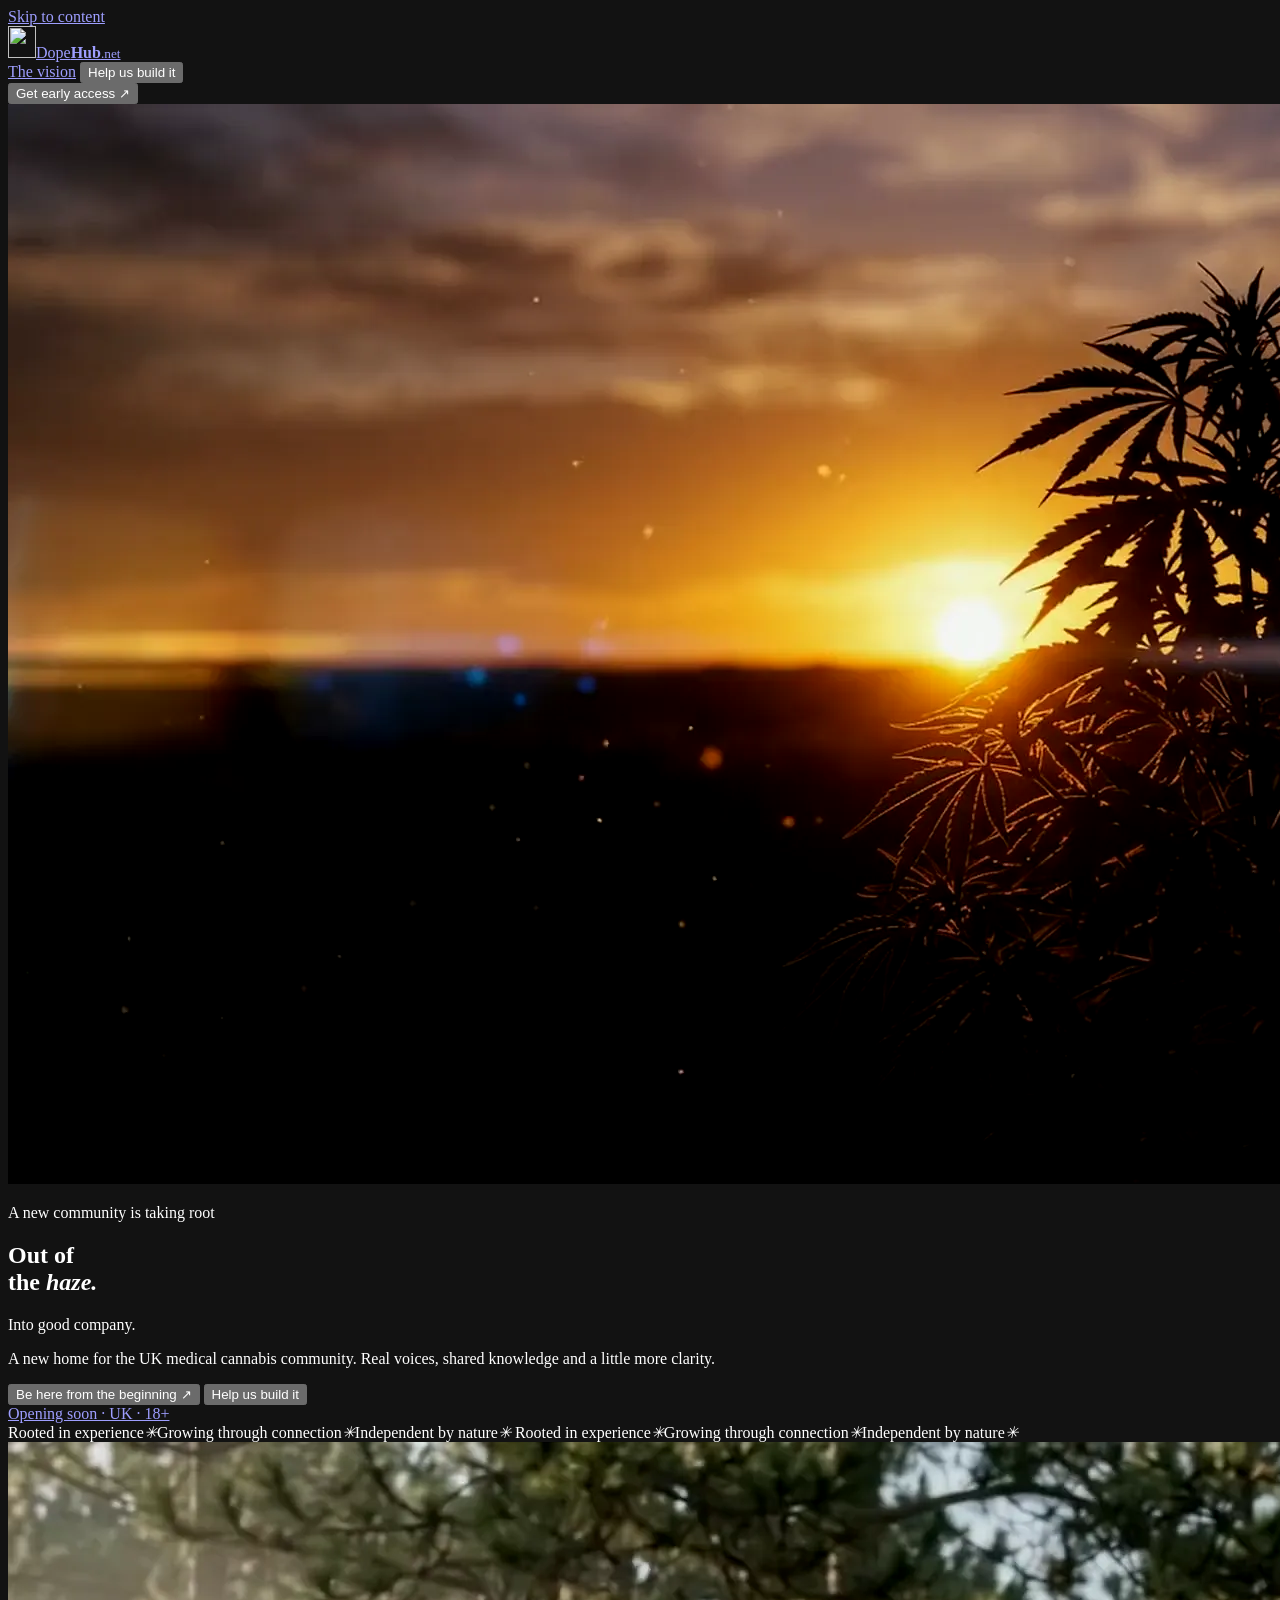
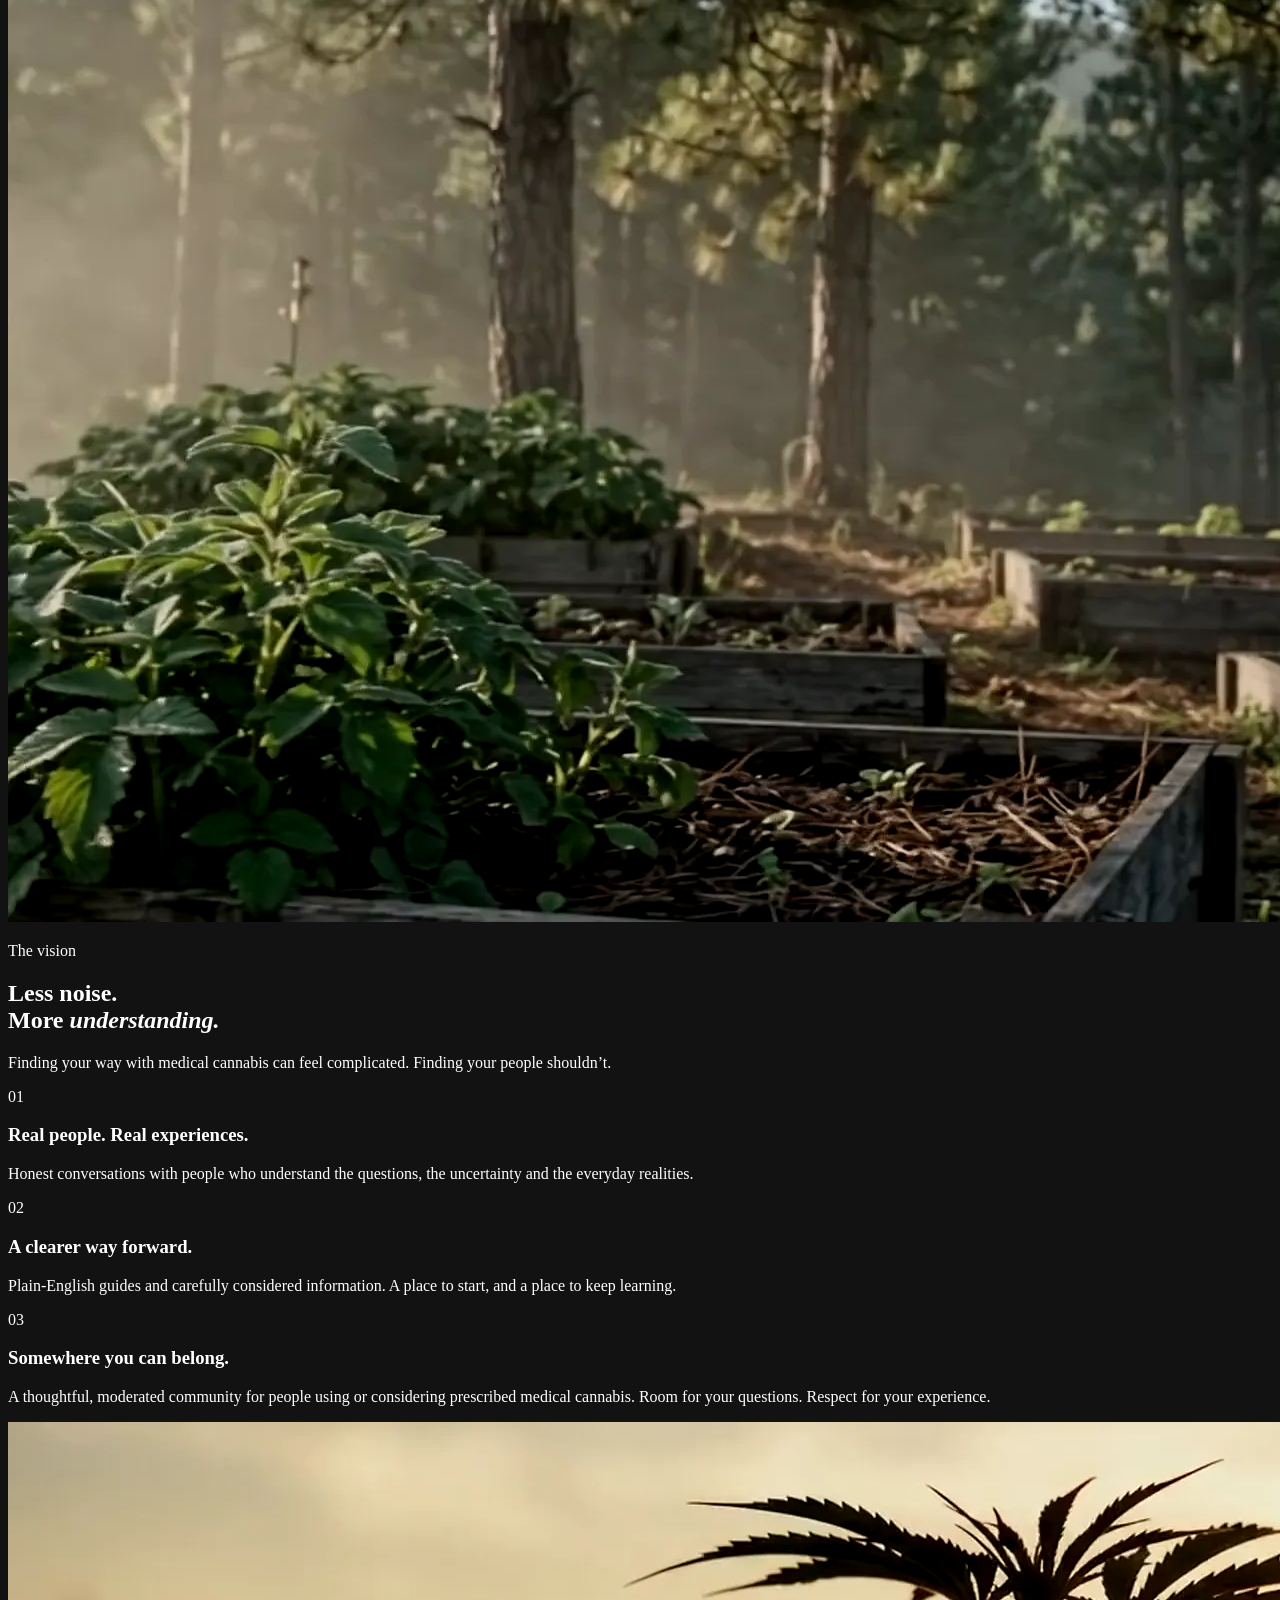
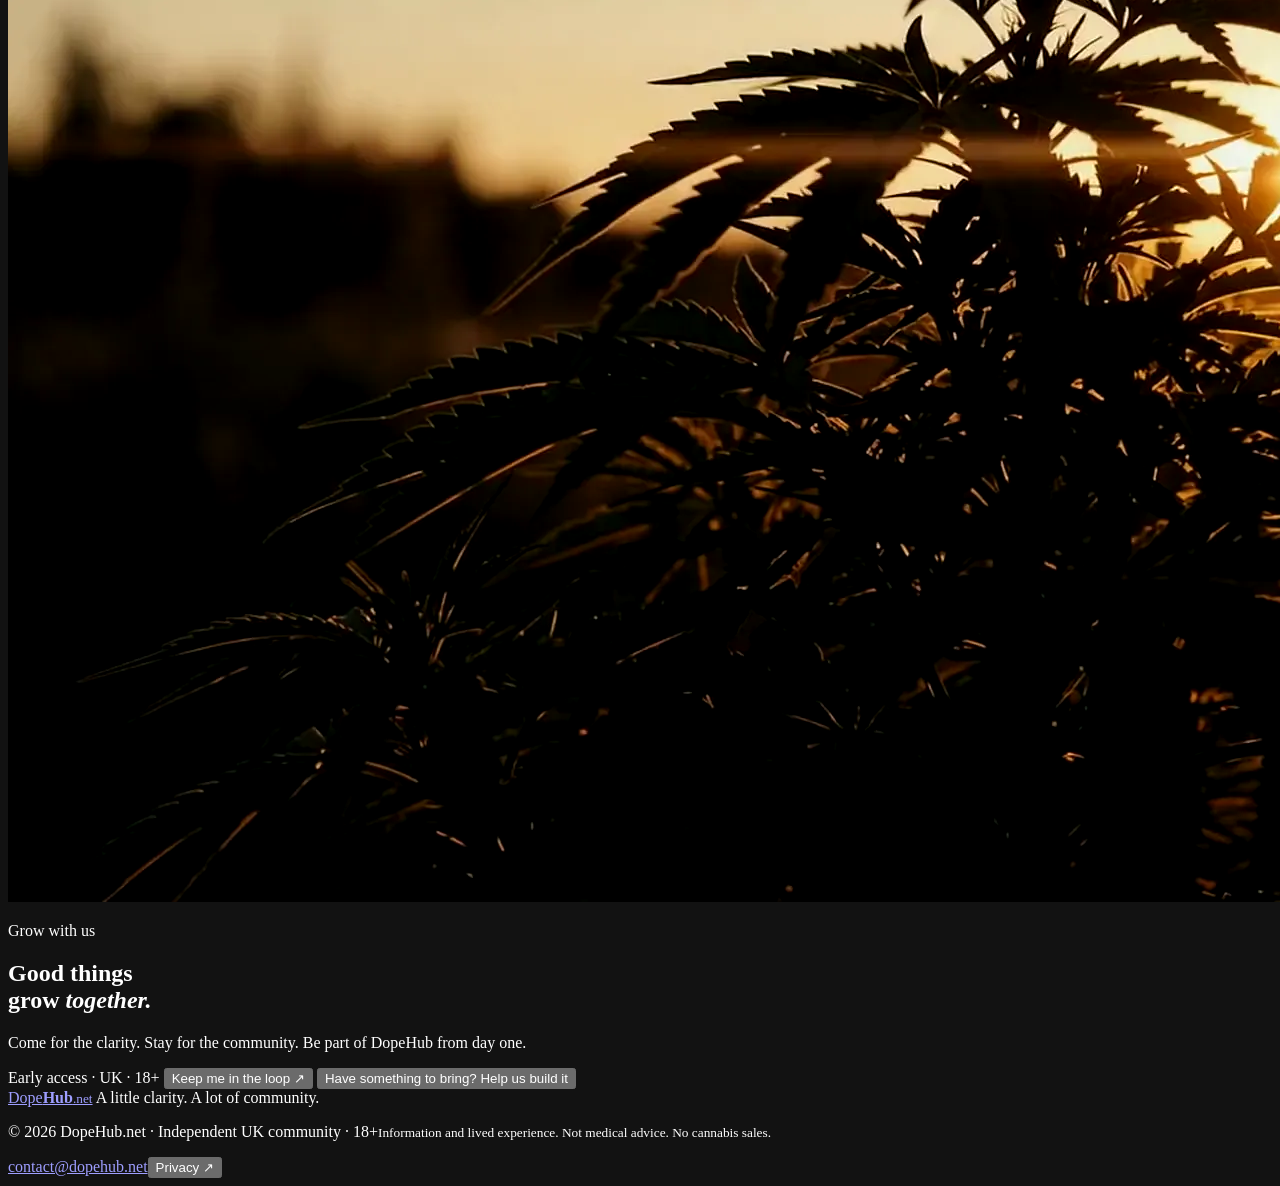
==== site/index.html @ 979439da "Add cinematic coming-soon page with background loops, reused sign-up and application backend Co-Auth" ====
<!doctype html>
<html lang="en-GB">
<head>
<meta charset="utf-8">
<meta name="viewport" content="width=device-width, initial-scale=1, viewport-fit=cover">
<title>DopeHub — Out of the haze. Into good company.</title>
<meta name="description" content="An independent UK community for people using or considering prescribed medical cannabis. Real experiences, plain-English guides and a moderated place to ask. Opening soon.">
<link rel="canonical" href="https://dopehub.net/">
<meta name="theme-color" content="#070d0a">
<meta name="color-scheme" content="dark">
<meta property="og:type" content="website">
<meta property="og:site_name" content="DopeHub">
<meta property="og:title" content="DopeHub — Out of the haze. Into good company.">
<meta property="og:description" content="An independent UK community for people using or considering prescribed medical cannabis. Opening soon.">
<meta property="og:url" content="https://dopehub.net/">
<meta property="og:image" content="https://dopehub.net/og.jpg">
<meta name="twitter:card" content="summary_large_image">
<link rel="icon" href="/favicon.svg" type="image/svg+xml">
<link rel="icon" href="/favicon.png" sizes="32x32" type="image/png">
<link rel="apple-touch-icon" href="/apple-touch-icon.png">
<link rel="preload" href="/fonts/Gambetta-Variable.woff2" as="font" type="font/woff2" crossorigin>
<link rel="preload" href="/fonts/Switzer-Variable.woff2" as="font" type="font/woff2" crossorigin>
<link rel="preload" as="image" href="/media/loops/hero-sunset-poster.webp" fetchpriority="high">
<link rel="stylesheet" href="/site.css">
<script src="/head.js"></script>
</head>
<body id="top">
<a class="skip" href="#main">Skip to content</a>
<div class="film-grain" aria-hidden="true"></div>

<header class="nav" id="nav">
  <a class="wordmark" href="#top" aria-label="DopeHub.net, home"><img src="/media/logo-mark.png" width="28" height="32" alt=""><span>Dope<b>Hub</b><small>.net</small></span></a>
  <nav class="nav-links" aria-label="Main navigation">
    <a href="#vision">The vision</a>
    <button type="button" data-contribute>Help us build it</button>
  </nav>
  <button class="btn primary small" type="button" data-signup>Get early access <span aria-hidden="true">↗</span></button>
</header>

<main id="main">
  <section class="hero" aria-labelledby="headline">
    <div class="bg bg-hero" aria-hidden="true">
      <video class="bg-video" muted loop playsinline preload="auto" tabindex="-1" disablepictureinpicture disableremoteplayback poster="/media/loops/hero-sunset-poster.webp" data-eager="1" data-webm="/media/loops/hero-sunset.webm" data-mp4="/media/loops/hero-sunset.mp4"></video>
    </div>
    <div class="scrim" aria-hidden="true"></div>
    <div class="hero-content">
      <p class="status eyebrow"><span class="dot" aria-hidden="true"></span>A new community is taking root</p>
      <h1 id="headline">Out of<br>the <em>haze.</em></h1>
      <p class="lead">Into good company.</p>
      <p class="sub">A new home for the UK medical cannabis community. Real voices, shared knowledge and a little more clarity.</p>
      <div class="hero-actions">
        <button class="btn primary" type="button" data-signup>Be here from the beginning <span aria-hidden="true">↗</span></button>
        <button class="btn ghost" type="button" data-contribute>Help us build it</button>
      </div>
    </div>
    <div class="hero-foot">
      <a class="scroll-cue" href="#vision"><i aria-hidden="true"></i><span>Opening soon · UK · 18+</span></a>
      <button class="motion-toggle" type="button" aria-pressed="false" data-motion-toggle hidden><span aria-hidden="true">Ⅱ</span><span data-label>Pause motion</span></button>
    </div>
  </section>

  <div class="strip" aria-label="Rooted in experience. Growing through connection. Independent by nature.">
    <div class="strip-track" aria-hidden="true">
      <span>Rooted in experience</span><i>✳</i><span>Growing through connection</span><i>✳</i><span>Independent by nature</span><i>✳</i>
      <span>Rooted in experience</span><i>✳</i><span>Growing through connection</span><i>✳</i><span>Independent by nature</span><i>✳</i>
    </div>
  </div>

  <section class="panel panel-community" id="vision" aria-labelledby="vision-title">
    <div class="bg bg-community" aria-hidden="true">
      <video class="bg-video" muted loop playsinline preload="none" tabindex="-1" disablepictureinpicture disableremoteplayback poster="/media/loops/community-forest-poster.webp" data-webm="/media/loops/community-forest.webm" data-mp4="/media/loops/community-forest.mp4"></video>
    </div>
    <div class="scrim" aria-hidden="true"></div>
    <div class="section-head reveal">
      <p class="eyebrow">The vision</p>
      <h2 id="vision-title">Less noise.<br>More <em>understanding.</em></h2>
      <p class="intro">Finding your way with medical cannabis can feel complicated. Finding your people shouldn’t.</p>
    </div>
    <div class="principles">
      <article class="principle reveal"><span class="n">01</span><h3>Real people. Real experiences.</h3><p>Honest conversations with people who understand the questions, the uncertainty and the everyday realities.</p></article>
      <article class="principle reveal"><span class="n">02</span><h3>A clearer way forward.</h3><p>Plain-English guides and carefully considered information. A place to start, and a place to keep learning.</p></article>
      <article class="principle reveal"><span class="n">03</span><h3>Somewhere you can belong.</h3><p>A thoughtful, moderated community for people using or considering prescribed medical cannabis. Room for your questions. Respect for your experience.</p></article>
    </div>
  </section>

  <section class="panel panel-join" id="join" aria-labelledby="join-title">
    <div class="bg bg-join" aria-hidden="true">
      <video class="bg-video" muted loop playsinline preload="none" tabindex="-1" disablepictureinpicture disableremoteplayback poster="/media/loops/join-golden-hour-poster.webp" data-webm="/media/loops/join-golden-hour.webm" data-mp4="/media/loops/join-golden-hour.mp4"></video>
    </div>
    <div class="scrim" aria-hidden="true"></div>
    <div class="join-copy reveal">
      <p class="eyebrow">Grow with us</p>
      <h2 id="join-title">Good things<br>grow <em>together.</em></h2>
      <p>Come for the clarity. Stay for the community. Be part of DopeHub from day one.</p>
      <div class="invite">
        <span class="badge"><i aria-hidden="true"></i>Early access · UK · 18+</span>
        <button class="btn primary" type="button" data-signup>Keep me in the loop <span aria-hidden="true">↗</span></button>
        <button class="text-link alt" type="button" data-contribute>Have something to bring? Help us build it</button>
      </div>
    </div>
  </section>
</main>

<footer class="footer">
  <div class="footer-main">
    <a class="wordmark" href="#top" aria-label="DopeHub.net, back to top"><span>Dope<b>Hub</b><small>.net</small></span></a>
    <span class="footer-message">A little clarity. A lot of community.</span>
  </div>
  <div class="footer-bottom">
    <p>© <span id="year">2026</span> DopeHub.net · Independent UK community · 18+<small>Information and lived experience. Not medical advice. No cannabis sales.</small></p>
    <div><a href="mailto:contact@dopehub.net">contact@dopehub.net</a><button class="link" type="button" data-privacy>Privacy ↗</button></div>
  </div>
</footer>

<dialog id="signup-dialog" class="dlg signup-dialog" aria-labelledby="signup-title"><div class="dlg-head"><div><p class="eyebrow">GROWING TOGETHER</p><h2 id="signup-title">Be here from the beginning.</h2></div><button class="dlg-close" type="button" aria-label="Close" data-close>×</button></div><div class="dlg-body">
   <div class="signup" id="signup">
    <form id="early-access" class="form" novalidate aria-describedby="signup-note">
     <fieldset class="preferences"><legend>Choose how you’d like to join us.</legend>
      <label class="preference"><input type="checkbox" name="newsletter" value="1"><span><b>Get the newsletter</b><small>Occasional updates & launch news</small></span></label>
      <label class="preference"><input type="checkbox" name="beta" value="1"><span><b>Request a beta invitation</b><small>Help test & shape the platform</small></span></label>
     </fieldset>
     <div class="row"><div class="field grow"><label for="sub-email">Your email address</label><input id="sub-email" name="email" type="email" inputmode="email" autocomplete="email" spellcheck="false" required placeholder="you@example.com" maxlength="254"></div><button class="btn primary" type="submit">Join us <span aria-hidden="true">↗</span></button></div>
     <label class="check"><input type="checkbox" name="consent" value="1"><span>I’m 18 or over and agree to emails for my selected preferences. <a href="#privacy" data-privacy>Privacy notice</a></span></label>
     <input class="hp" type="text" name="website" tabindex="-1" autocomplete="off" aria-hidden="true">
     <p class="msg" role="alert"></p>
     <p id="signup-note" class="form-note">Choose either or both. Confirm by email. Unsubscribe any time.<br>Beta invitations follow separately when access is ready.</p>
    </form>
    <div class="done" id="sub-done" tabindex="-1" role="status"><span class="success-mark" aria-hidden="true">✓</span><h2>Check your inbox.</h2><p>We’ll email a confirmation link for new or changed preferences. If you’ve already confirmed these choices, you’re all set.</p><p id="signup-confirm-detail">Confirm your selected preferences using the link in your email.</p></div>
   </div>

</div></dialog>
<dialog id="contribute" class="dlg contribute-dialog" aria-labelledby="contribute-title"><button class="dlg-close floating-close" type="button" aria-label="Close" data-close>×</button> <section class="join-section"  aria-labelledby="contribute-title">
  <div class="join-heading"><p class="eyebrow">GOOD PEOPLE. SHARED PURPOSE.</p><h2 id="contribute-title">There’s room for<br><em>what you bring.</em></h2><p>Help shape a more thoughtful cannabis community. We’re looking for volunteers with care, curiosity and a little time to give.</p><button class="join-action" type="button" data-role="">Find your place <span aria-hidden="true">↗</span></button><span class="volunteer-note">Volunteer roles · Flexible around your life</span></div>
  <div class="contributions" aria-label="Ways to contribute">
   <p class="contributions-label">A FEW WAYS TO MAKE A DIFFERENCE</p>
   <button type="button" data-role="moderator"><span class="role-index">01</span><span>Community & moderation<small>Make people feel welcome.</small></span><span aria-hidden="true">↗</span></button>
   <button type="button" data-role="" data-area="Writing & clinical review"><span class="role-index">02</span><span>Writing & clinical review<small>Bring clarity to the conversation.</small></span><span aria-hidden="true">↗</span></button>
   <button type="button" data-role="" data-area="Design & development"><span class="role-index">03</span><span>Design & development<small>Make useful things feel effortless.</small></span><span aria-hidden="true">↗</span></button>
   <p class="contributions-note">Something else to offer? <button type="button" data-role="other">We’d love to hear it.</button></p>
  </div>
 </section></dialog>
<dialog id="apply" class="dlg" aria-labelledby="apply-title">
  <div class="dlg-head"><h2 id="apply-title">Apply to join</h2><button class="dlg-close" type="button" aria-label="Close" data-close>×</button></div>
  <div class="dlg-body">
    <form id="apply-form" class="form" novalidate>
      <p class="intro">No CV needed. Tell us what you'd like to help with and how much time you have. These are volunteer roles. A member of the team will reply by email about your application.</p>
      <div class="grid2">
        <div class="field"><label for="ap-name">Name</label><input id="ap-name" name="name" type="text" autocomplete="name" required></div>
        <div class="field"><label for="ap-email">Email</label><input id="ap-email" name="email" type="email" inputmode="email" autocomplete="email" required></div>
        <div class="field">
          <label for="ap-role">Role</label>
          <select id="ap-role" name="role" required aria-describedby="role-hint">
            <option value="">Choose a role</option>
            <option value="developer" data-hint="Front-end, back-end, DevOps">Development</option>
            <option value="moderator" data-hint="Keeping it safe, kind and on topic">Community moderation</option>
            <option value="writer" data-hint="Guides, news, careful fact-checking">Writing &amp; editorial</option>
            <option value="clinical" data-hint="Pharmacists, nurses, doctors, researchers">Clinical review</option>
            <option value="creative" data-hint="Brand, campaigns, short-form video">Design, social &amp; video</option>
            <option value="legal" data-hint="Medicines advertising, Online Safety Act, UK GDPR">Legal &amp; compliance</option>
            <option value="other" data-hint="Something we haven't thought of">Tell us what you're good at</option>
          </select>
          <p class="hint" id="role-hint"></p>
        </div>
        <div class="field">
          <label for="ap-time">Time you could give</label>
          <select id="ap-time" name="availability" required>
            <option value="">Choose one</option>
            <option value="1-3">1 to 3 hours a week</option>
            <option value="3-8">3 to 8 hours a week</option>
            <option value="8+">More than 8 hours a week</option>
            <option value="unsure">Not sure yet</option>
          </select>
        </div>
      </div>
      <div class="field"><label for="ap-link">Portfolio, GitHub or LinkedIn (optional)</label><input id="ap-link" name="link" type="url" inputmode="url" autocomplete="url" placeholder="https://"></div>
      <div class="field">
        <label for="ap-msg">Relevant experience and how you’d like to help</label>
        <textarea id="ap-msg" name="message" rows="5" maxlength="1500" required></textarea>
        <p class="hint counter" data-count-for="ap-msg" aria-live="polite"></p>
      </div>
      <label class="check">
        <input type="checkbox" name="consent" value="1">
        <span>I'm 18 or over and agree to DopeHub keeping these details to review my application. <a href="#privacy" data-privacy>Privacy notice</a></span>
      </label>
      <input class="hp" type="text" name="website" tabindex="-1" autocomplete="off" aria-hidden="true">
      <p class="msg" role="alert" aria-live="assertive"></p>
      <div class="actions"><button class="btn primary" type="submit">Send application</button><button class="btn ghost" type="button" data-close>Cancel</button></div>
    </form>
    <div class="done" id="apply-done" tabindex="-1" role="status" aria-live="polite">
      <p class="done-title">Thanks, <span data-first-name>there</span>. We'll be in touch by email.</p>
      <div class="actions"><button class="btn primary" type="button" data-close>Close</button></div>
    </div>
  </div>
</dialog>

<!-- ============ DIALOG: Privacy (text copied word for word from the current page) ============ -->
<dialog id="privacy" class="dlg" aria-labelledby="privacy-title">
  <div class="dlg-head"><h2 id="privacy-title">Privacy notice</h2><button class="dlg-close" type="button" aria-label="Close" data-close>×</button></div>
  <div class="dlg-body prose">
    <p>This notice covers sign-ups for updates and early access, and team applications, on this page. Last updated 1 October 2026.</p>
    <h3>Who we are</h3><p>DopeHub.net, based in the United Kingdom. Contact us at <a href="mailto:contact@dopehub.net">contact@dopehub.net</a>.</p>
    <h3>What we collect</h3>
    <ul><li><b>Updates and early access:</b> your email address, separate newsletter and beta preferences, and the dates you requested and confirmed them. Existing optional survey answers are retained.</li><li><b>Team applications:</b> your name, email, chosen role, availability, optional link and your message.</li></ul>
    <p><b>Visitor statistics:</b> we count page visits without cookies. We record the page, the website you came from, and your screen size group (mobile, tablet or desktop). To count unique visitors, we use a scrambled code made from your IP address and browser that changes every day and is never stored. We never store your IP address. If your browser sends a "Do Not Track" or "Global Privacy Control" signal, we don't count you at all.</p>
    <p>We don't use tracking cookies or advertising pixels.</p>
    <h3>Why and on what basis</h3><p>We use your details for the preferences you confirm: occasional newsletters and launch news, beta access messages, or reviewing and replying to your team application. Requesting beta access does not subscribe you to the newsletter. Our lawful basis is your consent, which you can withdraw at any time.</p>
    <h3>Where it's kept and who sees it</h3><p>On our own server in the UK. Automated emails are sent through Oracle Email Delivery; human correspondence uses our email host. We don't sell your data or share it with marketing companies.</p>
    <h3>How long we keep it</h3><p>Your email until you withdraw the relevant preferences or ask us to delete it. Newsletters have an unsubscribe link; beta messages have a separate cancellation link. Older unsubscribe links still remove the original combined signup. Applications for up to 12 months, unless you join the team.</p>
    <h3>Your rights</h3><p>You can ask to see, correct or delete your data, or withdraw consent, by emailing <a href="mailto:contact@dopehub.net">contact@dopehub.net</a>. If you're unhappy with how we handle your data, you can complain to the Information Commissioner's Office at <a href="https://ico.org.uk" rel="noopener" target="_blank">ico.org.uk</a>.</p>
  </div>
</dialog>

<!-- ============ DIALOG: Unsubscribe (from email links) ============ -->
<dialog id="unsub" class="dlg" aria-labelledby="unsub-title">
  <div class="dlg-head"><h2 id="unsub-title">Stop these emails?</h2><button class="dlg-close" type="button" aria-label="Close" data-close>×</button></div>
  <div class="dlg-body">
    <p>This link stops the messages it relates to. A newsletter unsubscribe keeps your beta request; a beta cancellation keeps your newsletter preference. Older combined-signup links remove both. You can also contact us to delete your details.</p>
    <p class="msg" role="status" aria-live="polite"></p>
    <div class="actions"><button class="btn primary" type="button" data-unsub-yes>Unsubscribe</button><button class="btn ghost" type="button" data-close>Keep my preferences</button></div>
  </div>
</dialog>

<div class="banner" id="banner" role="status" aria-live="polite" hidden><b></b><span></span><button type="button" aria-label="Dismiss">×</button></div>
<div class="toast" role="status" aria-live="polite"></div>


<script src="/site.js" defer></script><script src="/app.js" defer></script>
</body>
</html>
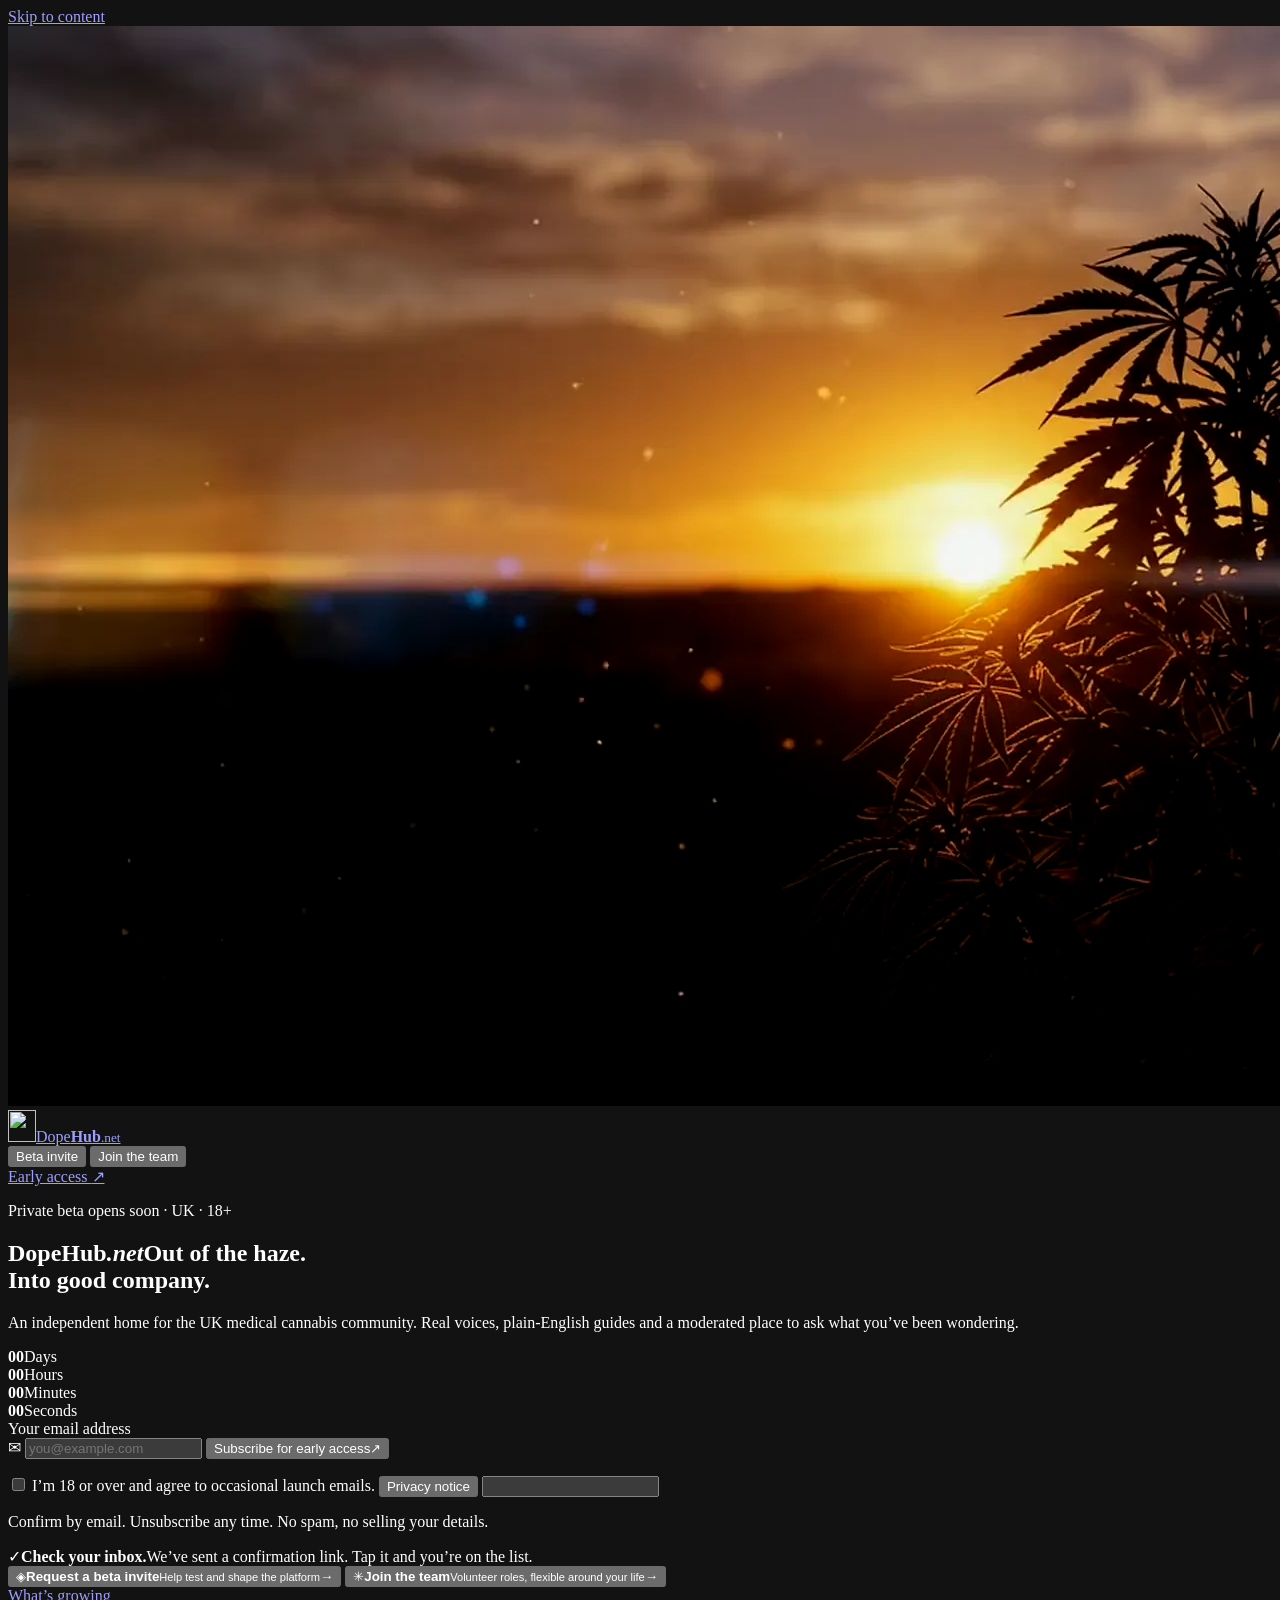
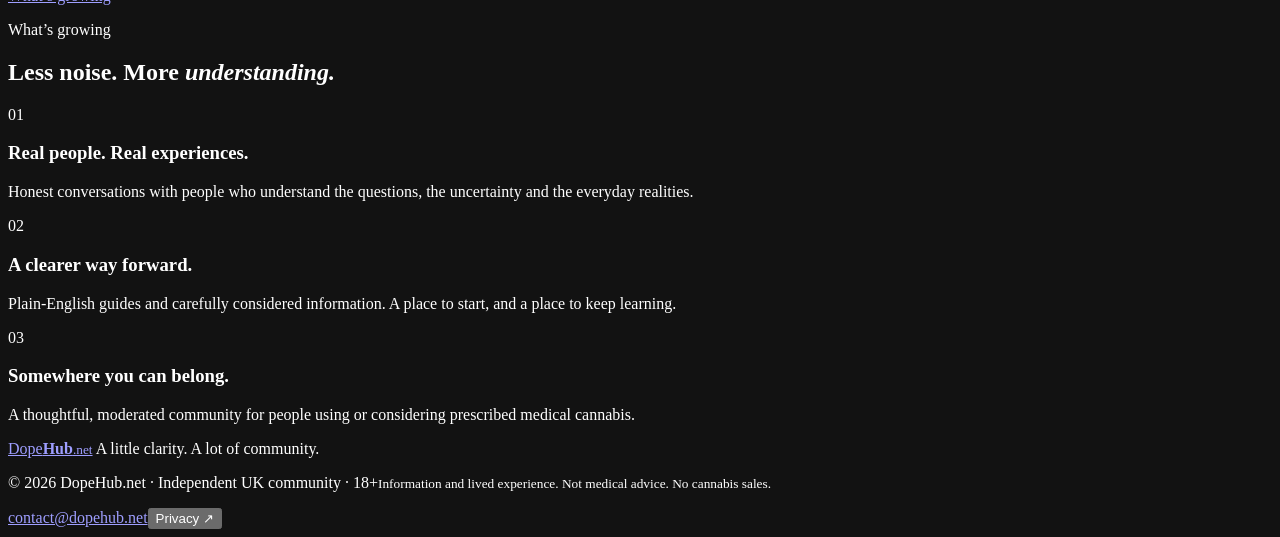
==== commit c8ae6c1d: "Rebuild landing page: full-screen sunset loop, countdown, hero subscribe bar, beta and team dialogs " ====
--- a/site/index.html
+++ b/site/index.html
@@ -3,15 +3,15 @@
 <head>
 <meta charset="utf-8">
 <meta name="viewport" content="width=device-width, initial-scale=1, viewport-fit=cover">
-<title>DopeHub — Out of the haze. Into good company.</title>
-<meta name="description" content="An independent UK community for people using or considering prescribed medical cannabis. Real experiences, plain-English guides and a moderated place to ask. Opening soon.">
+<title>DopeHub.net — Coming soon. Out of the haze, into good company.</title>
+<meta name="description" content="DopeHub.net is an independent UK community for people using or considering prescribed medical cannabis. Subscribe for early access, request a beta invite or join the team.">
 <link rel="canonical" href="https://dopehub.net/">
-<meta name="theme-color" content="#070d0a">
+<meta name="theme-color" content="#0a0906">
 <meta name="color-scheme" content="dark">
 <meta property="og:type" content="website">
 <meta property="og:site_name" content="DopeHub">
-<meta property="og:title" content="DopeHub — Out of the haze. Into good company.">
-<meta property="og:description" content="An independent UK community for people using or considering prescribed medical cannabis. Opening soon.">
+<meta property="og:title" content="DopeHub.net — Coming soon">
+<meta property="og:description" content="An independent UK community for people using or considering prescribed medical cannabis. Early access opens soon.">
 <meta property="og:url" content="https://dopehub.net/">
 <meta property="og:image" content="https://dopehub.net/og.jpg">
 <meta name="twitter:card" content="summary_large_image">
@@ -28,75 +28,78 @@
 <a class="skip" href="#main">Skip to content</a>
 <div class="film-grain" aria-hidden="true"></div>
 
+<!-- Layer 1: background loop. Phones, reduced-motion and data-saver visitors see the poster only. -->
+<div class="bg" aria-hidden="true">
+  <video class="bg-video" muted loop playsinline preload="auto" tabindex="-1" disablepictureinpicture disableremoteplayback poster="/media/loops/hero-sunset-poster.webp" data-eager="1" data-webm="/media/loops/hero-sunset.webm" data-mp4="/media/loops/hero-sunset.mp4"></video>
+  <!-- Layer 2: amber warmth, vignette and a slow lens flare sitting on the sun -->
+  <div class="scrim"></div>
+  <div class="vignette"></div>
+  <div class="flare"></div>
+</div>
+
 <header class="nav" id="nav">
   <a class="wordmark" href="#top" aria-label="DopeHub.net, home"><img src="/media/logo-mark.png" width="28" height="32" alt=""><span>Dope<b>Hub</b><small>.net</small></span></a>
   <nav class="nav-links" aria-label="Main navigation">
-    <a href="#vision">The vision</a>
-    <button type="button" data-contribute>Help us build it</button>
+    <button type="button" class="nav-link" data-beta>Beta invite</button>
+    <button type="button" class="nav-link" data-contribute>Join the team</button>
   </nav>
-  <button class="btn primary small" type="button" data-signup>Get early access <span aria-hidden="true">↗</span></button>
+  <a class="btn primary small" href="#subscribe">Early access <span aria-hidden="true">↗</span></a>
 </header>
 
 <main id="main">
   <section class="hero" aria-labelledby="headline">
-    <div class="bg bg-hero" aria-hidden="true">
-      <video class="bg-video" muted loop playsinline preload="auto" tabindex="-1" disablepictureinpicture disableremoteplayback poster="/media/loops/hero-sunset-poster.webp" data-eager="1" data-webm="/media/loops/hero-sunset.webm" data-mp4="/media/loops/hero-sunset.mp4"></video>
-    </div>
-    <div class="scrim" aria-hidden="true"></div>
     <div class="hero-content">
-      <p class="status eyebrow"><span class="dot" aria-hidden="true"></span>A new community is taking root</p>
-      <h1 id="headline">Out of<br>the <em>haze.</em></h1>
-      <p class="lead">Into good company.</p>
-      <p class="sub">A new home for the UK medical cannabis community. Real voices, shared knowledge and a little more clarity.</p>
-      <div class="hero-actions">
-        <button class="btn primary" type="button" data-signup>Be here from the beginning <span aria-hidden="true">↗</span></button>
-        <button class="btn ghost" type="button" data-contribute>Help us build it</button>
-      </div>
-    </div>
+      <p class="status"><span class="dot" aria-hidden="true"></span>Private beta opens soon · UK · 18+</p>
+      <h1 id="headline"><span class="brand">DopeHub<em>.net</em></span><span class="tagline">Out of the haze.<br>Into good company.</span></h1>
+      <p class="sub">An independent home for the UK medical cannabis community. Real voices, plain-English guides and a moderated place to ask what you’ve been wondering.</p>
+
+      <!-- Live countdown. Change data-launch to the real launch moment (ISO 8601, UTC). -->
+      <div class="countdown" data-launch="2026-12-01T09:00:00Z" role="timer" aria-label="Time until launch">
+        <div class="tile"><b data-days>00</b><span>Days</span></div>
+        <div class="tile"><b data-hours>00</b><span>Hours</span></div>
+        <div class="tile"><b data-mins>00</b><span>Minutes</span></div>
+        <div class="tile"><b data-secs>00</b><span>Seconds</span></div>
+      </div>
+
+      <!-- Primary action: newsletter subscription straight from the hero -->
+      <form id="subscribe" class="subscribe glass" novalidate aria-describedby="subscribe-note">
+        <label class="sr-only" for="hero-email">Your email address</label>
+        <div class="bar" data-state="idle">
+          <span class="bar-icon" aria-hidden="true">✉</span>
+          <input id="hero-email" name="email" type="email" inputmode="email" autocomplete="email" spellcheck="false" placeholder="you@example.com" maxlength="254" required>
+          <button class="btn primary" type="submit"><span>Subscribe for early access</span><span class="button-arrow" aria-hidden="true">↗</span></button>
+        </div>
+        <p class="validation" aria-live="polite"></p>
+        <label class="check">
+          <input type="checkbox" name="consent" value="1">
+          <span>I’m 18 or over and agree to occasional launch emails. <button type="button" class="link" data-privacy>Privacy notice</button></span>
+        </label>
+        <input class="hp" type="text" name="website" tabindex="-1" autocomplete="off" aria-hidden="true">
+        <p id="subscribe-note" class="note">Confirm by email. Unsubscribe any time. No spam, no selling your details.</p>
+        <div class="done" id="hero-done" tabindex="-1" role="status"><span class="success-mark" aria-hidden="true">✓</span><b>Check your inbox.</b><span>We’ve sent a confirmation link. Tap it and you’re on the list.</span></div>
+      </form>
+
+      <div class="secondary">
+        <button type="button" class="chip" data-beta><span class="chip-icon" aria-hidden="true">◈</span><span><b>Request a beta invite</b><small>Help test and shape the platform</small></span><span class="chip-arrow" aria-hidden="true">→</span></button>
+        <button type="button" class="chip" data-contribute><span class="chip-icon" aria-hidden="true">✳</span><span><b>Join the team</b><small>Volunteer roles, flexible around your life</small></span><span class="chip-arrow" aria-hidden="true">→</span></button>
+      </div>
+    </div>
+
     <div class="hero-foot">
-      <a class="scroll-cue" href="#vision"><i aria-hidden="true"></i><span>Opening soon · UK · 18+</span></a>
+      <a class="scroll-cue" href="#about"><i aria-hidden="true"></i><span>What’s growing</span></a>
       <button class="motion-toggle" type="button" aria-pressed="false" data-motion-toggle hidden><span aria-hidden="true">Ⅱ</span><span data-label>Pause motion</span></button>
     </div>
   </section>
 
-  <div class="strip" aria-label="Rooted in experience. Growing through connection. Independent by nature.">
-    <div class="strip-track" aria-hidden="true">
-      <span>Rooted in experience</span><i>✳</i><span>Growing through connection</span><i>✳</i><span>Independent by nature</span><i>✳</i>
-      <span>Rooted in experience</span><i>✳</i><span>Growing through connection</span><i>✳</i><span>Independent by nature</span><i>✳</i>
-    </div>
-  </div>
-
-  <section class="panel panel-community" id="vision" aria-labelledby="vision-title">
-    <div class="bg bg-community" aria-hidden="true">
-      <video class="bg-video" muted loop playsinline preload="none" tabindex="-1" disablepictureinpicture disableremoteplayback poster="/media/loops/community-forest-poster.webp" data-webm="/media/loops/community-forest.webm" data-mp4="/media/loops/community-forest.mp4"></video>
-    </div>
-    <div class="scrim" aria-hidden="true"></div>
-    <div class="section-head reveal">
-      <p class="eyebrow">The vision</p>
-      <h2 id="vision-title">Less noise.<br>More <em>understanding.</em></h2>
-      <p class="intro">Finding your way with medical cannabis can feel complicated. Finding your people shouldn’t.</p>
-    </div>
-    <div class="principles">
-      <article class="principle reveal"><span class="n">01</span><h3>Real people. Real experiences.</h3><p>Honest conversations with people who understand the questions, the uncertainty and the everyday realities.</p></article>
-      <article class="principle reveal"><span class="n">02</span><h3>A clearer way forward.</h3><p>Plain-English guides and carefully considered information. A place to start, and a place to keep learning.</p></article>
-      <article class="principle reveal"><span class="n">03</span><h3>Somewhere you can belong.</h3><p>A thoughtful, moderated community for people using or considering prescribed medical cannabis. Room for your questions. Respect for your experience.</p></article>
-    </div>
-  </section>
-
-  <section class="panel panel-join" id="join" aria-labelledby="join-title">
-    <div class="bg bg-join" aria-hidden="true">
-      <video class="bg-video" muted loop playsinline preload="none" tabindex="-1" disablepictureinpicture disableremoteplayback poster="/media/loops/join-golden-hour-poster.webp" data-webm="/media/loops/join-golden-hour.webm" data-mp4="/media/loops/join-golden-hour.mp4"></video>
-    </div>
-    <div class="scrim" aria-hidden="true"></div>
-    <div class="join-copy reveal">
-      <p class="eyebrow">Grow with us</p>
-      <h2 id="join-title">Good things<br>grow <em>together.</em></h2>
-      <p>Come for the clarity. Stay for the community. Be part of DopeHub from day one.</p>
-      <div class="invite">
-        <span class="badge"><i aria-hidden="true"></i>Early access · UK · 18+</span>
-        <button class="btn primary" type="button" data-signup>Keep me in the loop <span aria-hidden="true">↗</span></button>
-        <button class="text-link alt" type="button" data-contribute>Have something to bring? Help us build it</button>
-      </div>
+  <section class="about" id="about" aria-labelledby="about-title">
+    <div class="about-head reveal">
+      <p class="eyebrow">What’s growing</p>
+      <h2 id="about-title">Less noise. More <em>understanding.</em></h2>
+    </div>
+    <div class="features">
+      <article class="glass card reveal"><span class="card-mark" aria-hidden="true">01</span><h3>Real people. Real experiences.</h3><p>Honest conversations with people who understand the questions, the uncertainty and the everyday realities.</p></article>
+      <article class="glass card reveal"><span class="card-mark" aria-hidden="true">02</span><h3>A clearer way forward.</h3><p>Plain-English guides and carefully considered information. A place to start, and a place to keep learning.</p></article>
+      <article class="glass card reveal"><span class="card-mark" aria-hidden="true">03</span><h3>Somewhere you can belong.</h3><p>A thoughtful, moderated community for people using or considering prescribed medical cannabis.</p></article>
     </div>
   </section>
 </main>
@@ -112,33 +115,38 @@
   </div>
 </footer>
 
-<dialog id="signup-dialog" class="dlg signup-dialog" aria-labelledby="signup-title"><div class="dlg-head"><div><p class="eyebrow">GROWING TOGETHER</p><h2 id="signup-title">Be here from the beginning.</h2></div><button class="dlg-close" type="button" aria-label="Close" data-close>×</button></div><div class="dlg-body">
+<!-- ============ DIALOG: Beta invite (the full preferences form; beta is pre-selected) ============ -->
+<dialog id="signup-dialog" class="dlg signup-dialog" aria-labelledby="signup-title"><div class="dlg-head"><div><p class="eyebrow">Private beta</p><h2 id="signup-title">Request a beta invite.</h2></div><button class="dlg-close" type="button" aria-label="Close" data-close>×</button></div><div class="dlg-body">
    <div class="signup" id="signup">
     <form id="early-access" class="form" novalidate aria-describedby="signup-note">
-     <fieldset class="preferences"><legend>Choose how you’d like to join us.</legend>
-      <label class="preference"><input type="checkbox" name="newsletter" value="1"><span><b>Get the newsletter</b><small>Occasional updates & launch news</small></span></label>
-      <label class="preference"><input type="checkbox" name="beta" value="1"><span><b>Request a beta invitation</b><small>Help test & shape the platform</small></span></label>
+     <p class="intro">Beta places are limited and invitations go out in waves. Choose what you’d like to hear about.</p>
+     <fieldset class="preferences"><legend class="sr-only">Choose how you’d like to join us.</legend>
+      <label class="preference"><input type="checkbox" name="beta" value="1"><span><b>Request a beta invitation</b><small>Help test &amp; shape the platform</small></span></label>
+      <label class="preference"><input type="checkbox" name="newsletter" value="1"><span><b>Get the newsletter</b><small>Occasional updates &amp; launch news</small></span></label>
      </fieldset>
-     <div class="row"><div class="field grow"><label for="sub-email">Your email address</label><input id="sub-email" name="email" type="email" inputmode="email" autocomplete="email" spellcheck="false" required placeholder="you@example.com" maxlength="254"></div><button class="btn primary" type="submit">Join us <span aria-hidden="true">↗</span></button></div>
-     <label class="check"><input type="checkbox" name="consent" value="1"><span>I’m 18 or over and agree to emails for my selected preferences. <a href="#privacy" data-privacy>Privacy notice</a></span></label>
+     <div class="row"><div class="field grow"><label for="sub-email">Your email address</label><input id="sub-email" name="email" type="email" inputmode="email" autocomplete="email" spellcheck="false" required placeholder="you@example.com" maxlength="254"></div><button class="btn primary" type="submit">Send request <span aria-hidden="true">↗</span></button></div>
+     <label class="check"><input type="checkbox" name="consent" value="1"><span>I’m 18 or over and agree to emails for my selected preferences. <button type="button" class="link" data-privacy>Privacy notice</button></span></label>
      <input class="hp" type="text" name="website" tabindex="-1" autocomplete="off" aria-hidden="true">
      <p class="msg" role="alert"></p>
-     <p id="signup-note" class="form-note">Choose either or both. Confirm by email. Unsubscribe any time.<br>Beta invitations follow separately when access is ready.</p>
+     <p id="signup-note" class="note">Confirm by email. Unsubscribe any time. Beta invitations follow separately when access is ready.</p>
     </form>
     <div class="done" id="sub-done" tabindex="-1" role="status"><span class="success-mark" aria-hidden="true">✓</span><h2>Check your inbox.</h2><p>We’ll email a confirmation link for new or changed preferences. If you’ve already confirmed these choices, you’re all set.</p><p id="signup-confirm-detail">Confirm your selected preferences using the link in your email.</p></div>
    </div>
-
 </div></dialog>
-<dialog id="contribute" class="dlg contribute-dialog" aria-labelledby="contribute-title"><button class="dlg-close floating-close" type="button" aria-label="Close" data-close>×</button> <section class="join-section"  aria-labelledby="contribute-title">
-  <div class="join-heading"><p class="eyebrow">GOOD PEOPLE. SHARED PURPOSE.</p><h2 id="contribute-title">There’s room for<br><em>what you bring.</em></h2><p>Help shape a more thoughtful cannabis community. We’re looking for volunteers with care, curiosity and a little time to give.</p><button class="join-action" type="button" data-role="">Find your place <span aria-hidden="true">↗</span></button><span class="volunteer-note">Volunteer roles · Flexible around your life</span></div>
+
+<!-- ============ DIALOG: Join the team (ways to contribute) ============ -->
+<dialog id="contribute" class="dlg contribute-dialog" aria-labelledby="contribute-title"><button class="dlg-close floating-close" type="button" aria-label="Close" data-close>×</button> <section class="join-section" aria-labelledby="contribute-title">
+  <div class="join-heading"><p class="eyebrow">Good people. Shared purpose.</p><h2 id="contribute-title">There’s room for<br><em>what you bring.</em></h2><p>Help shape a more thoughtful cannabis community. We’re looking for volunteers with care, curiosity and a little time to give.</p><button class="btn primary" type="button" data-role="">Find your place <span aria-hidden="true">↗</span></button><span class="volunteer-note">Volunteer roles · Flexible around your life</span></div>
   <div class="contributions" aria-label="Ways to contribute">
-   <p class="contributions-label">A FEW WAYS TO MAKE A DIFFERENCE</p>
-   <button type="button" data-role="moderator"><span class="role-index">01</span><span>Community & moderation<small>Make people feel welcome.</small></span><span aria-hidden="true">↗</span></button>
-   <button type="button" data-role="" data-area="Writing & clinical review"><span class="role-index">02</span><span>Writing & clinical review<small>Bring clarity to the conversation.</small></span><span aria-hidden="true">↗</span></button>
-   <button type="button" data-role="" data-area="Design & development"><span class="role-index">03</span><span>Design & development<small>Make useful things feel effortless.</small></span><span aria-hidden="true">↗</span></button>
+   <p class="contributions-label">A few ways to make a difference</p>
+   <button type="button" data-role="moderator"><span class="role-index">01</span><span>Community &amp; moderation<small>Make people feel welcome.</small></span><span aria-hidden="true">↗</span></button>
+   <button type="button" data-role="" data-area="Writing &amp; clinical review"><span class="role-index">02</span><span>Writing &amp; clinical review<small>Bring clarity to the conversation.</small></span><span aria-hidden="true">↗</span></button>
+   <button type="button" data-role="" data-area="Design &amp; development"><span class="role-index">03</span><span>Design &amp; development<small>Make useful things feel effortless.</small></span><span aria-hidden="true">↗</span></button>
    <p class="contributions-note">Something else to offer? <button type="button" data-role="other">We’d love to hear it.</button></p>
   </div>
  </section></dialog>
+
+<!-- ============ DIALOG: Application form ============ -->
 <dialog id="apply" class="dlg" aria-labelledby="apply-title">
   <div class="dlg-head"><h2 id="apply-title">Apply to join</h2><button class="dlg-close" type="button" aria-label="Close" data-close>×</button></div>
   <div class="dlg-body">
@@ -180,20 +188,21 @@
       </div>
       <label class="check">
         <input type="checkbox" name="consent" value="1">
-        <span>I'm 18 or over and agree to DopeHub keeping these details to review my application. <a href="#privacy" data-privacy>Privacy notice</a></span>
+        <span>I'm 18 or over and agree to DopeHub keeping these details to review my application. <button type="button" class="link" data-privacy>Privacy notice</button></span>
       </label>
       <input class="hp" type="text" name="website" tabindex="-1" autocomplete="off" aria-hidden="true">
       <p class="msg" role="alert" aria-live="assertive"></p>
       <div class="actions"><button class="btn primary" type="submit">Send application</button><button class="btn ghost" type="button" data-close>Cancel</button></div>
     </form>
     <div class="done" id="apply-done" tabindex="-1" role="status" aria-live="polite">
+      <span class="success-mark" aria-hidden="true">✓</span>
       <p class="done-title">Thanks, <span data-first-name>there</span>. We'll be in touch by email.</p>
       <div class="actions"><button class="btn primary" type="button" data-close>Close</button></div>
     </div>
   </div>
 </dialog>
 
-<!-- ============ DIALOG: Privacy (text copied word for word from the current page) ============ -->
+<!-- ============ DIALOG: Privacy ============ -->
 <dialog id="privacy" class="dlg" aria-labelledby="privacy-title">
   <div class="dlg-head"><h2 id="privacy-title">Privacy notice</h2><button class="dlg-close" type="button" aria-label="Close" data-close>×</button></div>
   <div class="dlg-body prose">
@@ -223,7 +232,6 @@
 <div class="banner" id="banner" role="status" aria-live="polite" hidden><b></b><span></span><button type="button" aria-label="Dismiss">×</button></div>
 <div class="toast" role="status" aria-live="polite"></div>
 
-
 <script src="/site.js" defer></script><script src="/app.js" defer></script>
 </body>
 </html>
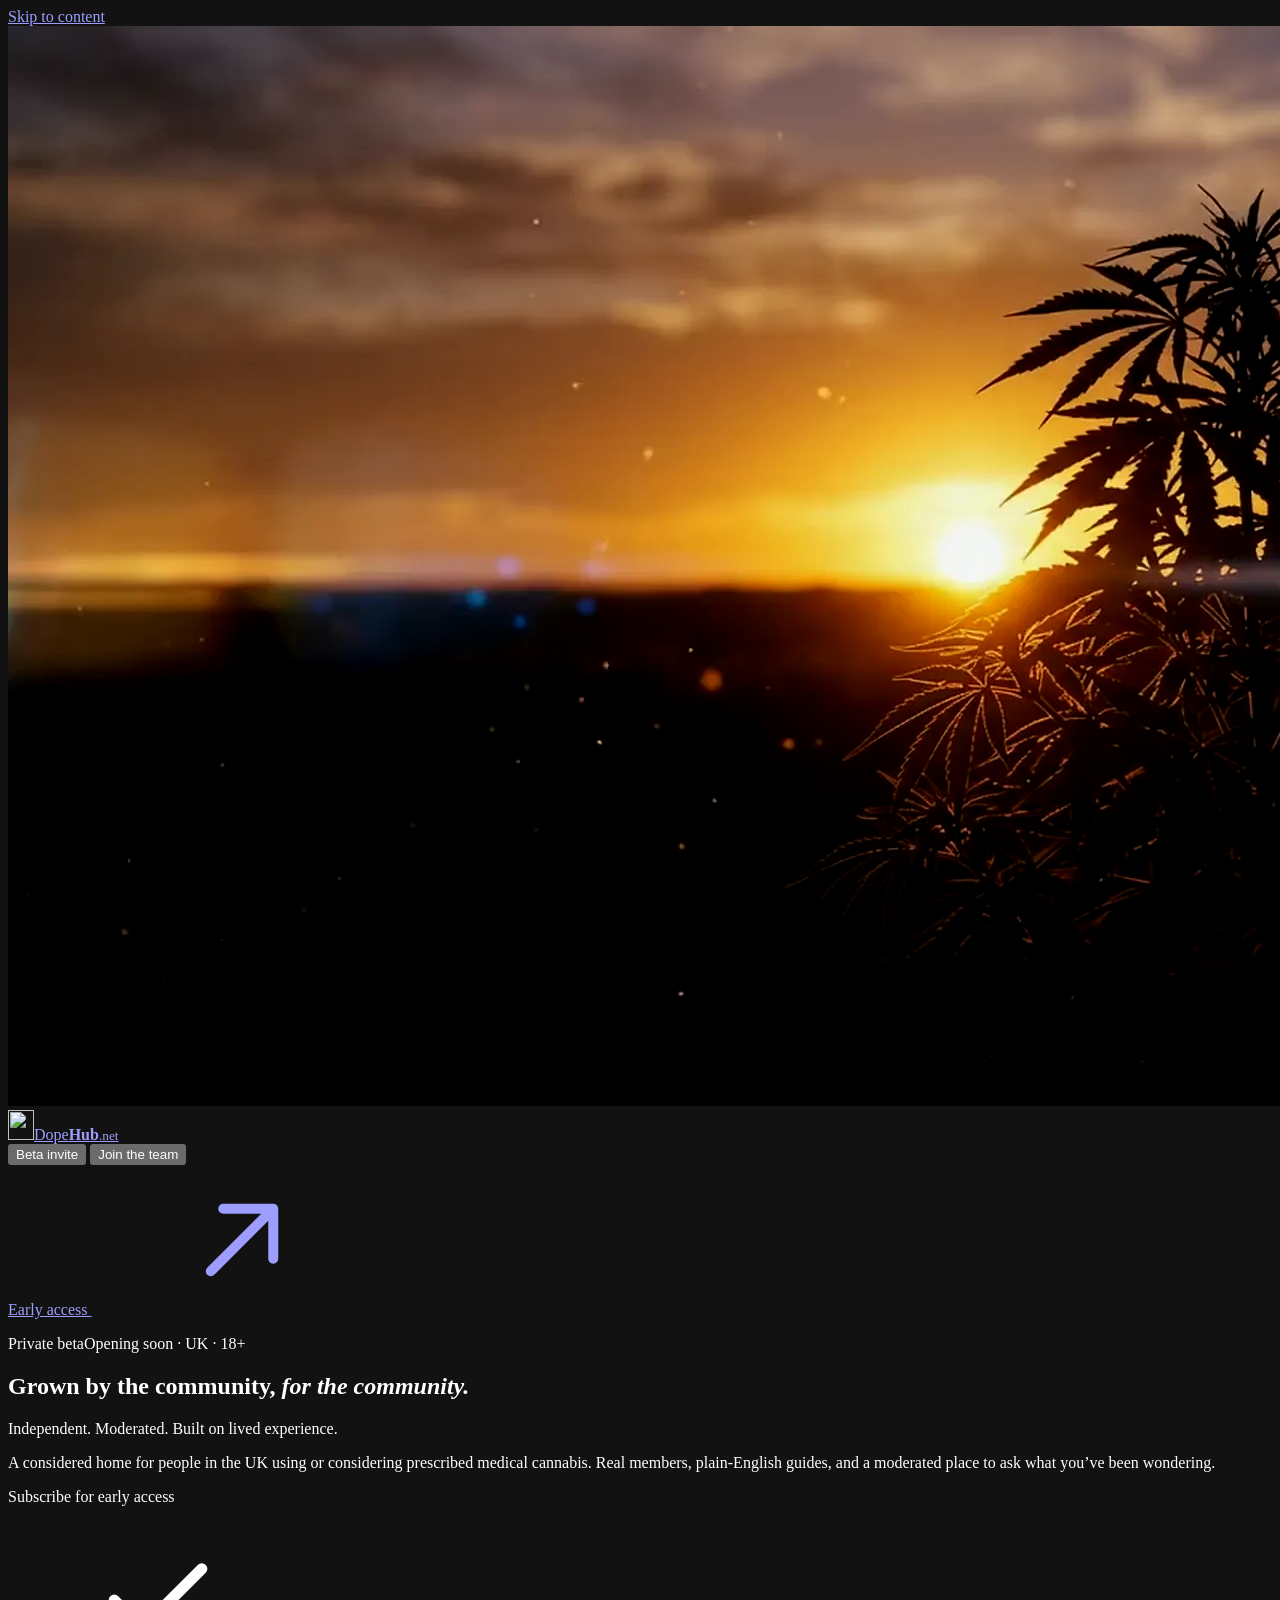
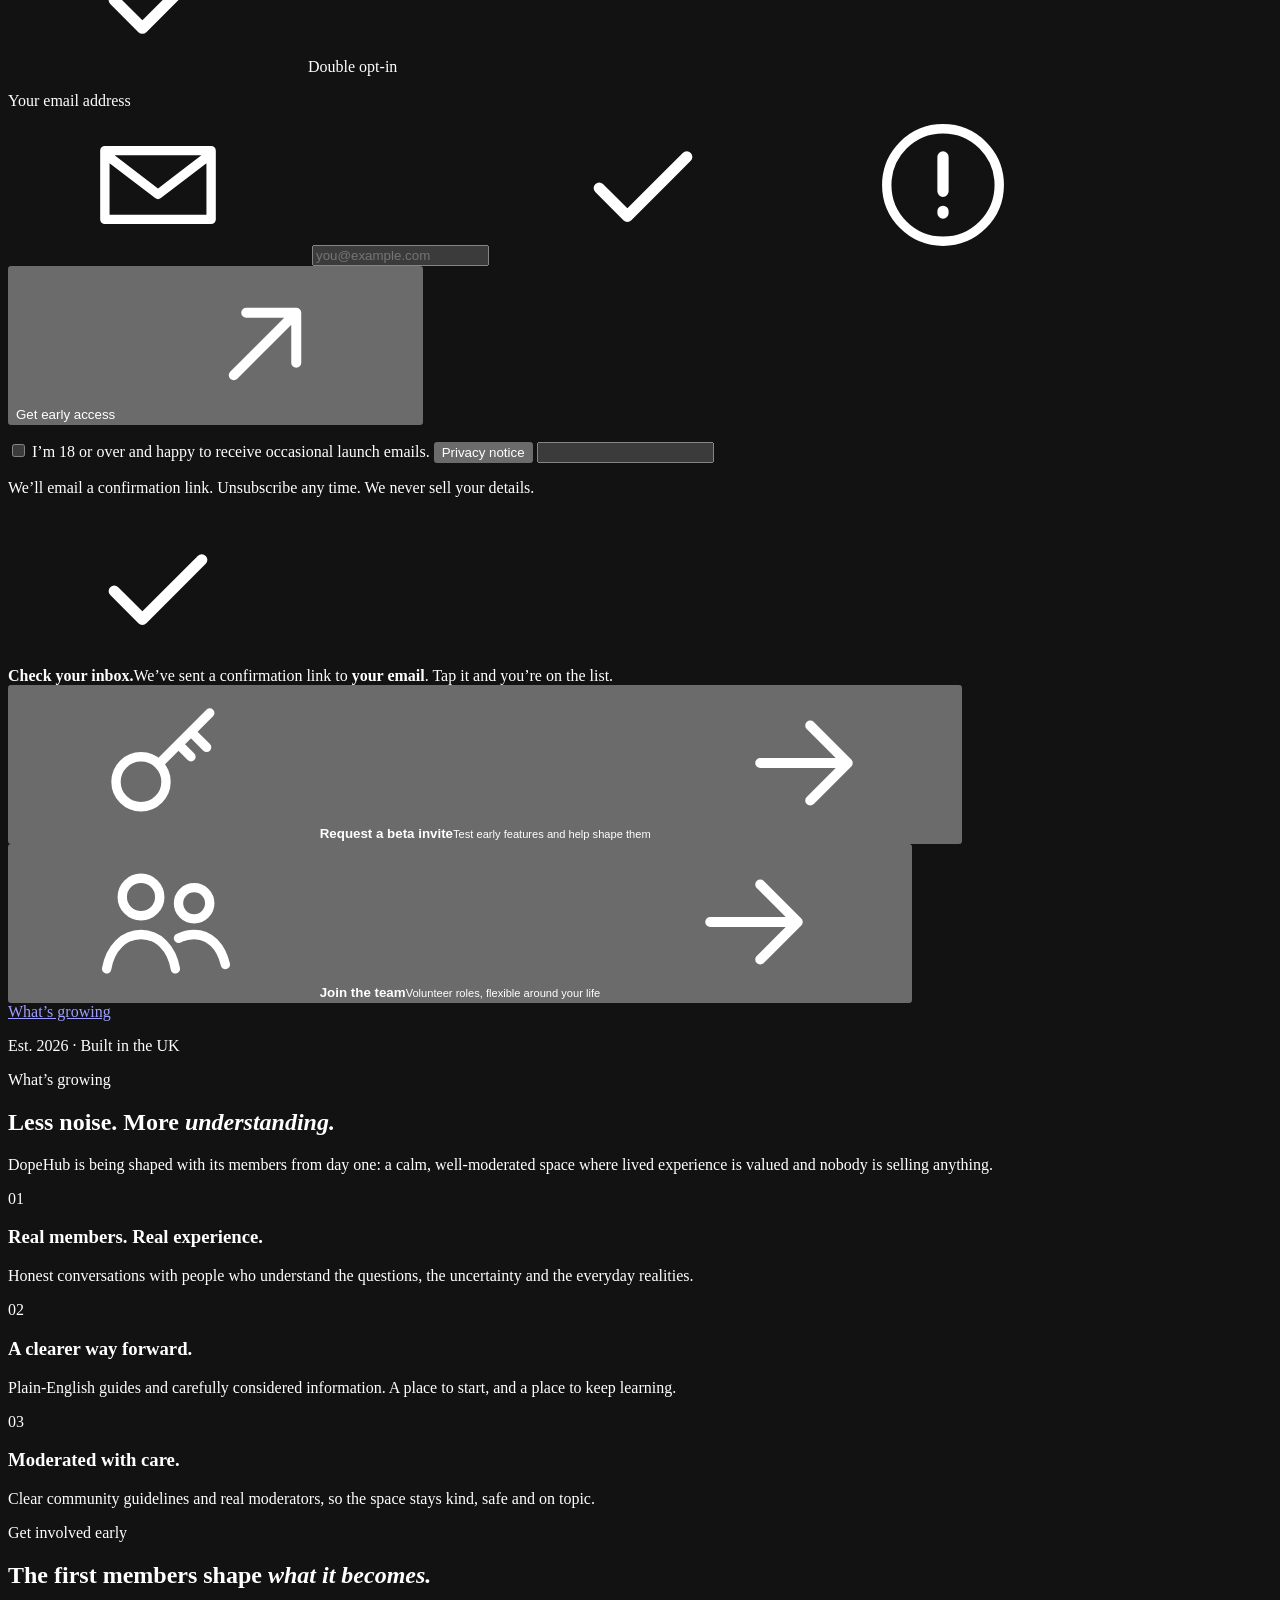
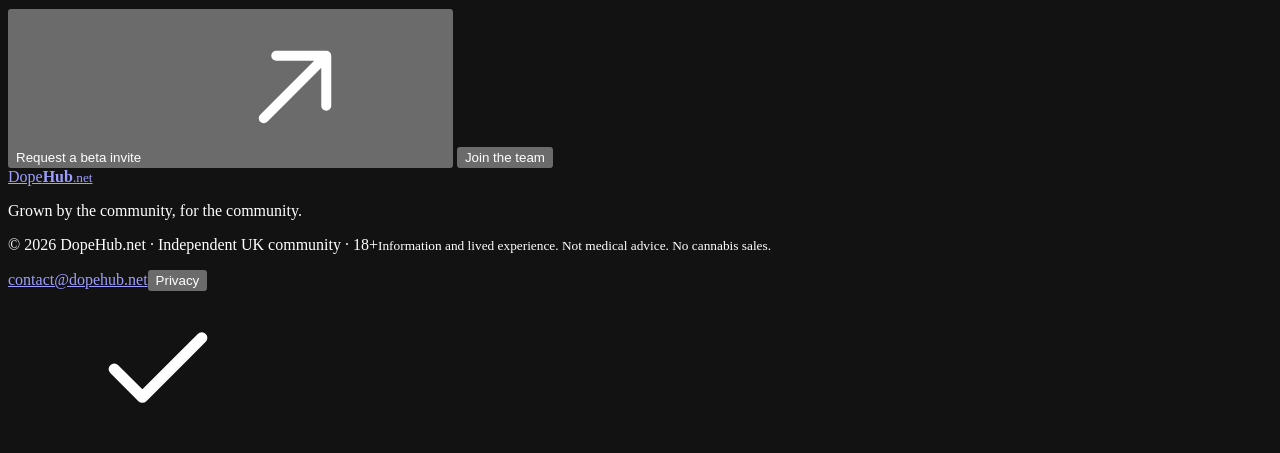
==== commit 4fd27c3f: "Redesign coming-soon page: no countdown, glass early-access portal, beta sheet and team dialogs - He" ====
--- a/site/index.html
+++ b/site/index.html
@@ -3,15 +3,15 @@
 <head>
 <meta charset="utf-8">
 <meta name="viewport" content="width=device-width, initial-scale=1, viewport-fit=cover">
-<title>DopeHub.net — Coming soon. Out of the haze, into good company.</title>
-<meta name="description" content="DopeHub.net is an independent UK community for people using or considering prescribed medical cannabis. Subscribe for early access, request a beta invite or join the team.">
+<title>DopeHub.net — Grown by the community, for the community</title>
+<meta name="description" content="DopeHub.net is an independent, moderated UK community built on lived experience of prescribed medical cannabis. Subscribe for early access, request a beta invite or join the team.">
 <link rel="canonical" href="https://dopehub.net/">
-<meta name="theme-color" content="#0a0906">
+<meta name="theme-color" content="#0a0806">
 <meta name="color-scheme" content="dark">
 <meta property="og:type" content="website">
 <meta property="og:site_name" content="DopeHub">
-<meta property="og:title" content="DopeHub.net — Coming soon">
-<meta property="og:description" content="An independent UK community for people using or considering prescribed medical cannabis. Early access opens soon.">
+<meta property="og:title" content="DopeHub.net — Grown by the community, for the community">
+<meta property="og:description" content="Independent. Moderated. Built on lived experience. Early access opens soon.">
 <meta property="og:url" content="https://dopehub.net/">
 <meta property="og:image" content="https://dopehub.net/og.jpg">
 <meta name="twitter:card" content="summary_large_image">
@@ -26,68 +26,96 @@
 </head>
 <body id="top">
 <a class="skip" href="#main">Skip to content</a>
-<div class="film-grain" aria-hidden="true"></div>
-
-<!-- Layer 1: background loop. Phones, reduced-motion and data-saver visitors see the poster only. -->
+
+<!-- Shared icon set -->
+<svg width="0" height="0" class="sprite" aria-hidden="true" focusable="false">
+  <symbol id="i-mail" viewBox="0 0 24 24"><path d="M3.5 6.5h17v11h-17z M3.5 7l8.5 6.5L20.5 7" fill="none" stroke="currentColor" stroke-width="1.5" stroke-linejoin="round"/></symbol>
+  <symbol id="i-arrow" viewBox="0 0 24 24"><path d="M7 17 17 7M9 7h8v8" fill="none" stroke="currentColor" stroke-width="1.6" stroke-linecap="round" stroke-linejoin="round"/></symbol>
+  <symbol id="i-right" viewBox="0 0 24 24"><path d="M5 12h14M13 6l6 6-6 6" fill="none" stroke="currentColor" stroke-width="1.6" stroke-linecap="round" stroke-linejoin="round"/></symbol>
+  <symbol id="i-key" viewBox="0 0 24 24"><circle cx="8" cy="15" r="4" fill="none" stroke="currentColor" stroke-width="1.5"/><path d="m11 12 8-8m-3 3 2.5 2.5M14 9l2 2" fill="none" stroke="currentColor" stroke-width="1.5" stroke-linecap="round"/></symbol>
+  <symbol id="i-hands" viewBox="0 0 24 24"><circle cx="8" cy="8" r="3" fill="none" stroke="currentColor" stroke-width="1.5"/><circle cx="16.5" cy="9" r="2.5" fill="none" stroke="currentColor" stroke-width="1.5"/><path d="M2.5 19.5c.6-3.4 2.8-5.5 5.5-5.5s4.9 2.1 5.5 5.5M14 14.6c.8-.4 1.6-.6 2.5-.6 2.4 0 4.3 1.8 5 4.8" fill="none" stroke="currentColor" stroke-width="1.5" stroke-linecap="round"/></symbol>
+  <symbol id="i-check" viewBox="0 0 24 24"><path d="m5 12.5 4.5 4.5L19 7.5" fill="none" stroke="currentColor" stroke-width="1.8" stroke-linecap="round" stroke-linejoin="round"/></symbol>
+  <symbol id="i-alert" viewBox="0 0 24 24"><circle cx="12" cy="12" r="9" fill="none" stroke="currentColor" stroke-width="1.5"/><path d="M12 7.5v5.5M12 16.2v.3" fill="none" stroke="currentColor" stroke-width="1.8" stroke-linecap="round"/></symbol>
+  <symbol id="i-close" viewBox="0 0 24 24"><path d="M6 6l12 12M18 6 6 18" fill="none" stroke="currentColor" stroke-width="1.6" stroke-linecap="round"/></symbol>
+  <symbol id="i-pause" viewBox="0 0 24 24"><path d="M9 6v12M15 6v12" fill="none" stroke="currentColor" stroke-width="2" stroke-linecap="round"/></symbol>
+  <symbol id="i-play" viewBox="0 0 24 24"><path d="M8 5.5v13l10.5-6.5z" fill="currentColor"/></symbol>
+</svg>
+
+<!-- Layer 1: background loop (video2). Phones under 768px, reduced-motion and data-saver visitors see the poster only. -->
 <div class="bg" aria-hidden="true">
-  <video class="bg-video" muted loop playsinline preload="auto" tabindex="-1" disablepictureinpicture disableremoteplayback poster="/media/loops/hero-sunset-poster.webp" data-eager="1" data-webm="/media/loops/hero-sunset.webm" data-mp4="/media/loops/hero-sunset.mp4"></video>
-  <!-- Layer 2: amber warmth, vignette and a slow lens flare sitting on the sun -->
+  <video class="bg-video" muted loop playsinline preload="auto" tabindex="-1" disablepictureinpicture disableremoteplayback poster="/media/loops/hero-sunset-poster.webp" data-webm="/media/loops/hero-sunset.webm" data-mp4="/media/loops/hero-sunset.mp4"></video>
+  <!-- Layer 2: amber undertone, directional scrim, vignette, sun bloom, film grain -->
+  <div class="warmth"></div>
   <div class="scrim"></div>
   <div class="vignette"></div>
-  <div class="flare"></div>
+  <div class="bloom"></div>
 </div>
+<div class="film-grain" aria-hidden="true"></div>
 
 <header class="nav" id="nav">
-  <a class="wordmark" href="#top" aria-label="DopeHub.net, home"><img src="/media/logo-mark.png" width="28" height="32" alt=""><span>Dope<b>Hub</b><small>.net</small></span></a>
-  <nav class="nav-links" aria-label="Main navigation">
+  <a class="wordmark" href="#top" aria-label="DopeHub.net, home"><img src="/media/logo-mark.png" width="26" height="30" alt=""><span>Dope<b>Hub</b><small>.net</small></span></a>
+  <nav class="nav-links" aria-label="Get involved">
     <button type="button" class="nav-link" data-beta>Beta invite</button>
     <button type="button" class="nav-link" data-contribute>Join the team</button>
   </nav>
-  <a class="btn primary small" href="#subscribe">Early access <span aria-hidden="true">↗</span></a>
+  <a class="btn primary small" href="#subscribe" data-focus-hero>Early access <svg class="ico" aria-hidden="true"><use href="#i-arrow"/></svg></a>
 </header>
 
 <main id="main">
   <section class="hero" aria-labelledby="headline">
-    <div class="hero-content">
-      <p class="status"><span class="dot" aria-hidden="true"></span>Private beta opens soon · UK · 18+</p>
-      <h1 id="headline"><span class="brand">DopeHub<em>.net</em></span><span class="tagline">Out of the haze.<br>Into good company.</span></h1>
-      <p class="sub">An independent home for the UK medical cannabis community. Real voices, plain-English guides and a moderated place to ask what you’ve been wondering.</p>
-
-      <!-- Live countdown. Change data-launch to the real launch moment (ISO 8601, UTC). -->
-      <div class="countdown" data-launch="2026-12-01T09:00:00Z" role="timer" aria-label="Time until launch">
-        <div class="tile"><b data-days>00</b><span>Days</span></div>
-        <div class="tile"><b data-hours>00</b><span>Hours</span></div>
-        <div class="tile"><b data-mins>00</b><span>Minutes</span></div>
-        <div class="tile"><b data-secs>00</b><span>Seconds</span></div>
-      </div>
-
-      <!-- Primary action: newsletter subscription straight from the hero -->
-      <form id="subscribe" class="subscribe glass" novalidate aria-describedby="subscribe-note">
-        <label class="sr-only" for="hero-email">Your email address</label>
-        <div class="bar" data-state="idle">
-          <span class="bar-icon" aria-hidden="true">✉</span>
-          <input id="hero-email" name="email" type="email" inputmode="email" autocomplete="email" spellcheck="false" placeholder="you@example.com" maxlength="254" required>
-          <button class="btn primary" type="submit"><span>Subscribe for early access</span><span class="button-arrow" aria-hidden="true">↗</span></button>
-        </div>
-        <p class="validation" aria-live="polite"></p>
-        <label class="check">
-          <input type="checkbox" name="consent" value="1">
-          <span>I’m 18 or over and agree to occasional launch emails. <button type="button" class="link" data-privacy>Privacy notice</button></span>
-        </label>
-        <input class="hp" type="text" name="website" tabindex="-1" autocomplete="off" aria-hidden="true">
-        <p id="subscribe-note" class="note">Confirm by email. Unsubscribe any time. No spam, no selling your details.</p>
-        <div class="done" id="hero-done" tabindex="-1" role="status"><span class="success-mark" aria-hidden="true">✓</span><b>Check your inbox.</b><span>We’ve sent a confirmation link. Tap it and you’re on the list.</span></div>
+    <div class="hero-content" data-parallax>
+      <p class="badge"><span class="pulse" aria-hidden="true"></span><span>Private beta</span><span class="sep" aria-hidden="true"></span><span class="badge-dim">Opening soon · UK · 18+</span></p>
+
+      <h1 id="headline" class="headline">Grown by the community, <em>for the community.</em></h1>
+      <p class="lede">Independent. Moderated. Built on lived experience.</p>
+      <p class="sub">A considered home for people in the UK using or considering prescribed medical cannabis. Real members, plain-English guides, and a moderated place to ask what you’ve been wondering.</p>
+
+      <!-- Primary action: early-access subscription (newsletter) -->
+      <form id="subscribe" class="portal glass glow" novalidate aria-labelledby="portal-title" aria-describedby="subscribe-note">
+        <div class="portal-head">
+          <p id="portal-title" class="portal-title">Subscribe for early access</p>
+          <p class="portal-meta"><svg class="ico" aria-hidden="true"><use href="#i-check"/></svg>Double opt-in</p>
+        </div>
+        <div class="portal-form">
+          <label class="sr-only" for="hero-email">Your email address</label>
+          <div class="bar" data-state="idle">
+            <svg class="bar-icon ico" aria-hidden="true"><use href="#i-mail"/></svg>
+            <input id="hero-email" name="email" type="email" inputmode="email" autocomplete="email" spellcheck="false" placeholder="you@example.com" maxlength="254" required aria-describedby="hero-validation">
+            <span class="bar-state" aria-hidden="true"><svg class="ico ok"><use href="#i-check"/></svg><svg class="ico bad"><use href="#i-alert"/></svg></span>
+            <button class="btn primary" type="submit"><span>Get early access</span><svg class="ico" aria-hidden="true"><use href="#i-arrow"/></svg></button>
+          </div>
+          <p class="validation" id="hero-validation" aria-live="polite"></p>
+          <label class="check">
+            <input type="checkbox" name="consent" value="1">
+            <span>I’m 18 or over and happy to receive occasional launch emails. <button type="button" class="link" data-privacy>Privacy notice</button></span>
+          </label>
+          <input class="hp" type="text" name="website" tabindex="-1" autocomplete="off" aria-hidden="true">
+          <p id="subscribe-note" class="note">We’ll email a confirmation link. Unsubscribe any time. We never sell your details.</p>
+        </div>
+        <div class="done" id="hero-done" tabindex="-1" role="status">
+          <span class="success-mark" aria-hidden="true"><svg class="ico"><use href="#i-check"/></svg></span>
+          <div><b>Check your inbox.</b><span>We’ve sent a confirmation link to <strong data-hero-address>your email</strong>. Tap it and you’re on the list.</span></div>
+        </div>
       </form>
 
-      <div class="secondary">
-        <button type="button" class="chip" data-beta><span class="chip-icon" aria-hidden="true">◈</span><span><b>Request a beta invite</b><small>Help test and shape the platform</small></span><span class="chip-arrow" aria-hidden="true">→</span></button>
-        <button type="button" class="chip" data-contribute><span class="chip-icon" aria-hidden="true">✳</span><span><b>Join the team</b><small>Volunteer roles, flexible around your life</small></span><span class="chip-arrow" aria-hidden="true">→</span></button>
+      <div class="paths" role="group" aria-label="More ways to get involved">
+        <button type="button" class="path glass glow" data-beta>
+          <span class="path-icon" aria-hidden="true"><svg class="ico"><use href="#i-key"/></svg></span>
+          <span class="path-text"><b>Request a beta invite</b><small>Test early features and help shape them</small></span>
+          <svg class="ico path-arrow" aria-hidden="true"><use href="#i-right"/></svg>
+        </button>
+        <button type="button" class="path glass glow" data-contribute>
+          <span class="path-icon" aria-hidden="true"><svg class="ico"><use href="#i-hands"/></svg></span>
+          <span class="path-text"><b>Join the team</b><small>Volunteer roles, flexible around your life</small></span>
+          <svg class="ico path-arrow" aria-hidden="true"><use href="#i-right"/></svg>
+        </button>
       </div>
     </div>
 
     <div class="hero-foot">
       <a class="scroll-cue" href="#about"><i aria-hidden="true"></i><span>What’s growing</span></a>
-      <button class="motion-toggle" type="button" aria-pressed="false" data-motion-toggle hidden><span aria-hidden="true">Ⅱ</span><span data-label>Pause motion</span></button>
+      <p class="hero-credits" aria-hidden="true">Est. 2026 · Built in the UK</p>
+      <button class="motion-toggle" type="button" aria-pressed="false" data-motion-toggle hidden><svg class="ico i-pause" aria-hidden="true"><use href="#i-pause"/></svg><svg class="ico i-play" aria-hidden="true"><use href="#i-play"/></svg><span data-label>Pause motion</span></button>
     </div>
   </section>
 
@@ -95,11 +123,23 @@
     <div class="about-head reveal">
       <p class="eyebrow">What’s growing</p>
       <h2 id="about-title">Less noise. More <em>understanding.</em></h2>
-    </div>
-    <div class="features">
-      <article class="glass card reveal"><span class="card-mark" aria-hidden="true">01</span><h3>Real people. Real experiences.</h3><p>Honest conversations with people who understand the questions, the uncertainty and the everyday realities.</p></article>
-      <article class="glass card reveal"><span class="card-mark" aria-hidden="true">02</span><h3>A clearer way forward.</h3><p>Plain-English guides and carefully considered information. A place to start, and a place to keep learning.</p></article>
-      <article class="glass card reveal"><span class="card-mark" aria-hidden="true">03</span><h3>Somewhere you can belong.</h3><p>A thoughtful, moderated community for people using or considering prescribed medical cannabis.</p></article>
+      <p class="about-sub">DopeHub is being shaped with its members from day one: a calm, well-moderated space where lived experience is valued and nobody is selling anything.</p>
+    </div>
+    <div class="pillars">
+      <article class="pillar glass glow reveal"><span class="pillar-index" aria-hidden="true">01</span><h3>Real members. Real experience.</h3><p>Honest conversations with people who understand the questions, the uncertainty and the everyday realities.</p></article>
+      <article class="pillar glass glow reveal"><span class="pillar-index" aria-hidden="true">02</span><h3>A clearer way forward.</h3><p>Plain-English guides and carefully considered information. A place to start, and a place to keep learning.</p></article>
+      <article class="pillar glass glow reveal"><span class="pillar-index" aria-hidden="true">03</span><h3>Moderated with care.</h3><p>Clear community guidelines and real moderators, so the space stays kind, safe and on topic.</p></article>
+    </div>
+
+    <div class="invite glass reveal">
+      <div>
+        <p class="eyebrow">Get involved early</p>
+        <h2 class="invite-title">The first members shape <em>what it becomes.</em></h2>
+      </div>
+      <div class="invite-actions">
+        <button type="button" class="btn primary" data-beta>Request a beta invite <svg class="ico" aria-hidden="true"><use href="#i-arrow"/></svg></button>
+        <button type="button" class="btn ghost" data-contribute>Join the team</button>
+      </div>
     </div>
   </section>
 </main>
@@ -107,54 +147,76 @@
 <footer class="footer">
   <div class="footer-main">
     <a class="wordmark" href="#top" aria-label="DopeHub.net, back to top"><span>Dope<b>Hub</b><small>.net</small></span></a>
-    <span class="footer-message">A little clarity. A lot of community.</span>
+    <p class="footer-message">Grown by the community, for the community.</p>
   </div>
   <div class="footer-bottom">
     <p>© <span id="year">2026</span> DopeHub.net · Independent UK community · 18+<small>Information and lived experience. Not medical advice. No cannabis sales.</small></p>
-    <div><a href="mailto:contact@dopehub.net">contact@dopehub.net</a><button class="link" type="button" data-privacy>Privacy ↗</button></div>
+    <div class="footer-links"><a href="mailto:contact@dopehub.net">contact@dopehub.net</a><button class="link" type="button" data-privacy>Privacy</button></div>
   </div>
 </footer>
 
-<!-- ============ DIALOG: Beta invite (the full preferences form; beta is pre-selected) ============ -->
-<dialog id="signup-dialog" class="dlg signup-dialog" aria-labelledby="signup-title"><div class="dlg-head"><div><p class="eyebrow">Private beta</p><h2 id="signup-title">Request a beta invite.</h2></div><button class="dlg-close" type="button" aria-label="Close" data-close>×</button></div><div class="dlg-body">
-   <div class="signup" id="signup">
-    <form id="early-access" class="form" novalidate aria-describedby="signup-note">
-     <p class="intro">Beta places are limited and invitations go out in waves. Choose what you’d like to hear about.</p>
-     <fieldset class="preferences"><legend class="sr-only">Choose how you’d like to join us.</legend>
-      <label class="preference"><input type="checkbox" name="beta" value="1"><span><b>Request a beta invitation</b><small>Help test &amp; shape the platform</small></span></label>
-      <label class="preference"><input type="checkbox" name="newsletter" value="1"><span><b>Get the newsletter</b><small>Occasional updates &amp; launch news</small></span></label>
-     </fieldset>
-     <div class="row"><div class="field grow"><label for="sub-email">Your email address</label><input id="sub-email" name="email" type="email" inputmode="email" autocomplete="email" spellcheck="false" required placeholder="you@example.com" maxlength="254"></div><button class="btn primary" type="submit">Send request <span aria-hidden="true">↗</span></button></div>
-     <label class="check"><input type="checkbox" name="consent" value="1"><span>I’m 18 or over and agree to emails for my selected preferences. <button type="button" class="link" data-privacy>Privacy notice</button></span></label>
-     <input class="hp" type="text" name="website" tabindex="-1" autocomplete="off" aria-hidden="true">
-     <p class="msg" role="alert"></p>
-     <p id="signup-note" class="note">Confirm by email. Unsubscribe any time. Beta invitations follow separately when access is ready.</p>
-    </form>
-    <div class="done" id="sub-done" tabindex="-1" role="status"><span class="success-mark" aria-hidden="true">✓</span><h2>Check your inbox.</h2><p>We’ll email a confirmation link for new or changed preferences. If you’ve already confirmed these choices, you’re all set.</p><p id="signup-confirm-detail">Confirm your selected preferences using the link in your email.</p></div>
-   </div>
-</div></dialog>
+<!-- ============ DIALOG: Beta invite (newsletter and beta preferences; beta is pre-selected) ============ -->
+<dialog id="signup-dialog" class="dlg sheet" aria-labelledby="signup-title">
+  <button class="dlg-close floating-close" type="button" aria-label="Close" data-close><svg class="ico" aria-hidden="true"><use href="#i-close"/></svg></button>
+  <div class="sheet-grid">
+    <aside class="sheet-aside">
+      <p class="badge small"><span class="pulse" aria-hidden="true"></span>Private beta</p>
+      <h2 id="signup-title">Request a<br><em>beta invite.</em></h2>
+      <ul class="perks">
+        <li><svg class="ico" aria-hidden="true"><use href="#i-check"/></svg><span><b>Early features</b>Try the community before it opens.</span></li>
+        <li><svg class="ico" aria-hidden="true"><use href="#i-check"/></svg><span><b>Your voice counts</b>Help shape guides, tools and moderation.</span></li>
+        <li><svg class="ico" aria-hidden="true"><use href="#i-check"/></svg><span><b>Invitations in waves</b>Places are limited; we’ll email you.</span></li>
+      </ul>
+    </aside>
+    <div class="sheet-main" id="signup">
+      <form id="early-access" class="form" novalidate aria-describedby="signup-note">
+        <fieldset class="preferences"><legend class="label">What would you like?</legend>
+          <label class="preference"><input type="checkbox" name="beta" value="1"><span><b>Beta invitation</b><small>Help test &amp; shape the platform</small></span></label>
+          <label class="preference"><input type="checkbox" name="newsletter" value="1"><span><b>Newsletter</b><small>Occasional updates &amp; launch news</small></span></label>
+        </fieldset>
+        <div class="field" data-state="idle"><label for="sub-email">Your email address</label><input id="sub-email" name="email" type="email" inputmode="email" autocomplete="email" spellcheck="false" required placeholder="you@example.com" maxlength="254" data-live></div>
+        <label class="check"><input type="checkbox" name="consent" value="1"><span>I’m 18 or over and agree to emails for my selected preferences. <button type="button" class="link" data-privacy>Privacy notice</button></span></label>
+        <input class="hp" type="text" name="website" tabindex="-1" autocomplete="off" aria-hidden="true">
+        <p class="msg" role="alert"></p>
+        <button class="btn primary wide" type="submit">Send request <svg class="ico" aria-hidden="true"><use href="#i-arrow"/></svg></button>
+        <p id="signup-note" class="note">Confirm by email. Unsubscribe any time. Beta invitations follow separately when access is ready.</p>
+      </form>
+      <div class="done" id="sub-done" tabindex="-1" role="status"><span class="success-mark" aria-hidden="true"><svg class="ico"><use href="#i-check"/></svg></span><h3 class="done-title">Check your inbox.</h3><p>We’ll email a confirmation link for new or changed preferences. If you’ve already confirmed these choices, you’re all set.</p><p id="signup-confirm-detail">Confirm your selected preferences using the link in your email.</p><button class="btn ghost" type="button" data-close>Done</button></div>
+    </div>
+  </div>
+</dialog>
 
 <!-- ============ DIALOG: Join the team (ways to contribute) ============ -->
-<dialog id="contribute" class="dlg contribute-dialog" aria-labelledby="contribute-title"><button class="dlg-close floating-close" type="button" aria-label="Close" data-close>×</button> <section class="join-section" aria-labelledby="contribute-title">
-  <div class="join-heading"><p class="eyebrow">Good people. Shared purpose.</p><h2 id="contribute-title">There’s room for<br><em>what you bring.</em></h2><p>Help shape a more thoughtful cannabis community. We’re looking for volunteers with care, curiosity and a little time to give.</p><button class="btn primary" type="button" data-role="">Find your place <span aria-hidden="true">↗</span></button><span class="volunteer-note">Volunteer roles · Flexible around your life</span></div>
-  <div class="contributions" aria-label="Ways to contribute">
-   <p class="contributions-label">A few ways to make a difference</p>
-   <button type="button" data-role="moderator"><span class="role-index">01</span><span>Community &amp; moderation<small>Make people feel welcome.</small></span><span aria-hidden="true">↗</span></button>
-   <button type="button" data-role="" data-area="Writing &amp; clinical review"><span class="role-index">02</span><span>Writing &amp; clinical review<small>Bring clarity to the conversation.</small></span><span aria-hidden="true">↗</span></button>
-   <button type="button" data-role="" data-area="Design &amp; development"><span class="role-index">03</span><span>Design &amp; development<small>Make useful things feel effortless.</small></span><span aria-hidden="true">↗</span></button>
-   <p class="contributions-note">Something else to offer? <button type="button" data-role="other">We’d love to hear it.</button></p>
-  </div>
- </section></dialog>
+<dialog id="contribute" class="dlg contribute-dialog" aria-labelledby="contribute-title">
+  <button class="dlg-close floating-close" type="button" aria-label="Close" data-close><svg class="ico" aria-hidden="true"><use href="#i-close"/></svg></button>
+  <section class="join-section" aria-labelledby="contribute-title">
+    <div class="join-heading">
+      <p class="eyebrow">Good people. Shared purpose.</p>
+      <h2 id="contribute-title">There’s room for<br><em>what you bring.</em></h2>
+      <p>Help build a calmer, better-informed community. We’re looking for volunteers with care, curiosity and a little time to give.</p>
+      <button class="btn primary" type="button" data-role="">Apply to join <svg class="ico" aria-hidden="true"><use href="#i-arrow"/></svg></button>
+      <span class="volunteer-note">Volunteer roles · Flexible around your life · No CV needed</span>
+    </div>
+    <div class="contributions" aria-label="Ways to contribute">
+      <p class="contributions-label">A few ways to make a difference</p>
+      <button type="button" data-role="moderator"><span class="role-index">01</span><span>Community &amp; moderation<small>Make people feel welcome.</small></span><svg class="ico" aria-hidden="true"><use href="#i-arrow"/></svg></button>
+      <button type="button" data-role="writer"><span class="role-index">02</span><span>Writing &amp; editorial<small>Bring clarity to the conversation.</small></span><svg class="ico" aria-hidden="true"><use href="#i-arrow"/></svg></button>
+      <button type="button" data-role="clinical"><span class="role-index">03</span><span>Clinical review<small>Pharmacists, nurses, doctors, researchers.</small></span><svg class="ico" aria-hidden="true"><use href="#i-arrow"/></svg></button>
+      <button type="button" data-role="developer"><span class="role-index">04</span><span>Design &amp; development<small>Make useful things feel effortless.</small></span><svg class="ico" aria-hidden="true"><use href="#i-arrow"/></svg></button>
+      <p class="contributions-note">Something else to offer? <button type="button" data-role="other">We’d love to hear it.</button></p>
+    </div>
+  </section>
+</dialog>
 
 <!-- ============ DIALOG: Application form ============ -->
 <dialog id="apply" class="dlg" aria-labelledby="apply-title">
-  <div class="dlg-head"><h2 id="apply-title">Apply to join</h2><button class="dlg-close" type="button" aria-label="Close" data-close>×</button></div>
+  <div class="dlg-head"><div><p class="eyebrow">Join the team</p><h2 id="apply-title">Apply to join</h2></div><button class="dlg-close" type="button" aria-label="Close" data-close><svg class="ico" aria-hidden="true"><use href="#i-close"/></svg></button></div>
   <div class="dlg-body">
     <form id="apply-form" class="form" novalidate>
       <p class="intro">No CV needed. Tell us what you'd like to help with and how much time you have. These are volunteer roles. A member of the team will reply by email about your application.</p>
       <div class="grid2">
         <div class="field"><label for="ap-name">Name</label><input id="ap-name" name="name" type="text" autocomplete="name" required></div>
-        <div class="field"><label for="ap-email">Email</label><input id="ap-email" name="email" type="email" inputmode="email" autocomplete="email" required></div>
+        <div class="field" data-state="idle"><label for="ap-email">Email</label><input id="ap-email" name="email" type="email" inputmode="email" autocomplete="email" required data-live></div>
         <div class="field">
           <label for="ap-role">Role</label>
           <select id="ap-role" name="role" required aria-describedby="role-hint">
@@ -204,7 +266,7 @@
 
 <!-- ============ DIALOG: Privacy ============ -->
 <dialog id="privacy" class="dlg" aria-labelledby="privacy-title">
-  <div class="dlg-head"><h2 id="privacy-title">Privacy notice</h2><button class="dlg-close" type="button" aria-label="Close" data-close>×</button></div>
+  <div class="dlg-head"><div><p class="eyebrow">Your data</p><h2 id="privacy-title">Privacy notice</h2></div><button class="dlg-close" type="button" aria-label="Close" data-close><svg class="ico" aria-hidden="true"><use href="#i-close"/></svg></button></div>
   <div class="dlg-body prose">
     <p>This notice covers sign-ups for updates and early access, and team applications, on this page. Last updated 1 October 2026.</p>
     <h3>Who we are</h3><p>DopeHub.net, based in the United Kingdom. Contact us at <a href="mailto:contact@dopehub.net">contact@dopehub.net</a>.</p>
@@ -221,7 +283,7 @@
 
 <!-- ============ DIALOG: Unsubscribe (from email links) ============ -->
 <dialog id="unsub" class="dlg" aria-labelledby="unsub-title">
-  <div class="dlg-head"><h2 id="unsub-title">Stop these emails?</h2><button class="dlg-close" type="button" aria-label="Close" data-close>×</button></div>
+  <div class="dlg-head"><div><p class="eyebrow">Email preferences</p><h2 id="unsub-title">Stop these emails?</h2></div><button class="dlg-close" type="button" aria-label="Close" data-close><svg class="ico" aria-hidden="true"><use href="#i-close"/></svg></button></div>
   <div class="dlg-body">
     <p>This link stops the messages it relates to. A newsletter unsubscribe keeps your beta request; a beta cancellation keeps your newsletter preference. Older combined-signup links remove both. You can also contact us to delete your details.</p>
     <p class="msg" role="status" aria-live="polite"></p>
@@ -229,8 +291,8 @@
   </div>
 </dialog>
 
-<div class="banner" id="banner" role="status" aria-live="polite" hidden><b></b><span></span><button type="button" aria-label="Dismiss">×</button></div>
-<div class="toast" role="status" aria-live="polite"></div>
+<div class="banner" id="banner" role="status" aria-live="polite" hidden><span class="banner-mark" aria-hidden="true"><svg class="ico"><use href="#i-check"/></svg></span><div><b></b><span></span></div><button type="button" aria-label="Dismiss"><svg class="ico" aria-hidden="true"><use href="#i-close"/></svg></button></div>
+<div class="toast" id="toast" role="status" aria-live="polite"><span class="toast-mark" aria-hidden="true"><svg class="ico"><use href="#i-check"/></svg></span><span data-toast-text></span></div>
 
 <script src="/site.js" defer></script><script src="/app.js" defer></script>
 </body>
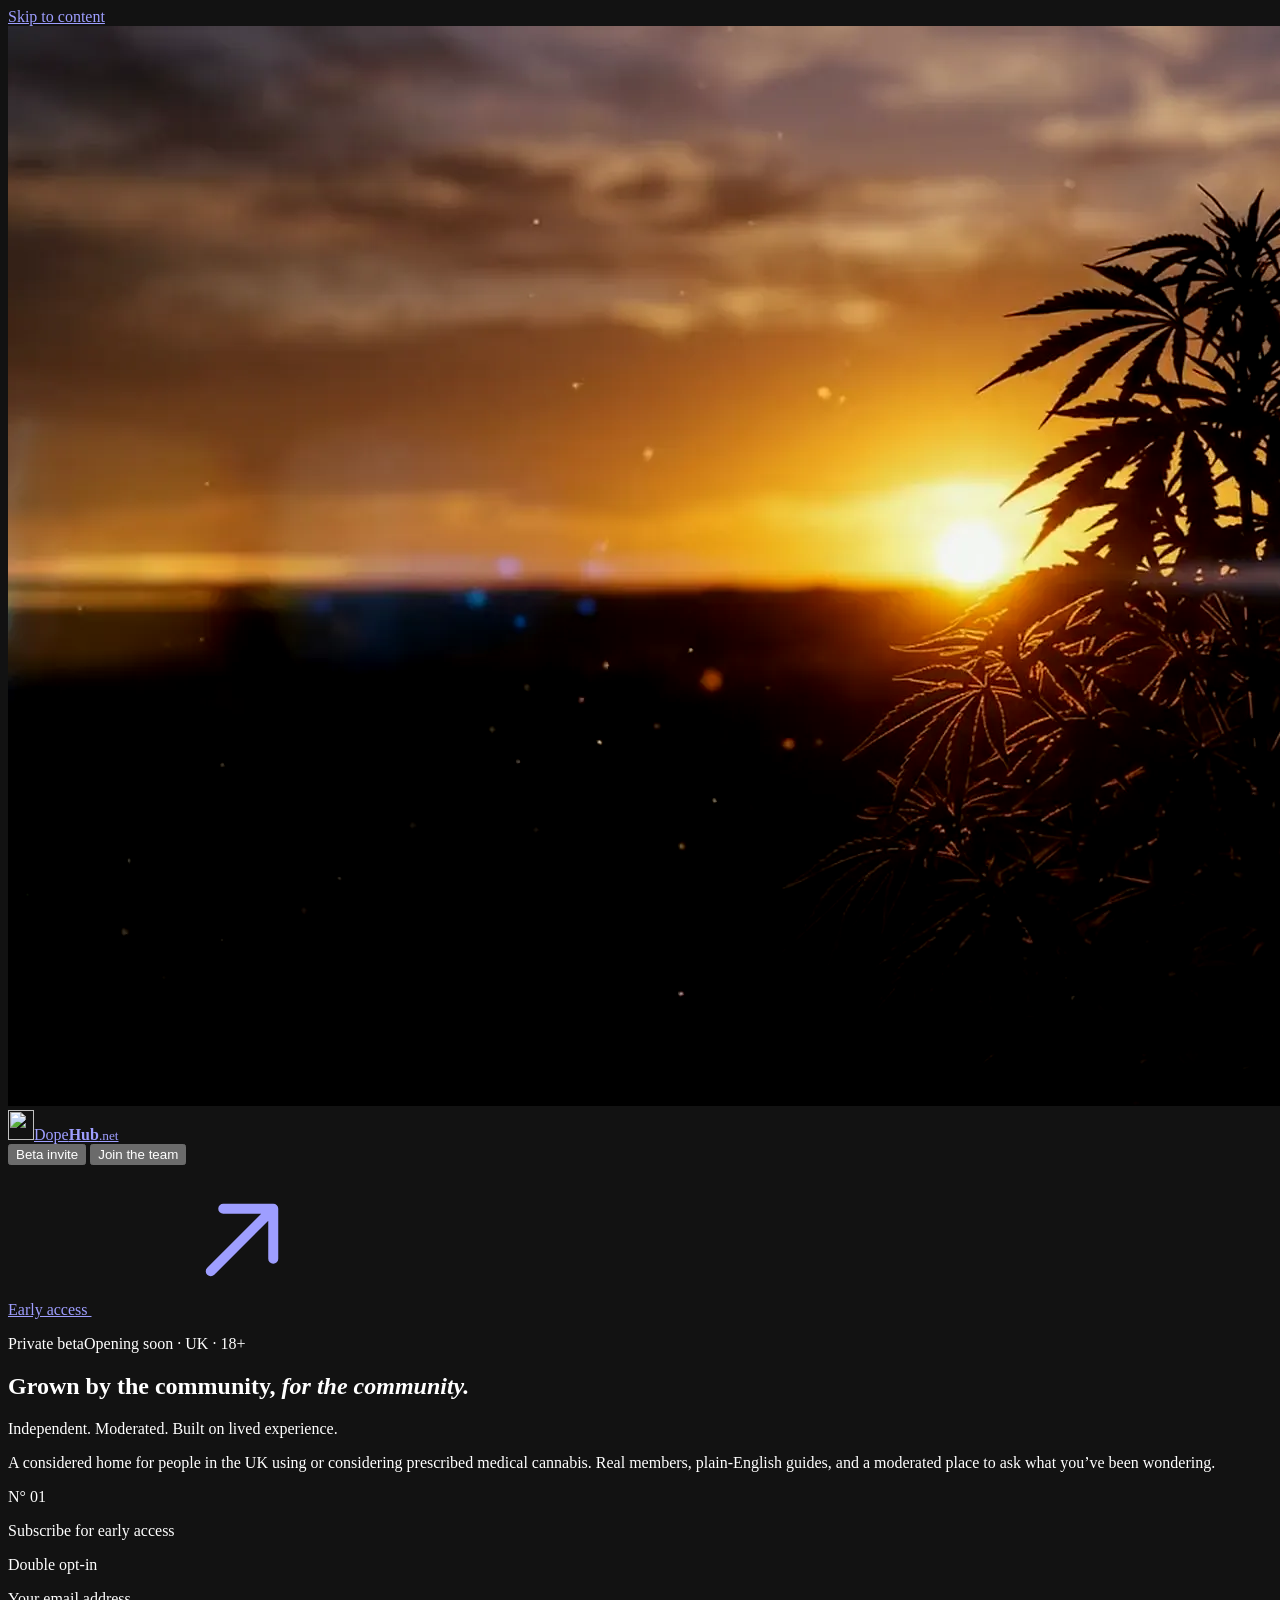
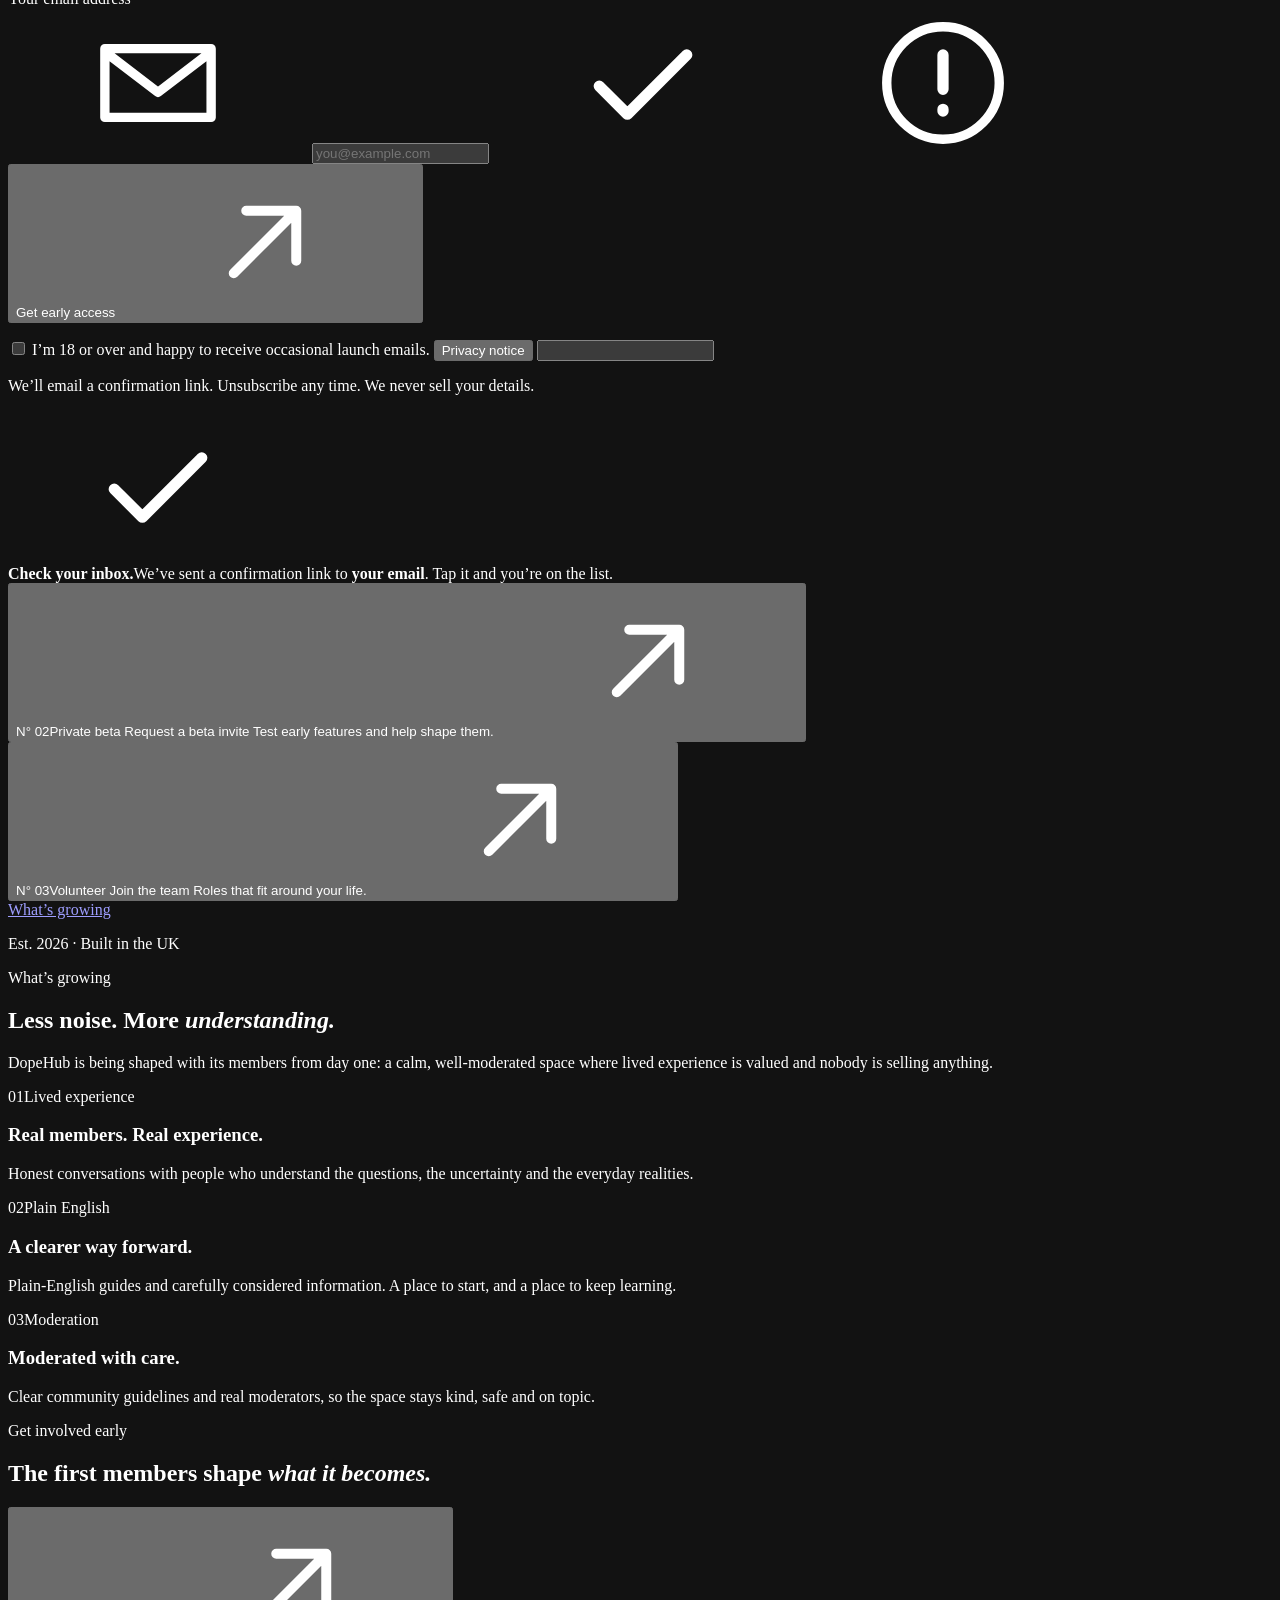
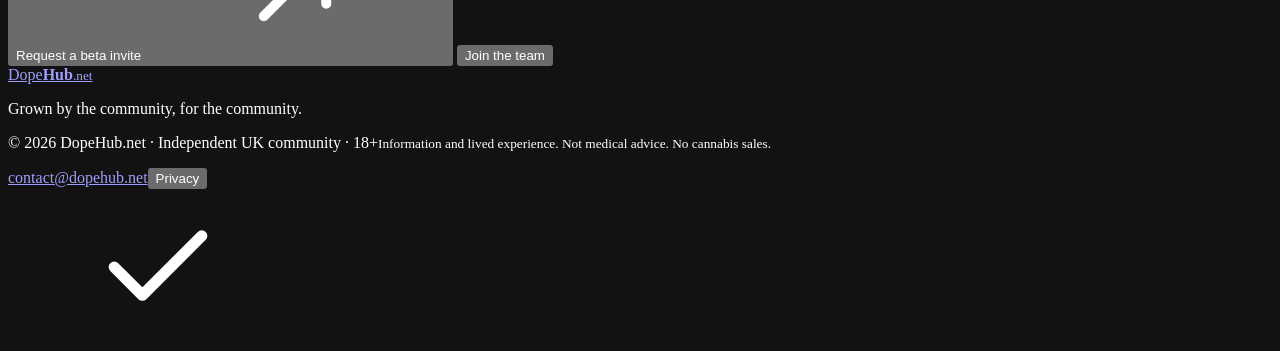
==== commit 7ebc9d78: "Give the boxes a distinct frame language instead of generic glass cards - Early-access portal, invit" ====
--- a/site/index.html
+++ b/site/index.html
@@ -71,10 +71,13 @@
       <p class="sub">A considered home for people in the UK using or considering prescribed medical cannabis. Real members, plain-English guides, and a moderated place to ask what you’ve been wondering.</p>
 
       <!-- Primary action: early-access subscription (newsletter) -->
-      <form id="subscribe" class="portal glass glow" novalidate aria-labelledby="portal-title" aria-describedby="subscribe-note">
+      <form id="subscribe" class="portal frame" novalidate aria-labelledby="portal-title" aria-describedby="subscribe-note">
+        <span class="ticks" aria-hidden="true"></span><span class="sweep" aria-hidden="true"></span>
         <div class="portal-head">
+          <span class="num" aria-hidden="true">N°&nbsp;01</span>
           <p id="portal-title" class="portal-title">Subscribe for early access</p>
-          <p class="portal-meta"><svg class="ico" aria-hidden="true"><use href="#i-check"/></svg>Double opt-in</p>
+          <span class="leader" aria-hidden="true"></span>
+          <p class="portal-meta"><span class="dot" aria-hidden="true"></span>Double opt-in</p>
         </div>
         <div class="portal-form">
           <label class="sr-only" for="hero-email">Your email address</label>
@@ -99,15 +102,17 @@
       </form>
 
       <div class="paths" role="group" aria-label="More ways to get involved">
-        <button type="button" class="path glass glow" data-beta>
-          <span class="path-icon" aria-hidden="true"><svg class="ico"><use href="#i-key"/></svg></span>
-          <span class="path-text"><b>Request a beta invite</b><small>Test early features and help shape them</small></span>
-          <svg class="ico path-arrow" aria-hidden="true"><use href="#i-right"/></svg>
+        <button type="button" class="path" data-beta>
+          <span class="path-meta"><span class="num">N°&nbsp;02</span><span>Private beta</span></span>
+          <span class="path-title">Request a beta invite</span>
+          <span class="path-sub">Test early features and help shape them.</span>
+          <span class="path-go" aria-hidden="true"><svg class="ico"><use href="#i-arrow"/></svg></span>
         </button>
-        <button type="button" class="path glass glow" data-contribute>
-          <span class="path-icon" aria-hidden="true"><svg class="ico"><use href="#i-hands"/></svg></span>
-          <span class="path-text"><b>Join the team</b><small>Volunteer roles, flexible around your life</small></span>
-          <svg class="ico path-arrow" aria-hidden="true"><use href="#i-right"/></svg>
+        <button type="button" class="path" data-contribute>
+          <span class="path-meta"><span class="num">N°&nbsp;03</span><span>Volunteer</span></span>
+          <span class="path-title">Join the team</span>
+          <span class="path-sub">Roles that fit around your life.</span>
+          <span class="path-go" aria-hidden="true"><svg class="ico"><use href="#i-arrow"/></svg></span>
         </button>
       </div>
     </div>
@@ -126,12 +131,12 @@
       <p class="about-sub">DopeHub is being shaped with its members from day one: a calm, well-moderated space where lived experience is valued and nobody is selling anything.</p>
     </div>
     <div class="pillars">
-      <article class="pillar glass glow reveal"><span class="pillar-index" aria-hidden="true">01</span><h3>Real members. Real experience.</h3><p>Honest conversations with people who understand the questions, the uncertainty and the everyday realities.</p></article>
-      <article class="pillar glass glow reveal"><span class="pillar-index" aria-hidden="true">02</span><h3>A clearer way forward.</h3><p>Plain-English guides and carefully considered information. A place to start, and a place to keep learning.</p></article>
-      <article class="pillar glass glow reveal"><span class="pillar-index" aria-hidden="true">03</span><h3>Moderated with care.</h3><p>Clear community guidelines and real moderators, so the space stays kind, safe and on topic.</p></article>
-    </div>
-
-    <div class="invite glass reveal">
+      <article class="pillar reveal"><div class="pillar-meta"><span class="pillar-index" aria-hidden="true">01</span><span>Lived experience</span></div><h3>Real members. Real experience.</h3><p>Honest conversations with people who understand the questions, the uncertainty and the everyday realities.</p></article>
+      <article class="pillar reveal"><div class="pillar-meta"><span class="pillar-index" aria-hidden="true">02</span><span>Plain English</span></div><h3>A clearer way forward.</h3><p>Plain-English guides and carefully considered information. A place to start, and a place to keep learning.</p></article>
+      <article class="pillar reveal"><div class="pillar-meta"><span class="pillar-index" aria-hidden="true">03</span><span>Moderation</span></div><h3>Moderated with care.</h3><p>Clear community guidelines and real moderators, so the space stays kind, safe and on topic.</p></article>
+    </div>
+
+    <div class="invite frame reveal"><span class="ticks" aria-hidden="true"></span>
       <div>
         <p class="eyebrow">Get involved early</p>
         <h2 class="invite-title">The first members shape <em>what it becomes.</em></h2>
@@ -156,7 +161,7 @@
 </footer>
 
 <!-- ============ DIALOG: Beta invite (newsletter and beta preferences; beta is pre-selected) ============ -->
-<dialog id="signup-dialog" class="dlg sheet" aria-labelledby="signup-title">
+<dialog id="signup-dialog" class="dlg sheet" aria-labelledby="signup-title"><span class="ticks" aria-hidden="true"></span>
   <button class="dlg-close floating-close" type="button" aria-label="Close" data-close><svg class="ico" aria-hidden="true"><use href="#i-close"/></svg></button>
   <div class="sheet-grid">
     <aside class="sheet-aside">
@@ -187,7 +192,7 @@
 </dialog>
 
 <!-- ============ DIALOG: Join the team (ways to contribute) ============ -->
-<dialog id="contribute" class="dlg contribute-dialog" aria-labelledby="contribute-title">
+<dialog id="contribute" class="dlg contribute-dialog" aria-labelledby="contribute-title"><span class="ticks" aria-hidden="true"></span>
   <button class="dlg-close floating-close" type="button" aria-label="Close" data-close><svg class="ico" aria-hidden="true"><use href="#i-close"/></svg></button>
   <section class="join-section" aria-labelledby="contribute-title">
     <div class="join-heading">
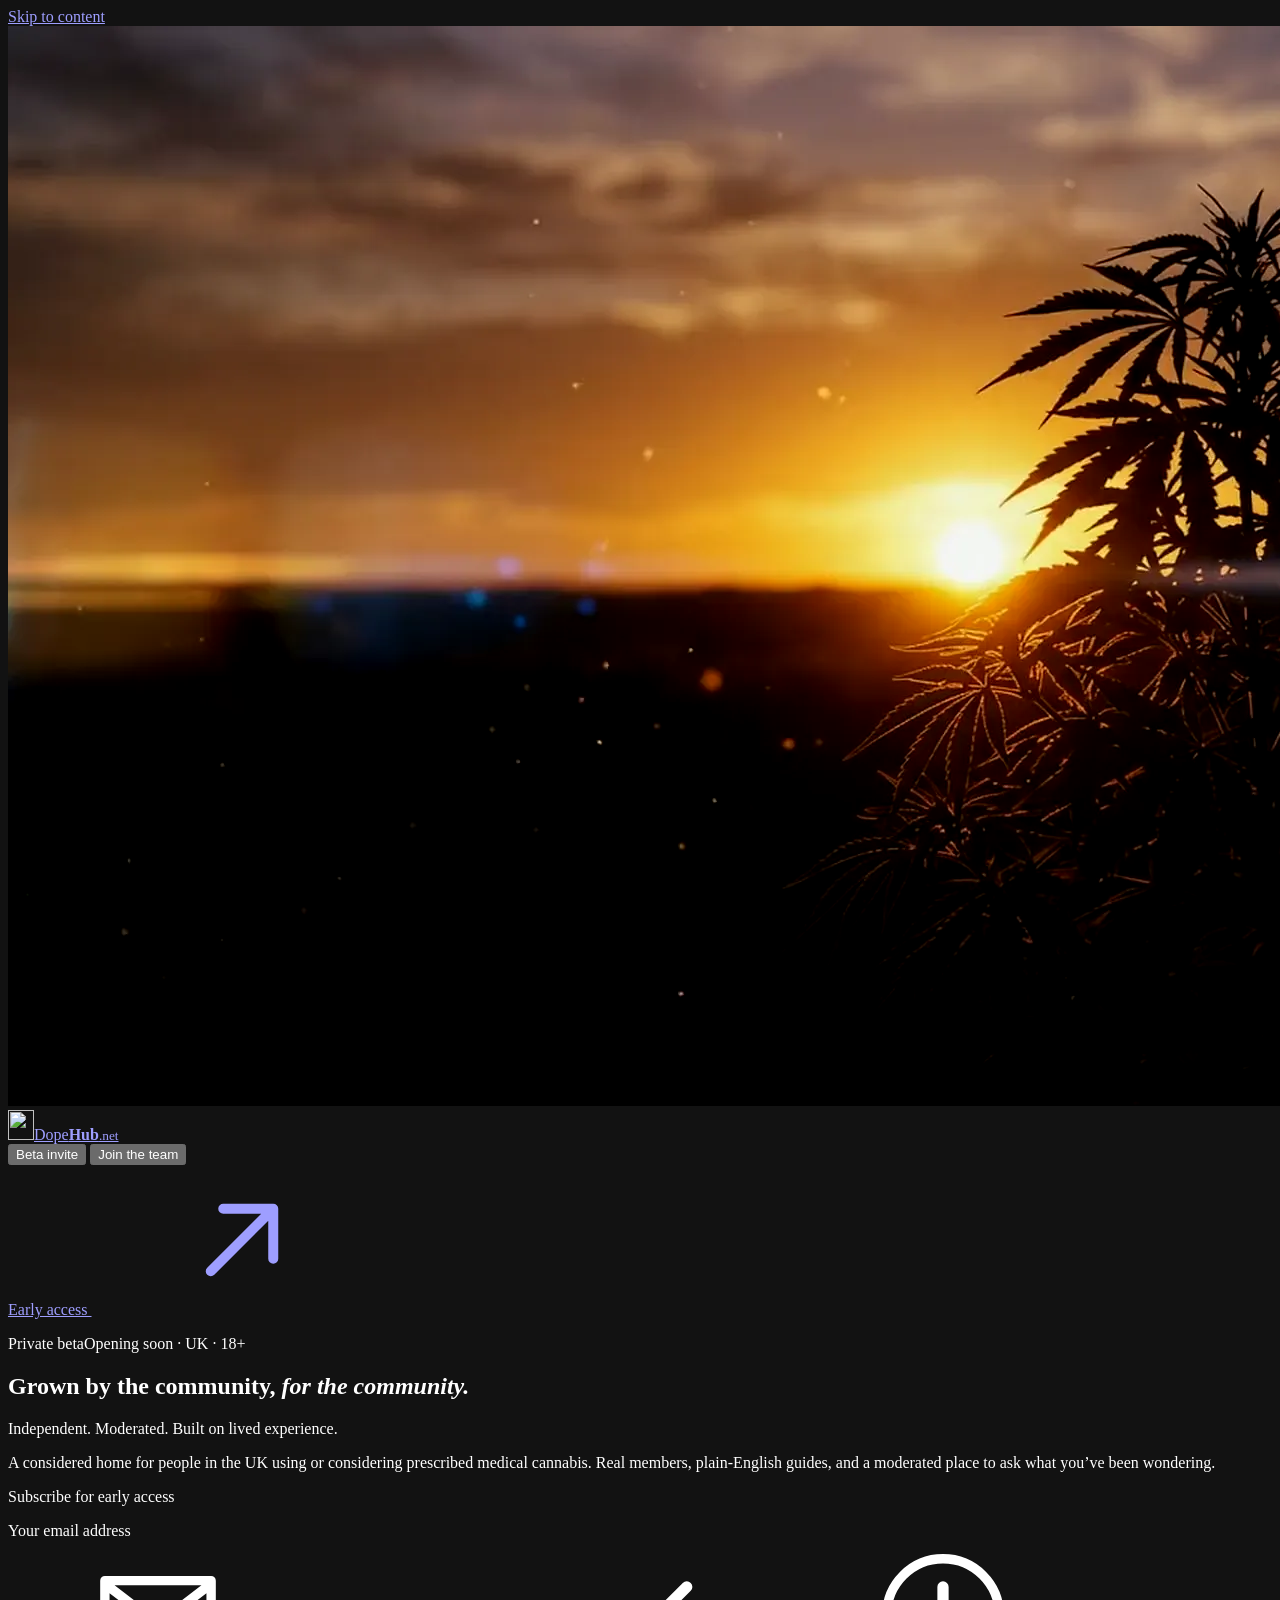
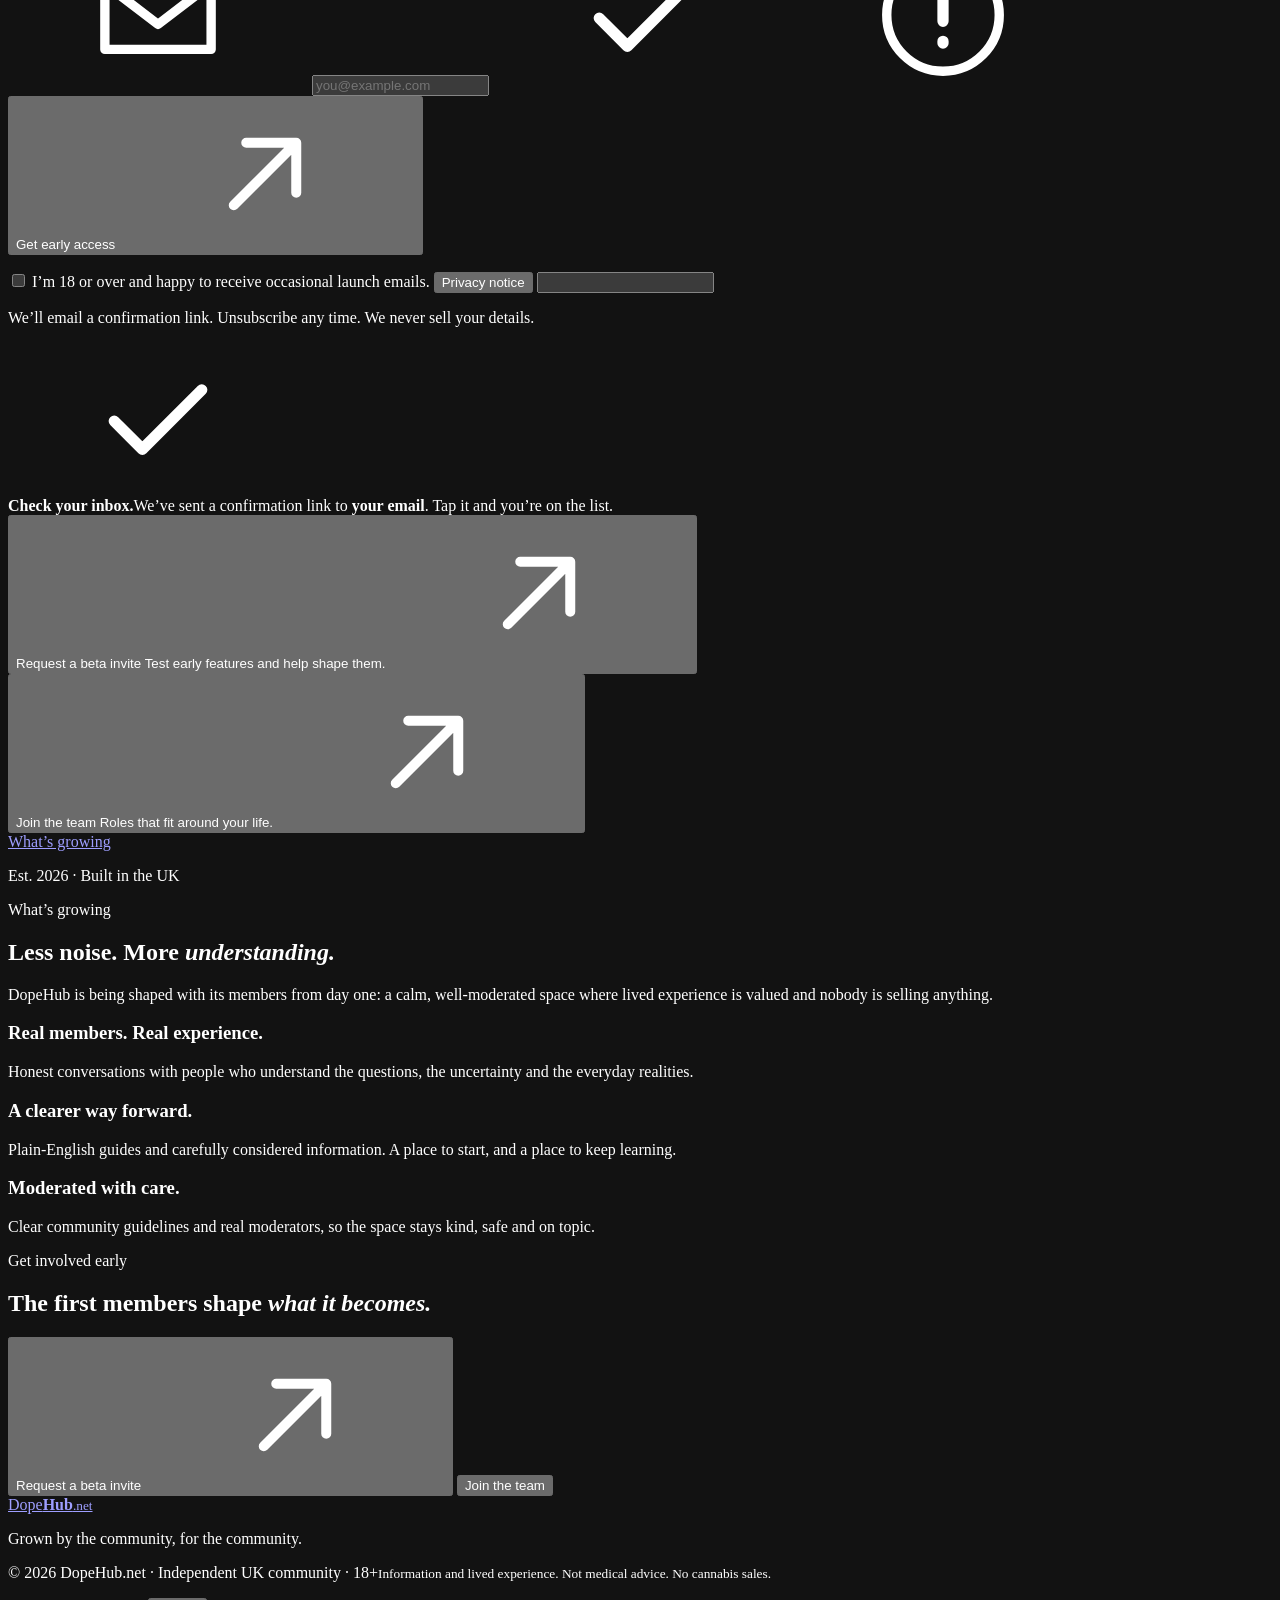
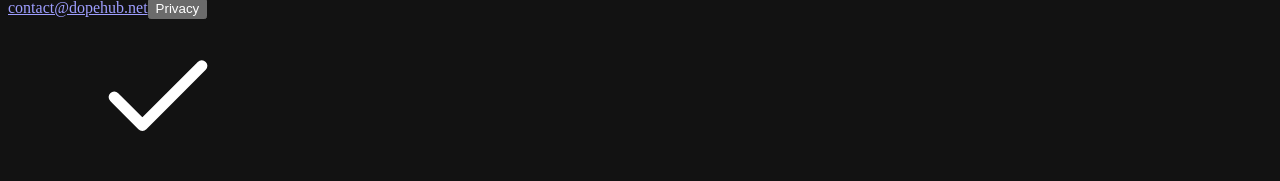
==== commit fed68549: "Remove decorative numbering and filler labels Drop the N° 01-03 markers, the Double opt-in tag and d" ====
--- a/site/index.html
+++ b/site/index.html
@@ -74,10 +74,7 @@
       <form id="subscribe" class="portal frame" novalidate aria-labelledby="portal-title" aria-describedby="subscribe-note">
         <span class="ticks" aria-hidden="true"></span><span class="sweep" aria-hidden="true"></span>
         <div class="portal-head">
-          <span class="num" aria-hidden="true">N°&nbsp;01</span>
           <p id="portal-title" class="portal-title">Subscribe for early access</p>
-          <span class="leader" aria-hidden="true"></span>
-          <p class="portal-meta"><span class="dot" aria-hidden="true"></span>Double opt-in</p>
         </div>
         <div class="portal-form">
           <label class="sr-only" for="hero-email">Your email address</label>
@@ -103,13 +100,11 @@
 
       <div class="paths" role="group" aria-label="More ways to get involved">
         <button type="button" class="path" data-beta>
-          <span class="path-meta"><span class="num">N°&nbsp;02</span><span>Private beta</span></span>
           <span class="path-title">Request a beta invite</span>
           <span class="path-sub">Test early features and help shape them.</span>
           <span class="path-go" aria-hidden="true"><svg class="ico"><use href="#i-arrow"/></svg></span>
         </button>
         <button type="button" class="path" data-contribute>
-          <span class="path-meta"><span class="num">N°&nbsp;03</span><span>Volunteer</span></span>
           <span class="path-title">Join the team</span>
           <span class="path-sub">Roles that fit around your life.</span>
           <span class="path-go" aria-hidden="true"><svg class="ico"><use href="#i-arrow"/></svg></span>
@@ -131,9 +126,9 @@
       <p class="about-sub">DopeHub is being shaped with its members from day one: a calm, well-moderated space where lived experience is valued and nobody is selling anything.</p>
     </div>
     <div class="pillars">
-      <article class="pillar reveal"><div class="pillar-meta"><span class="pillar-index" aria-hidden="true">01</span><span>Lived experience</span></div><h3>Real members. Real experience.</h3><p>Honest conversations with people who understand the questions, the uncertainty and the everyday realities.</p></article>
-      <article class="pillar reveal"><div class="pillar-meta"><span class="pillar-index" aria-hidden="true">02</span><span>Plain English</span></div><h3>A clearer way forward.</h3><p>Plain-English guides and carefully considered information. A place to start, and a place to keep learning.</p></article>
-      <article class="pillar reveal"><div class="pillar-meta"><span class="pillar-index" aria-hidden="true">03</span><span>Moderation</span></div><h3>Moderated with care.</h3><p>Clear community guidelines and real moderators, so the space stays kind, safe and on topic.</p></article>
+      <article class="pillar reveal"><h3>Real members. Real experience.</h3><p>Honest conversations with people who understand the questions, the uncertainty and the everyday realities.</p></article>
+      <article class="pillar reveal"><h3>A clearer way forward.</h3><p>Plain-English guides and carefully considered information. A place to start, and a place to keep learning.</p></article>
+      <article class="pillar reveal"><h3>Moderated with care.</h3><p>Clear community guidelines and real moderators, so the space stays kind, safe and on topic.</p></article>
     </div>
 
     <div class="invite frame reveal"><span class="ticks" aria-hidden="true"></span>
@@ -204,10 +199,10 @@
     </div>
     <div class="contributions" aria-label="Ways to contribute">
       <p class="contributions-label">A few ways to make a difference</p>
-      <button type="button" data-role="moderator"><span class="role-index">01</span><span>Community &amp; moderation<small>Make people feel welcome.</small></span><svg class="ico" aria-hidden="true"><use href="#i-arrow"/></svg></button>
-      <button type="button" data-role="writer"><span class="role-index">02</span><span>Writing &amp; editorial<small>Bring clarity to the conversation.</small></span><svg class="ico" aria-hidden="true"><use href="#i-arrow"/></svg></button>
-      <button type="button" data-role="clinical"><span class="role-index">03</span><span>Clinical review<small>Pharmacists, nurses, doctors, researchers.</small></span><svg class="ico" aria-hidden="true"><use href="#i-arrow"/></svg></button>
-      <button type="button" data-role="developer"><span class="role-index">04</span><span>Design &amp; development<small>Make useful things feel effortless.</small></span><svg class="ico" aria-hidden="true"><use href="#i-arrow"/></svg></button>
+      <button type="button" data-role="moderator"><span>Community &amp; moderation<small>Make people feel welcome.</small></span><svg class="ico" aria-hidden="true"><use href="#i-arrow"/></svg></button>
+      <button type="button" data-role="writer"><span>Writing &amp; editorial<small>Bring clarity to the conversation.</small></span><svg class="ico" aria-hidden="true"><use href="#i-arrow"/></svg></button>
+      <button type="button" data-role="clinical"><span>Clinical review<small>Pharmacists, nurses, doctors, researchers.</small></span><svg class="ico" aria-hidden="true"><use href="#i-arrow"/></svg></button>
+      <button type="button" data-role="developer"><span>Design &amp; development<small>Make useful things feel effortless.</small></span><svg class="ico" aria-hidden="true"><use href="#i-arrow"/></svg></button>
       <p class="contributions-note">Something else to offer? <button type="button" data-role="other">We’d love to hear it.</button></p>
     </div>
   </section>
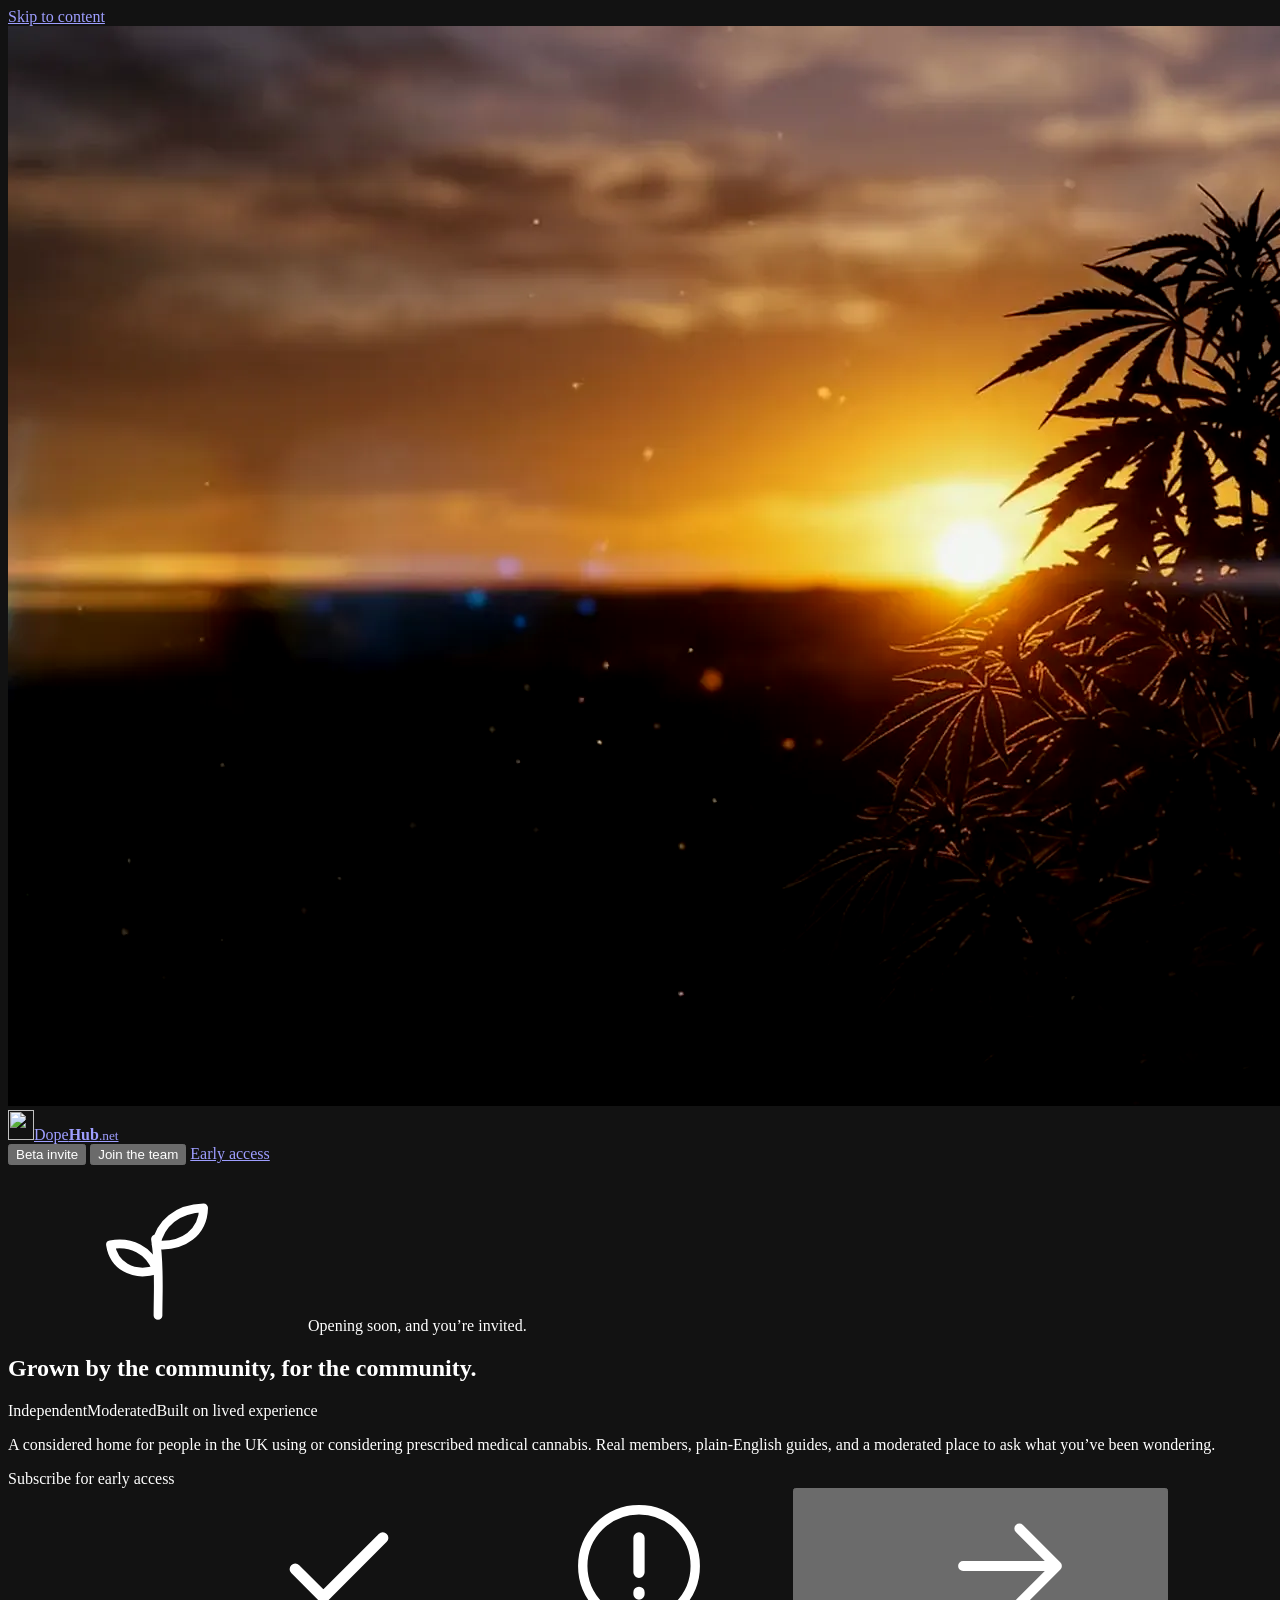
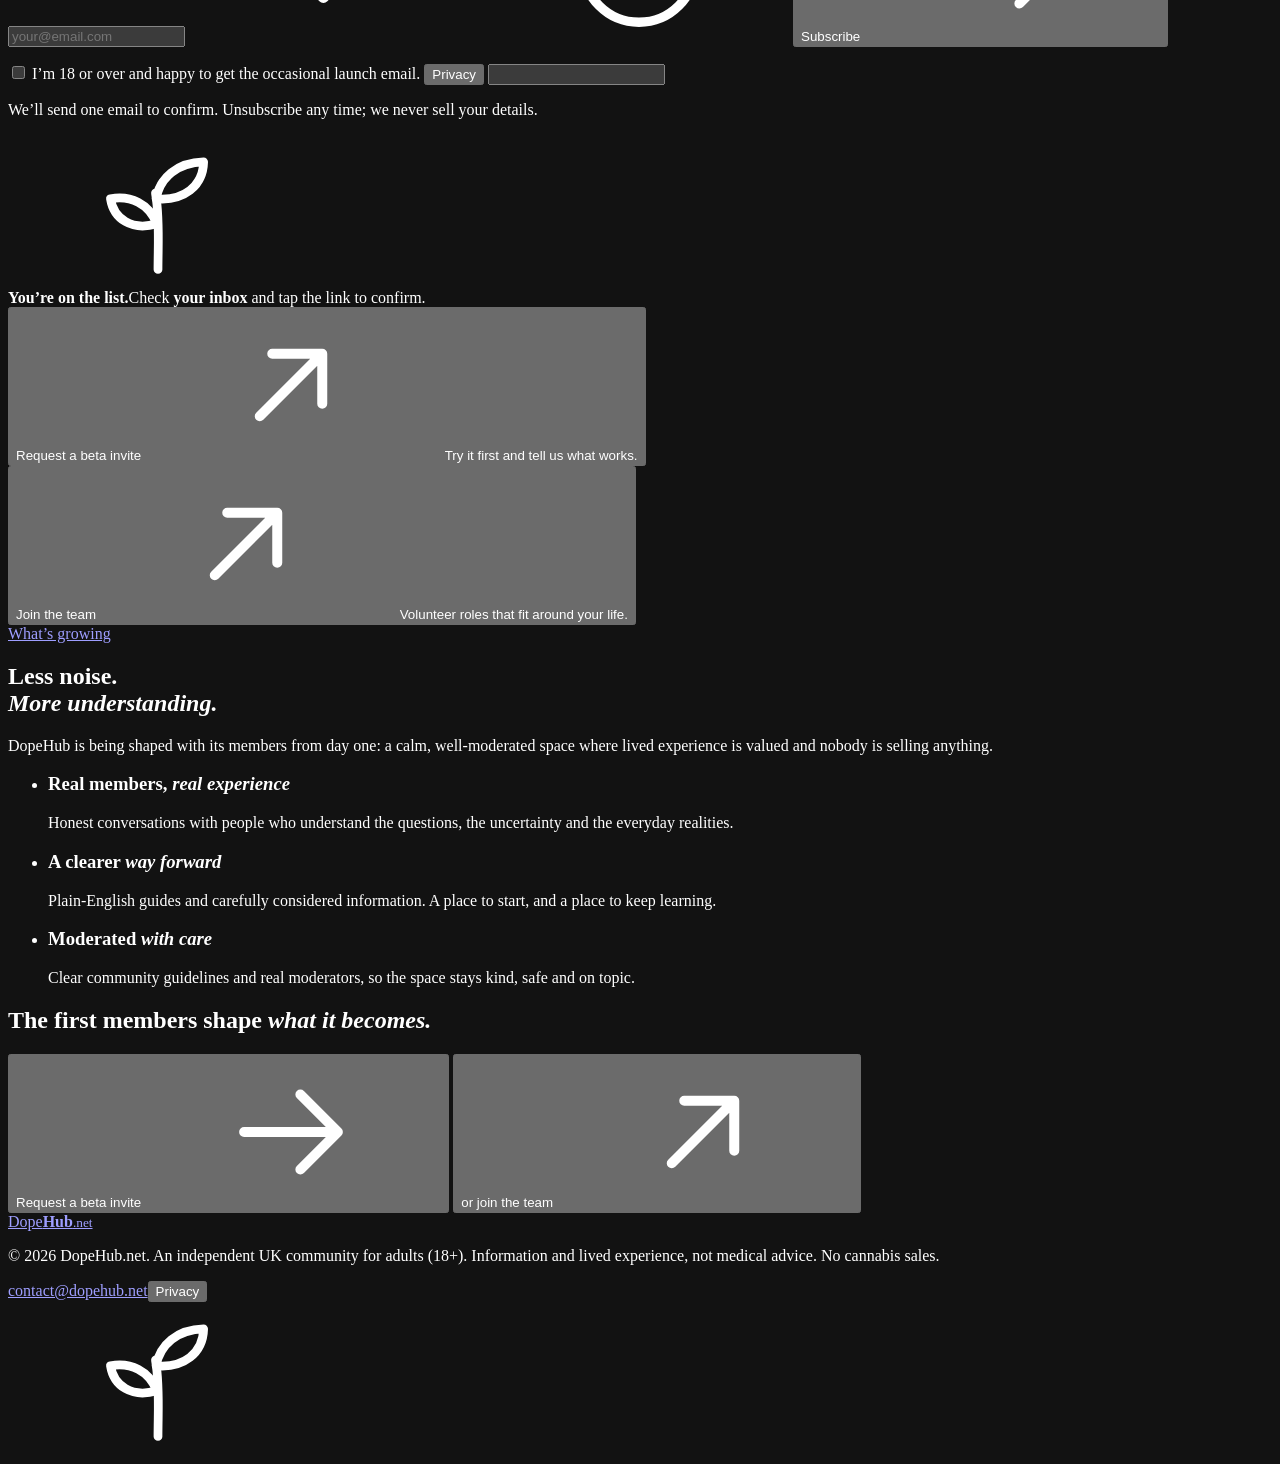
==== commit 801c462f: "Redesign foreground: no boxes, Fraunces type that grows, side drawers - Replace the status badge wit" ====
--- a/site/index.html
+++ b/site/index.html
@@ -6,7 +6,7 @@
 <title>DopeHub.net — Grown by the community, for the community</title>
 <meta name="description" content="DopeHub.net is an independent, moderated UK community built on lived experience of prescribed medical cannabis. Subscribe for early access, request a beta invite or join the team.">
 <link rel="canonical" href="https://dopehub.net/">
-<meta name="theme-color" content="#0a0806">
+<meta name="theme-color" content="#0b0805">
 <meta name="color-scheme" content="dark">
 <meta property="og:type" content="website">
 <meta property="og:site_name" content="DopeHub">
@@ -18,8 +18,9 @@
 <link rel="icon" href="/favicon.svg" type="image/svg+xml">
 <link rel="icon" href="/favicon.png" sizes="32x32" type="image/png">
 <link rel="apple-touch-icon" href="/apple-touch-icon.png">
-<link rel="preload" href="/fonts/Gambetta-Variable.woff2" as="font" type="font/woff2" crossorigin>
-<link rel="preload" href="/fonts/Switzer-Variable.woff2" as="font" type="font/woff2" crossorigin>
+<link rel="preload" href="/fonts/Fraunces-Variable.woff2" as="font" type="font/woff2" crossorigin>
+<link rel="preload" href="/fonts/Fraunces-Italic-Variable.woff2" as="font" type="font/woff2" crossorigin>
+<link rel="preload" href="/fonts/PlusJakartaSans-Variable.woff2" as="font" type="font/woff2" crossorigin>
 <link rel="preload" as="image" href="/media/loops/hero-sunset-poster.webp" fetchpriority="high">
 <link rel="stylesheet" href="/site.css">
 <script src="/head.js"></script>
@@ -27,13 +28,10 @@
 <body id="top">
 <a class="skip" href="#main">Skip to content</a>
 
-<!-- Shared icon set -->
 <svg width="0" height="0" class="sprite" aria-hidden="true" focusable="false">
-  <symbol id="i-mail" viewBox="0 0 24 24"><path d="M3.5 6.5h17v11h-17z M3.5 7l8.5 6.5L20.5 7" fill="none" stroke="currentColor" stroke-width="1.5" stroke-linejoin="round"/></symbol>
+  <symbol id="i-sprout" viewBox="0 0 24 24"><path pathLength="1" d="M12 21.5c0-4 .3-8.2-.4-12.2" fill="none" stroke="currentColor" stroke-width="1.4" stroke-linecap="round"/><path pathLength="1" d="M11.8 14.2C10.6 11 7.6 9.6 4.4 10.2c.5 3.2 3.4 5.2 7.4 4z" fill="none" stroke="currentColor" stroke-width="1.4" stroke-linejoin="round"/><path pathLength="1" d="M11.7 10.2c.6-3.4 3.4-5.8 7.6-5.9-.1 3.9-3.2 6.3-7.6 5.9z" fill="none" stroke="currentColor" stroke-width="1.4" stroke-linejoin="round"/></symbol>
   <symbol id="i-arrow" viewBox="0 0 24 24"><path d="M7 17 17 7M9 7h8v8" fill="none" stroke="currentColor" stroke-width="1.6" stroke-linecap="round" stroke-linejoin="round"/></symbol>
-  <symbol id="i-right" viewBox="0 0 24 24"><path d="M5 12h14M13 6l6 6-6 6" fill="none" stroke="currentColor" stroke-width="1.6" stroke-linecap="round" stroke-linejoin="round"/></symbol>
-  <symbol id="i-key" viewBox="0 0 24 24"><circle cx="8" cy="15" r="4" fill="none" stroke="currentColor" stroke-width="1.5"/><path d="m11 12 8-8m-3 3 2.5 2.5M14 9l2 2" fill="none" stroke="currentColor" stroke-width="1.5" stroke-linecap="round"/></symbol>
-  <symbol id="i-hands" viewBox="0 0 24 24"><circle cx="8" cy="8" r="3" fill="none" stroke="currentColor" stroke-width="1.5"/><circle cx="16.5" cy="9" r="2.5" fill="none" stroke="currentColor" stroke-width="1.5"/><path d="M2.5 19.5c.6-3.4 2.8-5.5 5.5-5.5s4.9 2.1 5.5 5.5M14 14.6c.8-.4 1.6-.6 2.5-.6 2.4 0 4.3 1.8 5 4.8" fill="none" stroke="currentColor" stroke-width="1.5" stroke-linecap="round"/></symbol>
+  <symbol id="i-right" viewBox="0 0 24 24"><path d="M4.5 12h15M13.5 6l6 6-6 6" fill="none" stroke="currentColor" stroke-width="1.6" stroke-linecap="round" stroke-linejoin="round"/></symbol>
   <symbol id="i-check" viewBox="0 0 24 24"><path d="m5 12.5 4.5 4.5L19 7.5" fill="none" stroke="currentColor" stroke-width="1.8" stroke-linecap="round" stroke-linejoin="round"/></symbol>
   <symbol id="i-alert" viewBox="0 0 24 24"><circle cx="12" cy="12" r="9" fill="none" stroke="currentColor" stroke-width="1.5"/><path d="M12 7.5v5.5M12 16.2v.3" fill="none" stroke="currentColor" stroke-width="1.8" stroke-linecap="round"/></symbol>
   <symbol id="i-close" viewBox="0 0 24 24"><path d="M6 6l12 12M18 6 6 18" fill="none" stroke="currentColor" stroke-width="1.6" stroke-linecap="round"/></symbol>
@@ -44,7 +42,7 @@
 <!-- Layer 1: background loop (video2). Phones under 768px, reduced-motion and data-saver visitors see the poster only. -->
 <div class="bg" aria-hidden="true">
   <video class="bg-video" muted loop playsinline preload="auto" tabindex="-1" disablepictureinpicture disableremoteplayback poster="/media/loops/hero-sunset-poster.webp" data-webm="/media/loops/hero-sunset.webm" data-mp4="/media/loops/hero-sunset.mp4"></video>
-  <!-- Layer 2: amber undertone, directional scrim, vignette, sun bloom, film grain -->
+  <!-- Layer 2: amber undertone, directional scrim, vignette, sun bloom -->
   <div class="warmth"></div>
   <div class="scrim"></div>
   <div class="vignette"></div>
@@ -57,163 +55,139 @@
   <nav class="nav-links" aria-label="Get involved">
     <button type="button" class="nav-link" data-beta>Beta invite</button>
     <button type="button" class="nav-link" data-contribute>Join the team</button>
+    <a class="nav-link nav-cta" href="#subscribe" data-focus-hero>Early access</a>
   </nav>
-  <a class="btn primary small" href="#subscribe" data-focus-hero>Early access <svg class="ico" aria-hidden="true"><use href="#i-arrow"/></svg></a>
 </header>
 
 <main id="main">
   <section class="hero" aria-labelledby="headline">
     <div class="hero-content" data-parallax>
-      <p class="badge"><span class="pulse" aria-hidden="true"></span><span>Private beta</span><span class="sep" aria-hidden="true"></span><span class="badge-dim">Opening soon · UK · 18+</span></p>
-
-      <h1 id="headline" class="headline">Grown by the community, <em>for the community.</em></h1>
-      <p class="lede">Independent. Moderated. Built on lived experience.</p>
+      <p class="hello"><svg class="hello-sprout" aria-hidden="true"><use href="#i-sprout"/></svg>Opening soon, and you’re invited.</p>
+
+      <h1 id="headline" class="headline" data-grow><span class="hl-line">Grown by the community,</span> <span class="hl-line hl-italic">for the community.</span></h1>
+      <p class="lede">Independent<i aria-hidden="true"></i>Moderated<i aria-hidden="true"></i>Built on lived experience</p>
       <p class="sub">A considered home for people in the UK using or considering prescribed medical cannabis. Real members, plain-English guides, and a moderated place to ask what you’ve been wondering.</p>
 
       <!-- Primary action: early-access subscription (newsletter) -->
-      <form id="subscribe" class="portal frame" novalidate aria-labelledby="portal-title" aria-describedby="subscribe-note">
-        <span class="ticks" aria-hidden="true"></span><span class="sweep" aria-hidden="true"></span>
-        <div class="portal-head">
-          <p id="portal-title" class="portal-title">Subscribe for early access</p>
-        </div>
-        <div class="portal-form">
-          <label class="sr-only" for="hero-email">Your email address</label>
-          <div class="bar" data-state="idle">
-            <svg class="bar-icon ico" aria-hidden="true"><use href="#i-mail"/></svg>
-            <input id="hero-email" name="email" type="email" inputmode="email" autocomplete="email" spellcheck="false" placeholder="you@example.com" maxlength="254" required aria-describedby="hero-validation">
-            <span class="bar-state" aria-hidden="true"><svg class="ico ok"><use href="#i-check"/></svg><svg class="ico bad"><use href="#i-alert"/></svg></span>
-            <button class="btn primary" type="submit"><span>Get early access</span><svg class="ico" aria-hidden="true"><use href="#i-arrow"/></svg></button>
+      <form id="subscribe" class="signup" novalidate aria-describedby="subscribe-note">
+        <div class="signup-form">
+          <label class="signup-label" for="hero-email">Subscribe for early access</label>
+          <div class="line" data-state="idle">
+            <input id="hero-email" name="email" type="email" inputmode="email" autocomplete="email" spellcheck="false" placeholder="your@email.com" maxlength="254" required aria-describedby="hero-validation">
+            <span class="line-state" aria-hidden="true"><svg class="ico ok"><use href="#i-check"/></svg><svg class="ico bad"><use href="#i-alert"/></svg></span>
+            <button class="btn primary" type="submit"><span>Subscribe</span><svg class="ico" aria-hidden="true"><use href="#i-right"/></svg></button>
           </div>
           <p class="validation" id="hero-validation" aria-live="polite"></p>
           <label class="check">
             <input type="checkbox" name="consent" value="1">
-            <span>I’m 18 or over and happy to receive occasional launch emails. <button type="button" class="link" data-privacy>Privacy notice</button></span>
+            <span>I’m 18 or over and happy to get the occasional launch email. <button type="button" class="link" data-privacy>Privacy</button></span>
           </label>
           <input class="hp" type="text" name="website" tabindex="-1" autocomplete="off" aria-hidden="true">
-          <p id="subscribe-note" class="note">We’ll email a confirmation link. Unsubscribe any time. We never sell your details.</p>
+          <p id="subscribe-note" class="note">We’ll send one email to confirm. Unsubscribe any time; we never sell your details.</p>
         </div>
         <div class="done" id="hero-done" tabindex="-1" role="status">
-          <span class="success-mark" aria-hidden="true"><svg class="ico"><use href="#i-check"/></svg></span>
-          <div><b>Check your inbox.</b><span>We’ve sent a confirmation link to <strong data-hero-address>your email</strong>. Tap it and you’re on the list.</span></div>
+          <svg class="done-sprout" aria-hidden="true"><use href="#i-sprout"/></svg>
+          <div><b>You’re on the list.</b><span>Check <strong data-hero-address>your inbox</strong> and tap the link to confirm.</span></div>
         </div>
       </form>
 
-      <div class="paths" role="group" aria-label="More ways to get involved">
-        <button type="button" class="path" data-beta>
-          <span class="path-title">Request a beta invite</span>
-          <span class="path-sub">Test early features and help shape them.</span>
-          <span class="path-go" aria-hidden="true"><svg class="ico"><use href="#i-arrow"/></svg></span>
+      <div class="also" role="group" aria-label="More ways to get involved">
+        <button type="button" class="also-link" data-beta>
+          <span class="also-title">Request a beta invite<svg class="ico" aria-hidden="true"><use href="#i-arrow"/></svg></span>
+          <span class="also-sub">Try it first and tell us what works.</span>
         </button>
-        <button type="button" class="path" data-contribute>
-          <span class="path-title">Join the team</span>
-          <span class="path-sub">Roles that fit around your life.</span>
-          <span class="path-go" aria-hidden="true"><svg class="ico"><use href="#i-arrow"/></svg></span>
+        <button type="button" class="also-link" data-contribute>
+          <span class="also-title">Join the team<svg class="ico" aria-hidden="true"><use href="#i-arrow"/></svg></span>
+          <span class="also-sub">Volunteer roles that fit around your life.</span>
         </button>
       </div>
     </div>
 
     <div class="hero-foot">
       <a class="scroll-cue" href="#about"><i aria-hidden="true"></i><span>What’s growing</span></a>
-      <p class="hero-credits" aria-hidden="true">Est. 2026 · Built in the UK</p>
       <button class="motion-toggle" type="button" aria-pressed="false" data-motion-toggle hidden><svg class="ico i-pause" aria-hidden="true"><use href="#i-pause"/></svg><svg class="ico i-play" aria-hidden="true"><use href="#i-play"/></svg><span data-label>Pause motion</span></button>
     </div>
   </section>
 
   <section class="about" id="about" aria-labelledby="about-title">
     <div class="about-head reveal">
-      <p class="eyebrow">What’s growing</p>
-      <h2 id="about-title">Less noise. More <em>understanding.</em></h2>
+      <h2 id="about-title">Less noise.<br><em>More understanding.</em></h2>
       <p class="about-sub">DopeHub is being shaped with its members from day one: a calm, well-moderated space where lived experience is valued and nobody is selling anything.</p>
     </div>
-    <div class="pillars">
-      <article class="pillar reveal"><h3>Real members. Real experience.</h3><p>Honest conversations with people who understand the questions, the uncertainty and the everyday realities.</p></article>
-      <article class="pillar reveal"><h3>A clearer way forward.</h3><p>Plain-English guides and carefully considered information. A place to start, and a place to keep learning.</p></article>
-      <article class="pillar reveal"><h3>Moderated with care.</h3><p>Clear community guidelines and real moderators, so the space stays kind, safe and on topic.</p></article>
-    </div>
-
-    <div class="invite frame reveal"><span class="ticks" aria-hidden="true"></span>
-      <div>
-        <p class="eyebrow">Get involved early</p>
-        <h2 class="invite-title">The first members shape <em>what it becomes.</em></h2>
-      </div>
-      <div class="invite-actions">
-        <button type="button" class="btn primary" data-beta>Request a beta invite <svg class="ico" aria-hidden="true"><use href="#i-arrow"/></svg></button>
-        <button type="button" class="btn ghost" data-contribute>Join the team</button>
+    <ul class="values">
+      <li class="value reveal"><h3>Real members, <em>real experience</em></h3><p>Honest conversations with people who understand the questions, the uncertainty and the everyday realities.</p></li>
+      <li class="value reveal"><h3>A clearer <em>way forward</em></h3><p>Plain-English guides and carefully considered information. A place to start, and a place to keep learning.</p></li>
+      <li class="value reveal"><h3>Moderated <em>with care</em></h3><p>Clear community guidelines and real moderators, so the space stays kind, safe and on topic.</p></li>
+    </ul>
+
+    <div class="closing reveal">
+      <h2 class="closing-title">The first members shape <em>what it becomes.</em></h2>
+      <div class="closing-actions">
+        <button type="button" class="btn primary" data-beta><span>Request a beta invite</span><svg class="ico" aria-hidden="true"><use href="#i-right"/></svg></button>
+        <button type="button" class="text-link" data-contribute>or join the team<svg class="ico" aria-hidden="true"><use href="#i-arrow"/></svg></button>
       </div>
     </div>
   </section>
 </main>
 
 <footer class="footer">
-  <div class="footer-main">
-    <a class="wordmark" href="#top" aria-label="DopeHub.net, back to top"><span>Dope<b>Hub</b><small>.net</small></span></a>
-    <p class="footer-message">Grown by the community, for the community.</p>
-  </div>
-  <div class="footer-bottom">
-    <p>© <span id="year">2026</span> DopeHub.net · Independent UK community · 18+<small>Information and lived experience. Not medical advice. No cannabis sales.</small></p>
-    <div class="footer-links"><a href="mailto:contact@dopehub.net">contact@dopehub.net</a><button class="link" type="button" data-privacy>Privacy</button></div>
-  </div>
+  <a class="wordmark" href="#top" aria-label="DopeHub.net, back to top"><span>Dope<b>Hub</b><small>.net</small></span></a>
+  <p class="footer-legal">© <span id="year">2026</span> DopeHub.net. An independent UK community for adults (18+). Information and lived experience, not medical advice. No cannabis sales.</p>
+  <div class="footer-links"><a href="mailto:contact@dopehub.net">contact@dopehub.net</a><button class="link" type="button" data-privacy>Privacy</button></div>
 </footer>
 
-<!-- ============ DIALOG: Beta invite (newsletter and beta preferences; beta is pre-selected) ============ -->
-<dialog id="signup-dialog" class="dlg sheet" aria-labelledby="signup-title"><span class="ticks" aria-hidden="true"></span>
-  <button class="dlg-close floating-close" type="button" aria-label="Close" data-close><svg class="ico" aria-hidden="true"><use href="#i-close"/></svg></button>
-  <div class="sheet-grid">
-    <aside class="sheet-aside">
-      <p class="badge small"><span class="pulse" aria-hidden="true"></span>Private beta</p>
-      <h2 id="signup-title">Request a<br><em>beta invite.</em></h2>
-      <ul class="perks">
-        <li><svg class="ico" aria-hidden="true"><use href="#i-check"/></svg><span><b>Early features</b>Try the community before it opens.</span></li>
-        <li><svg class="ico" aria-hidden="true"><use href="#i-check"/></svg><span><b>Your voice counts</b>Help shape guides, tools and moderation.</span></li>
-        <li><svg class="ico" aria-hidden="true"><use href="#i-check"/></svg><span><b>Invitations in waves</b>Places are limited; we’ll email you.</span></li>
-      </ul>
-    </aside>
-    <div class="sheet-main" id="signup">
-      <form id="early-access" class="form" novalidate aria-describedby="signup-note">
-        <fieldset class="preferences"><legend class="label">What would you like?</legend>
-          <label class="preference"><input type="checkbox" name="beta" value="1"><span><b>Beta invitation</b><small>Help test &amp; shape the platform</small></span></label>
-          <label class="preference"><input type="checkbox" name="newsletter" value="1"><span><b>Newsletter</b><small>Occasional updates &amp; launch news</small></span></label>
-        </fieldset>
-        <div class="field" data-state="idle"><label for="sub-email">Your email address</label><input id="sub-email" name="email" type="email" inputmode="email" autocomplete="email" spellcheck="false" required placeholder="you@example.com" maxlength="254" data-live></div>
-        <label class="check"><input type="checkbox" name="consent" value="1"><span>I’m 18 or over and agree to emails for my selected preferences. <button type="button" class="link" data-privacy>Privacy notice</button></span></label>
-        <input class="hp" type="text" name="website" tabindex="-1" autocomplete="off" aria-hidden="true">
-        <p class="msg" role="alert"></p>
-        <button class="btn primary wide" type="submit">Send request <svg class="ico" aria-hidden="true"><use href="#i-arrow"/></svg></button>
-        <p id="signup-note" class="note">Confirm by email. Unsubscribe any time. Beta invitations follow separately when access is ready.</p>
-      </form>
-      <div class="done" id="sub-done" tabindex="-1" role="status"><span class="success-mark" aria-hidden="true"><svg class="ico"><use href="#i-check"/></svg></span><h3 class="done-title">Check your inbox.</h3><p>We’ll email a confirmation link for new or changed preferences. If you’ve already confirmed these choices, you’re all set.</p><p id="signup-confirm-detail">Confirm your selected preferences using the link in your email.</p><button class="btn ghost" type="button" data-close>Done</button></div>
-    </div>
-  </div>
-</dialog>
-
-<!-- ============ DIALOG: Join the team (ways to contribute) ============ -->
-<dialog id="contribute" class="dlg contribute-dialog" aria-labelledby="contribute-title"><span class="ticks" aria-hidden="true"></span>
-  <button class="dlg-close floating-close" type="button" aria-label="Close" data-close><svg class="ico" aria-hidden="true"><use href="#i-close"/></svg></button>
-  <section class="join-section" aria-labelledby="contribute-title">
-    <div class="join-heading">
-      <p class="eyebrow">Good people. Shared purpose.</p>
-      <h2 id="contribute-title">There’s room for<br><em>what you bring.</em></h2>
-      <p>Help build a calmer, better-informed community. We’re looking for volunteers with care, curiosity and a little time to give.</p>
-      <button class="btn primary" type="button" data-role="">Apply to join <svg class="ico" aria-hidden="true"><use href="#i-arrow"/></svg></button>
-      <span class="volunteer-note">Volunteer roles · Flexible around your life · No CV needed</span>
-    </div>
-    <div class="contributions" aria-label="Ways to contribute">
-      <p class="contributions-label">A few ways to make a difference</p>
+<!-- ============ DRAWER: Beta invite (newsletter and beta preferences; beta is switched on when opened from a beta button) ============ -->
+<dialog id="signup-dialog" class="dlg drawer" aria-labelledby="signup-title">
+  <div class="drawer-head">
+    <h2 id="signup-title">Request a <em>beta invite</em></h2>
+    <button class="dlg-close" type="button" aria-label="Close" data-close><svg class="ico" aria-hidden="true"><use href="#i-close"/></svg></button>
+  </div>
+  <div class="drawer-body" id="signup">
+    <form id="early-access" class="form" novalidate aria-describedby="signup-note">
+      <p class="intro">Beta places open in small waves. Members who join early help shape the guides, the tools and how the community is moderated.</p>
+      <fieldset class="switches"><legend class="sr-only">What would you like?</legend>
+        <label class="switch-row"><span><b>Beta invitation</b><small>Try new features first and tell us what works.</small></span><input class="switch" type="checkbox" role="switch" name="beta" value="1"></label>
+        <label class="switch-row"><span><b>Newsletter</b><small>Occasional updates and launch news.</small></span><input class="switch" type="checkbox" role="switch" name="newsletter" value="1"></label>
+      </fieldset>
+      <div class="field" data-state="idle"><label for="sub-email">Your email address</label><input id="sub-email" name="email" type="email" inputmode="email" autocomplete="email" spellcheck="false" required placeholder="your@email.com" maxlength="254" data-live></div>
+      <label class="check"><input type="checkbox" name="consent" value="1"><span>I’m 18 or over and agree to emails for what I’ve switched on. <button type="button" class="link" data-privacy>Privacy</button></span></label>
+      <input class="hp" type="text" name="website" tabindex="-1" autocomplete="off" aria-hidden="true">
+      <p class="msg" role="alert"></p>
+      <button class="btn primary wide" type="submit"><span>Send request</span><svg class="ico" aria-hidden="true"><use href="#i-right"/></svg></button>
+      <p id="signup-note" class="note">You’ll get one email to confirm. Beta invitations follow separately when access is ready.</p>
+    </form>
+    <div class="done" id="sub-done" tabindex="-1" role="status"><svg class="done-sprout" aria-hidden="true"><use href="#i-sprout"/></svg><h3 class="done-title">Check your inbox.</h3><p>We’ll email a confirmation link for new or changed preferences. If you’ve already confirmed these choices, you’re all set.</p><p id="signup-confirm-detail">Confirm your selected preferences using the link in your email.</p><button class="text-link" type="button" data-close>Back to the page</button></div>
+  </div>
+</dialog>
+
+<!-- ============ DRAWER: Join the team (ways to contribute) ============ -->
+<dialog id="contribute" class="dlg drawer" aria-labelledby="contribute-title">
+  <div class="drawer-head">
+    <h2 id="contribute-title">There’s room for <em>what you bring</em></h2>
+    <button class="dlg-close" type="button" aria-label="Close" data-close><svg class="ico" aria-hidden="true"><use href="#i-close"/></svg></button>
+  </div>
+  <div class="drawer-body">
+    <p class="intro">Help build a calmer, better-informed community. We’re looking for volunteers with care, curiosity and a little time to give. No CV needed.</p>
+    <div class="roles" aria-label="Ways to contribute">
       <button type="button" data-role="moderator"><span>Community &amp; moderation<small>Make people feel welcome.</small></span><svg class="ico" aria-hidden="true"><use href="#i-arrow"/></svg></button>
       <button type="button" data-role="writer"><span>Writing &amp; editorial<small>Bring clarity to the conversation.</small></span><svg class="ico" aria-hidden="true"><use href="#i-arrow"/></svg></button>
       <button type="button" data-role="clinical"><span>Clinical review<small>Pharmacists, nurses, doctors, researchers.</small></span><svg class="ico" aria-hidden="true"><use href="#i-arrow"/></svg></button>
       <button type="button" data-role="developer"><span>Design &amp; development<small>Make useful things feel effortless.</small></span><svg class="ico" aria-hidden="true"><use href="#i-arrow"/></svg></button>
-      <p class="contributions-note">Something else to offer? <button type="button" data-role="other">We’d love to hear it.</button></p>
-    </div>
-  </section>
-</dialog>
-
-<!-- ============ DIALOG: Application form ============ -->
-<dialog id="apply" class="dlg" aria-labelledby="apply-title">
-  <div class="dlg-head"><div><p class="eyebrow">Join the team</p><h2 id="apply-title">Apply to join</h2></div><button class="dlg-close" type="button" aria-label="Close" data-close><svg class="ico" aria-hidden="true"><use href="#i-close"/></svg></button></div>
-  <div class="dlg-body">
+      <button type="button" data-role="other"><span>Something else<small>Tell us what you’re good at.</small></span><svg class="ico" aria-hidden="true"><use href="#i-arrow"/></svg></button>
+    </div>
+    <button class="btn primary wide" type="button" data-role=""><span>Apply to join</span><svg class="ico" aria-hidden="true"><use href="#i-right"/></svg></button>
+  </div>
+</dialog>
+
+<!-- ============ DRAWER: Application form ============ -->
+<dialog id="apply" class="dlg drawer" aria-labelledby="apply-title">
+  <div class="drawer-head">
+    <h2 id="apply-title">Apply to join</h2>
+    <button class="dlg-close" type="button" aria-label="Close" data-close><svg class="ico" aria-hidden="true"><use href="#i-close"/></svg></button>
+  </div>
+  <div class="drawer-body">
     <form id="apply-form" class="form" novalidate>
-      <p class="intro">No CV needed. Tell us what you'd like to help with and how much time you have. These are volunteer roles. A member of the team will reply by email about your application.</p>
+      <p class="intro">Tell us what you’d like to help with and how much time you have. These are volunteer roles; someone from the team will reply by email.</p>
       <div class="grid2">
         <div class="field"><label for="ap-name">Name</label><input id="ap-name" name="name" type="text" autocomplete="name" required></div>
         <div class="field" data-state="idle"><label for="ap-email">Email</label><input id="ap-email" name="email" type="email" inputmode="email" autocomplete="email" required data-live></div>
@@ -245,29 +219,32 @@
       <div class="field"><label for="ap-link">Portfolio, GitHub or LinkedIn (optional)</label><input id="ap-link" name="link" type="url" inputmode="url" autocomplete="url" placeholder="https://"></div>
       <div class="field">
         <label for="ap-msg">Relevant experience and how you’d like to help</label>
-        <textarea id="ap-msg" name="message" rows="5" maxlength="1500" required></textarea>
+        <textarea id="ap-msg" name="message" rows="6" maxlength="1500" required></textarea>
         <p class="hint counter" data-count-for="ap-msg" aria-live="polite"></p>
       </div>
       <label class="check">
         <input type="checkbox" name="consent" value="1">
-        <span>I'm 18 or over and agree to DopeHub keeping these details to review my application. <button type="button" class="link" data-privacy>Privacy notice</button></span>
+        <span>I’m 18 or over and agree to DopeHub keeping these details to review my application. <button type="button" class="link" data-privacy>Privacy</button></span>
       </label>
       <input class="hp" type="text" name="website" tabindex="-1" autocomplete="off" aria-hidden="true">
       <p class="msg" role="alert" aria-live="assertive"></p>
-      <div class="actions"><button class="btn primary" type="submit">Send application</button><button class="btn ghost" type="button" data-close>Cancel</button></div>
+      <button class="btn primary wide" type="submit"><span>Send application</span><svg class="ico" aria-hidden="true"><use href="#i-right"/></svg></button>
     </form>
     <div class="done" id="apply-done" tabindex="-1" role="status" aria-live="polite">
-      <span class="success-mark" aria-hidden="true">✓</span>
-      <p class="done-title">Thanks, <span data-first-name>there</span>. We'll be in touch by email.</p>
-      <div class="actions"><button class="btn primary" type="button" data-close>Close</button></div>
-    </div>
-  </div>
-</dialog>
-
-<!-- ============ DIALOG: Privacy ============ -->
-<dialog id="privacy" class="dlg" aria-labelledby="privacy-title">
-  <div class="dlg-head"><div><p class="eyebrow">Your data</p><h2 id="privacy-title">Privacy notice</h2></div><button class="dlg-close" type="button" aria-label="Close" data-close><svg class="ico" aria-hidden="true"><use href="#i-close"/></svg></button></div>
-  <div class="dlg-body prose">
+      <svg class="done-sprout" aria-hidden="true"><use href="#i-sprout"/></svg>
+      <p class="done-title">Thanks, <span data-first-name>there</span>. We’ll be in touch by email.</p>
+      <button class="text-link" type="button" data-close>Back to the page</button>
+    </div>
+  </div>
+</dialog>
+
+<!-- ============ DRAWER: Privacy ============ -->
+<dialog id="privacy" class="dlg drawer" aria-labelledby="privacy-title">
+  <div class="drawer-head">
+    <h2 id="privacy-title">Privacy notice</h2>
+    <button class="dlg-close" type="button" aria-label="Close" data-close><svg class="ico" aria-hidden="true"><use href="#i-close"/></svg></button>
+  </div>
+  <div class="drawer-body prose">
     <p>This notice covers sign-ups for updates and early access, and team applications, on this page. Last updated 1 October 2026.</p>
     <h3>Who we are</h3><p>DopeHub.net, based in the United Kingdom. Contact us at <a href="mailto:contact@dopehub.net">contact@dopehub.net</a>.</p>
     <h3>What we collect</h3>
@@ -281,18 +258,21 @@
   </div>
 </dialog>
 
-<!-- ============ DIALOG: Unsubscribe (from email links) ============ -->
-<dialog id="unsub" class="dlg" aria-labelledby="unsub-title">
-  <div class="dlg-head"><div><p class="eyebrow">Email preferences</p><h2 id="unsub-title">Stop these emails?</h2></div><button class="dlg-close" type="button" aria-label="Close" data-close><svg class="ico" aria-hidden="true"><use href="#i-close"/></svg></button></div>
-  <div class="dlg-body">
-    <p>This link stops the messages it relates to. A newsletter unsubscribe keeps your beta request; a beta cancellation keeps your newsletter preference. Older combined-signup links remove both. You can also contact us to delete your details.</p>
+<!-- ============ DRAWER: Unsubscribe (from email links) ============ -->
+<dialog id="unsub" class="dlg drawer" aria-labelledby="unsub-title">
+  <div class="drawer-head">
+    <h2 id="unsub-title">Stop these emails?</h2>
+    <button class="dlg-close" type="button" aria-label="Close" data-close><svg class="ico" aria-hidden="true"><use href="#i-close"/></svg></button>
+  </div>
+  <div class="drawer-body">
+    <p class="intro">This link stops the messages it relates to. A newsletter unsubscribe keeps your beta request; a beta cancellation keeps your newsletter preference. Older combined-signup links remove both. You can also contact us to delete your details.</p>
     <p class="msg" role="status" aria-live="polite"></p>
-    <div class="actions"><button class="btn primary" type="button" data-unsub-yes>Unsubscribe</button><button class="btn ghost" type="button" data-close>Keep my preferences</button></div>
+    <div class="actions"><button class="btn primary" type="button" data-unsub-yes><span>Unsubscribe</span></button><button class="text-link" type="button" data-close>Keep my preferences</button></div>
   </div>
 </dialog>
 
 <div class="banner" id="banner" role="status" aria-live="polite" hidden><span class="banner-mark" aria-hidden="true"><svg class="ico"><use href="#i-check"/></svg></span><div><b></b><span></span></div><button type="button" aria-label="Dismiss"><svg class="ico" aria-hidden="true"><use href="#i-close"/></svg></button></div>
-<div class="toast" id="toast" role="status" aria-live="polite"><span class="toast-mark" aria-hidden="true"><svg class="ico"><use href="#i-check"/></svg></span><span data-toast-text></span></div>
+<div class="toast" id="toast" role="status" aria-live="polite"><svg class="toast-sprout" aria-hidden="true"><use href="#i-sprout"/></svg><span data-toast-text></span></div>
 
 <script src="/site.js" defer></script><script src="/app.js" defer></script>
 </body>
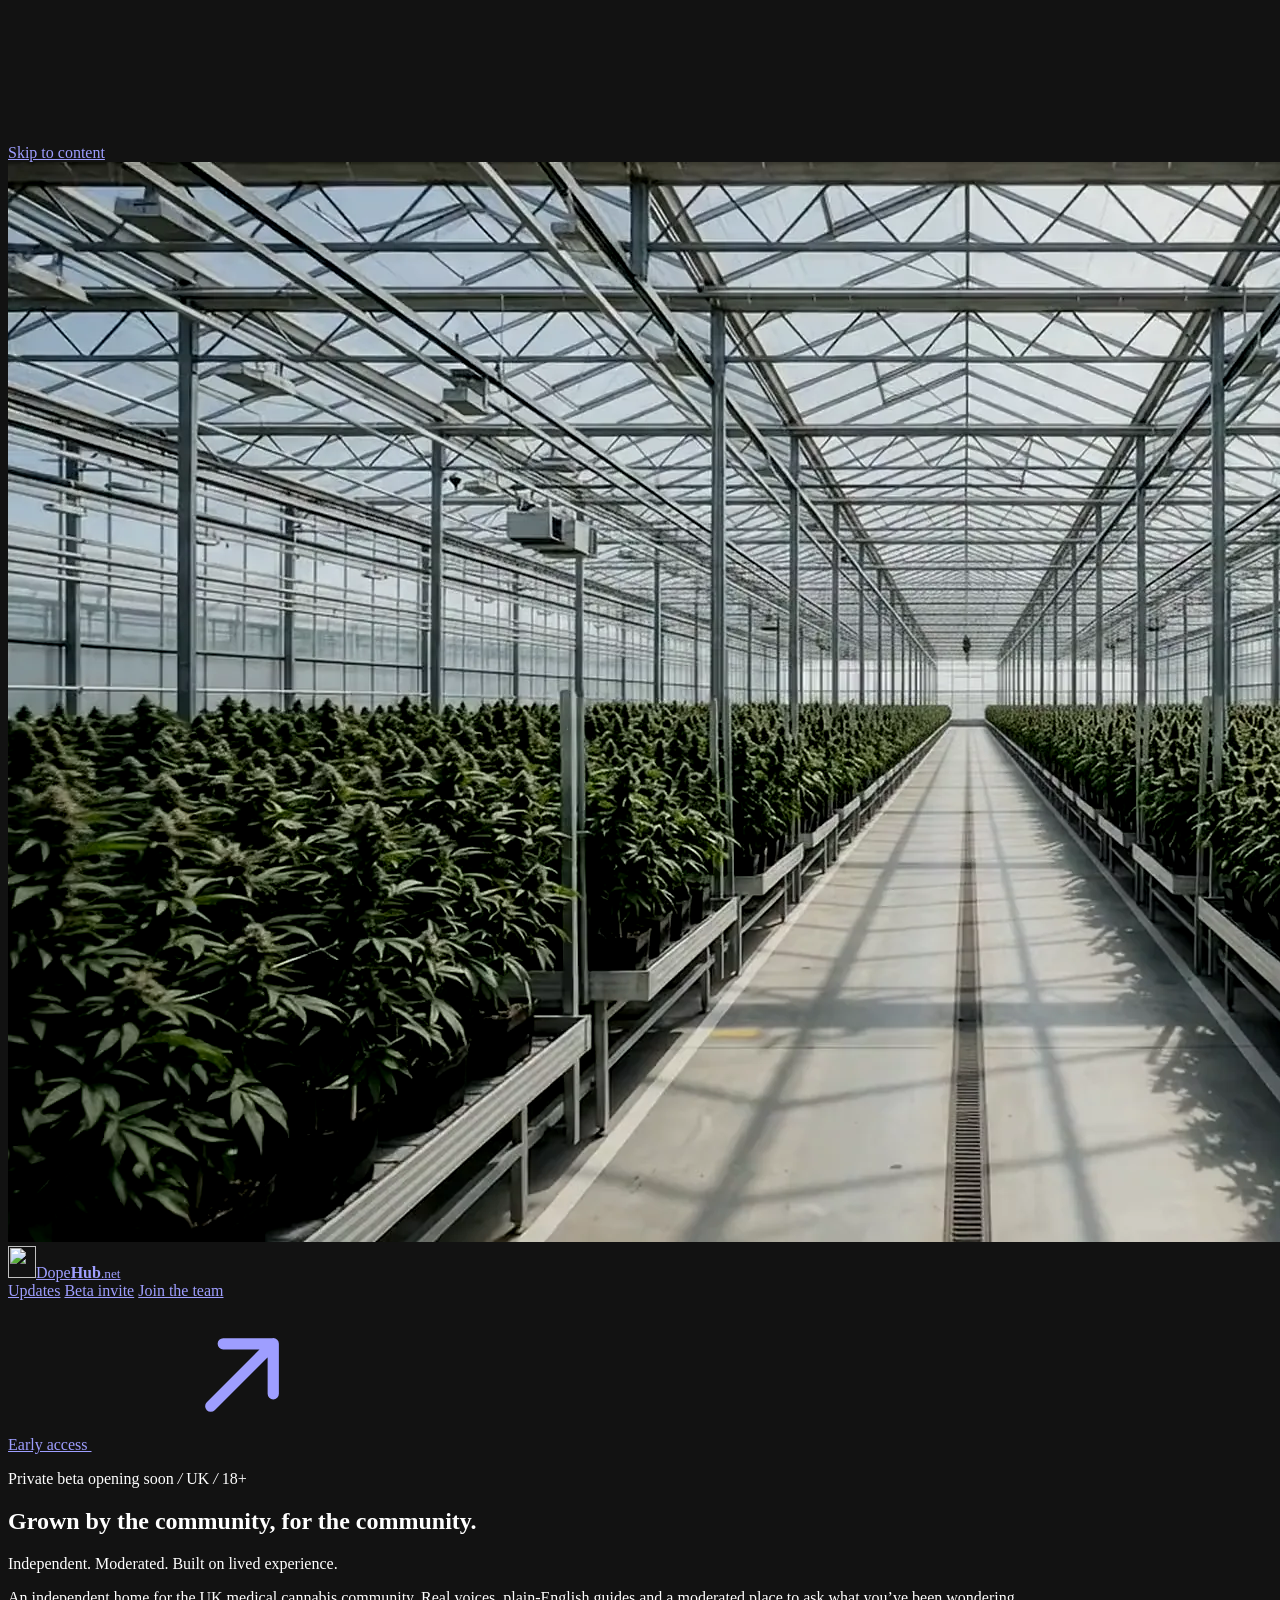
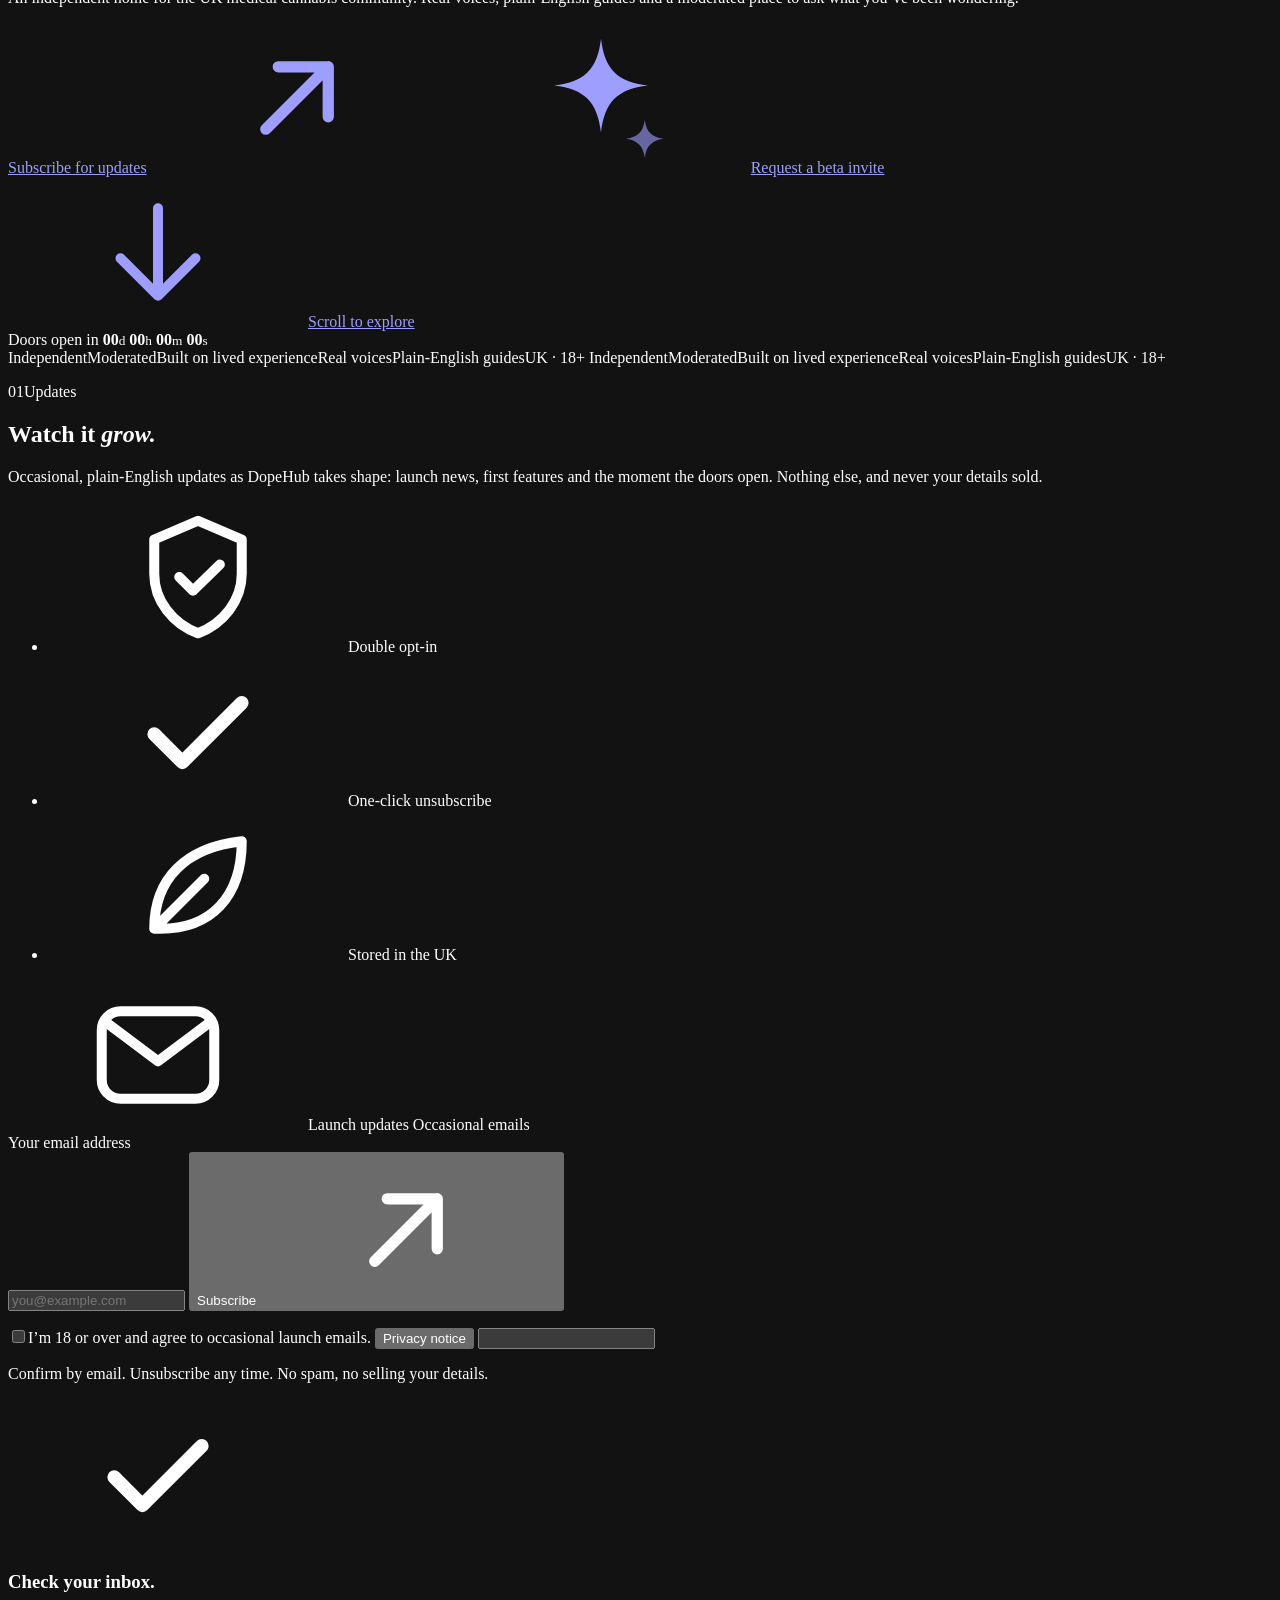
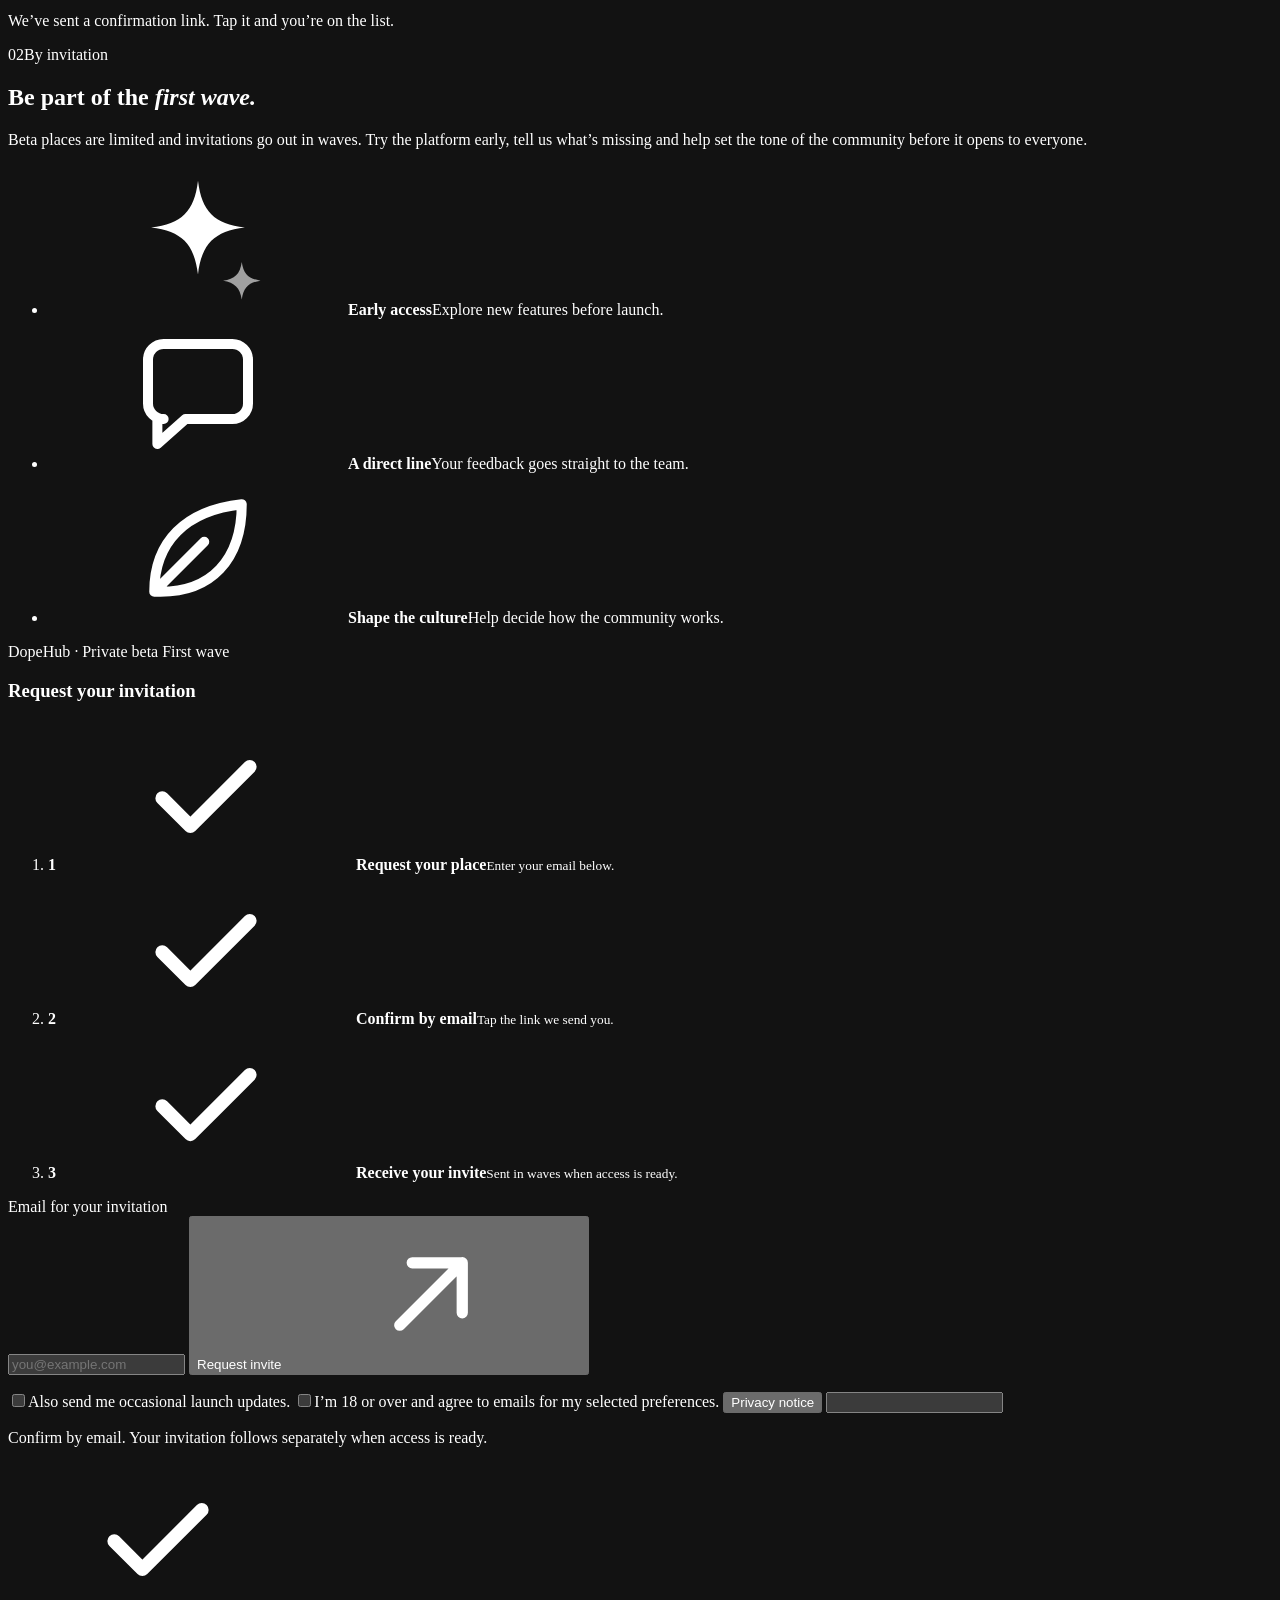
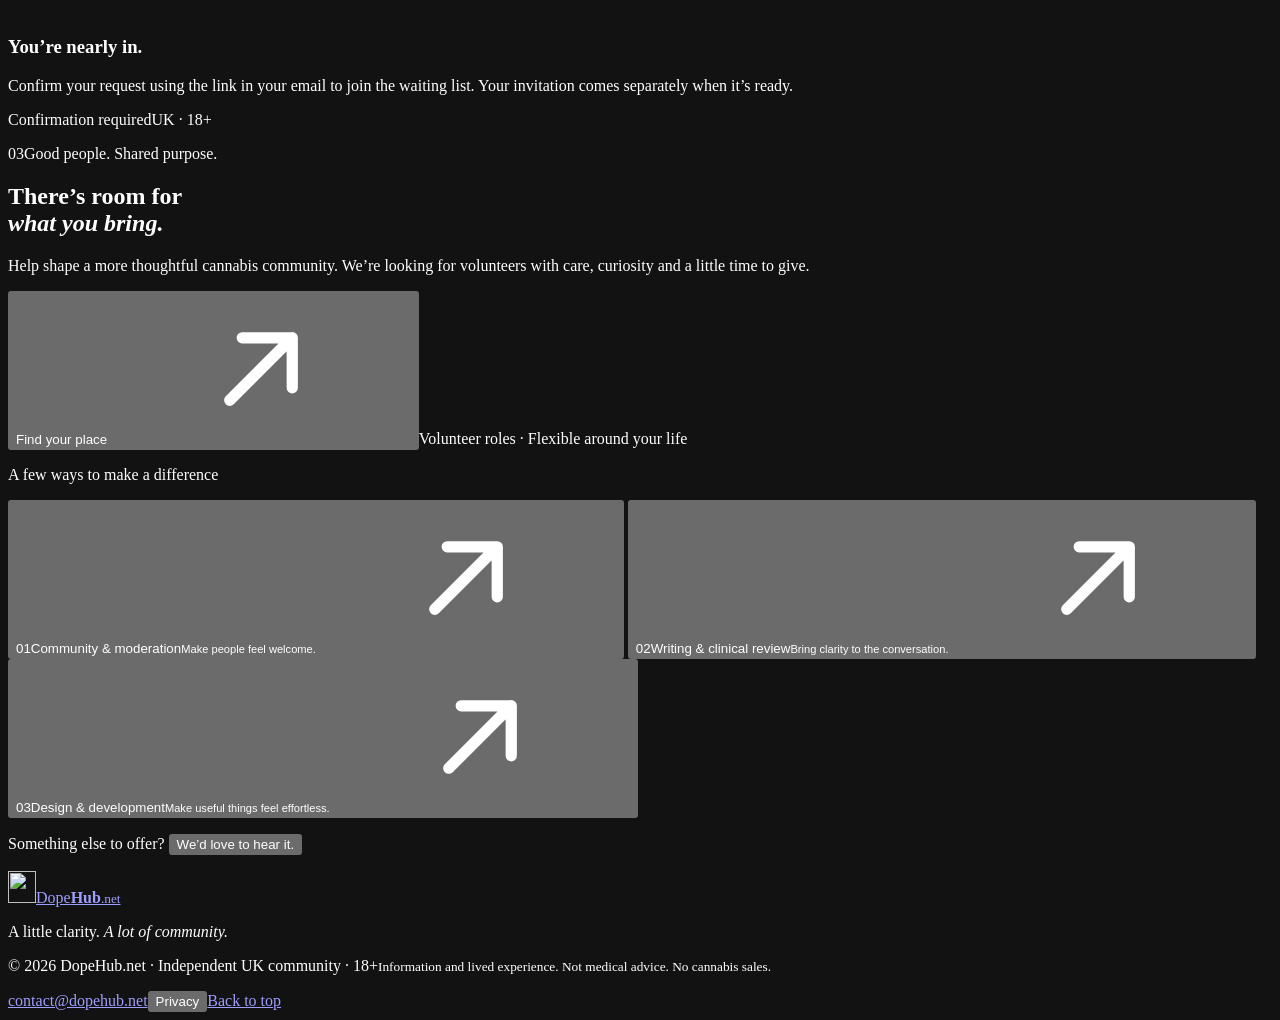
==== commit 6f23d113: "Rebuild the page around the greenhouse loop with premium glass sections - Hero: full-screen greenhou" ====
--- a/site/index.html
+++ b/site/index.html
@@ -3,194 +3,233 @@
 <head>
 <meta charset="utf-8">
 <meta name="viewport" content="width=device-width, initial-scale=1, viewport-fit=cover">
-<title>DopeHub.net — Grown by the community, for the community</title>
-<meta name="description" content="DopeHub.net is an independent, moderated UK community built on lived experience of prescribed medical cannabis. Subscribe for early access, request a beta invite or join the team.">
+<title>DopeHub.net — Grown by the community, for the community.</title>
+<meta name="description" content="DopeHub.net is an independent UK community for people using or considering prescribed medical cannabis. Independent. Moderated. Built on lived experience. Subscribe for updates, request a beta invite or join the team.">
 <link rel="canonical" href="https://dopehub.net/">
-<meta name="theme-color" content="#0b0805">
+<meta name="theme-color" content="#030705">
 <meta name="color-scheme" content="dark">
 <meta property="og:type" content="website">
 <meta property="og:site_name" content="DopeHub">
-<meta property="og:title" content="DopeHub.net — Grown by the community, for the community">
-<meta property="og:description" content="Independent. Moderated. Built on lived experience. Early access opens soon.">
+<meta property="og:title" content="DopeHub.net — Grown by the community, for the community.">
+<meta property="og:description" content="Independent. Moderated. Built on lived experience. An independent UK community for people using or considering prescribed medical cannabis.">
 <meta property="og:url" content="https://dopehub.net/">
 <meta property="og:image" content="https://dopehub.net/og.jpg">
 <meta name="twitter:card" content="summary_large_image">
 <link rel="icon" href="/favicon.svg" type="image/svg+xml">
 <link rel="icon" href="/favicon.png" sizes="32x32" type="image/png">
 <link rel="apple-touch-icon" href="/apple-touch-icon.png">
-<link rel="preload" href="/fonts/Fraunces-Variable.woff2" as="font" type="font/woff2" crossorigin>
-<link rel="preload" href="/fonts/Fraunces-Italic-Variable.woff2" as="font" type="font/woff2" crossorigin>
-<link rel="preload" href="/fonts/PlusJakartaSans-Variable.woff2" as="font" type="font/woff2" crossorigin>
-<link rel="preload" as="image" href="/media/loops/hero-sunset-poster.webp" fetchpriority="high">
+<link rel="preload" href="/fonts/ArchivoExpanded-Variable.woff2" as="font" type="font/woff2" crossorigin>
+<link rel="preload" href="/fonts/SpaceGrotesk-Variable.woff2" as="font" type="font/woff2" crossorigin>
+<link rel="preload" href="/fonts/InstrumentSerif-Italic.woff2" as="font" type="font/woff2" crossorigin>
+<link rel="preload" as="image" href="/media/loops/greenhouse-poster.webp" fetchpriority="high">
 <link rel="stylesheet" href="/site.css">
 <script src="/head.js"></script>
 </head>
 <body id="top">
 <a class="skip" href="#main">Skip to content</a>
 
-<svg width="0" height="0" class="sprite" aria-hidden="true" focusable="false">
-  <symbol id="i-sprout" viewBox="0 0 24 24"><path pathLength="1" d="M12 21.5c0-4 .3-8.2-.4-12.2" fill="none" stroke="currentColor" stroke-width="1.4" stroke-linecap="round"/><path pathLength="1" d="M11.8 14.2C10.6 11 7.6 9.6 4.4 10.2c.5 3.2 3.4 5.2 7.4 4z" fill="none" stroke="currentColor" stroke-width="1.4" stroke-linejoin="round"/><path pathLength="1" d="M11.7 10.2c.6-3.4 3.4-5.8 7.6-5.9-.1 3.9-3.2 6.3-7.6 5.9z" fill="none" stroke="currentColor" stroke-width="1.4" stroke-linejoin="round"/></symbol>
-  <symbol id="i-arrow" viewBox="0 0 24 24"><path d="M7 17 17 7M9 7h8v8" fill="none" stroke="currentColor" stroke-width="1.6" stroke-linecap="round" stroke-linejoin="round"/></symbol>
-  <symbol id="i-right" viewBox="0 0 24 24"><path d="M4.5 12h15M13.5 6l6 6-6 6" fill="none" stroke="currentColor" stroke-width="1.6" stroke-linecap="round" stroke-linejoin="round"/></symbol>
-  <symbol id="i-check" viewBox="0 0 24 24"><path d="m5 12.5 4.5 4.5L19 7.5" fill="none" stroke="currentColor" stroke-width="1.8" stroke-linecap="round" stroke-linejoin="round"/></symbol>
-  <symbol id="i-alert" viewBox="0 0 24 24"><circle cx="12" cy="12" r="9" fill="none" stroke="currentColor" stroke-width="1.5"/><path d="M12 7.5v5.5M12 16.2v.3" fill="none" stroke="currentColor" stroke-width="1.8" stroke-linecap="round"/></symbol>
-  <symbol id="i-close" viewBox="0 0 24 24"><path d="M6 6l12 12M18 6 6 18" fill="none" stroke="currentColor" stroke-width="1.6" stroke-linecap="round"/></symbol>
-  <symbol id="i-pause" viewBox="0 0 24 24"><path d="M9 6v12M15 6v12" fill="none" stroke="currentColor" stroke-width="2" stroke-linecap="round"/></symbol>
-  <symbol id="i-play" viewBox="0 0 24 24"><path d="M8 5.5v13l10.5-6.5z" fill="currentColor"/></symbol>
+<!-- Icon sprite (referenced with <use>; no inline styles so the CSP stays self-only) -->
+<svg class="sprite" aria-hidden="true" focusable="false">
+  <symbol id="i-arrow" viewBox="0 0 24 24"><path d="M7 17 17 7M9 7h8v8" fill="none" stroke="currentColor" stroke-width="1.8" stroke-linecap="round" stroke-linejoin="round"/></symbol>
+  <symbol id="i-down" viewBox="0 0 24 24"><path d="M12 5v14M6 13l6 6 6-6" fill="none" stroke="currentColor" stroke-width="1.6" stroke-linecap="round" stroke-linejoin="round"/></symbol>
+  <symbol id="i-mail" viewBox="0 0 24 24"><rect x="3" y="5" width="18" height="14" rx="3" fill="none" stroke="currentColor" stroke-width="1.6"/><path d="m4 7 8 6 8-6" fill="none" stroke="currentColor" stroke-width="1.6" stroke-linecap="round" stroke-linejoin="round"/></symbol>
+  <symbol id="i-check" viewBox="0 0 24 24"><path d="m5 12.5 4.5 4.5L19 7.5" fill="none" stroke="currentColor" stroke-width="2.2" stroke-linecap="round" stroke-linejoin="round"/></symbol>
+  <symbol id="i-spark" viewBox="0 0 24 24"><path d="M12 2.5c.6 4.9 2.6 6.9 7.5 7.5-4.9.6-6.9 2.6-7.5 7.5-.6-4.9-2.6-6.9-7.5-7.5 4.9-.6 6.9-2.6 7.5-7.5Z" fill="currentColor"/><path d="M19 15.5c.3 2 1.1 2.7 3 3-1.9.3-2.7 1.1-3 3-.3-1.9-1.1-2.7-3-3 1.9-.3 2.7-1 3-3Z" fill="currentColor" opacity=".6"/></symbol>
+  <symbol id="i-shield" viewBox="0 0 24 24"><path d="M12 3 5 6v5.5c0 4.3 3 8 7 9.5 4-1.5 7-5.2 7-9.5V6l-7-3Z" fill="none" stroke="currentColor" stroke-width="1.6" stroke-linejoin="round"/><path d="m9 12 2.2 2.2L15.5 10" fill="none" stroke="currentColor" stroke-width="1.6" stroke-linecap="round" stroke-linejoin="round"/></symbol>
+  <symbol id="i-leaf" viewBox="0 0 24 24"><path d="M5 19c0-8 5-13 14-14 0 9-5 14-13 14H5Zm0 0 8-8" fill="none" stroke="currentColor" stroke-width="1.6" stroke-linecap="round" stroke-linejoin="round"/></symbol>
+  <symbol id="i-chat" viewBox="0 0 24 24"><path d="M4 6.5A2.5 2.5 0 0 1 6.5 4h11A2.5 2.5 0 0 1 20 6.5v7a2.5 2.5 0 0 1-2.5 2.5H10l-4.5 4v-4H6.5A2.5 2.5 0 0 1 4 13.5v-7Z" fill="none" stroke="currentColor" stroke-width="1.6" stroke-linejoin="round"/></symbol>
+  <symbol id="i-pause" viewBox="0 0 24 24"><path d="M8.5 6v12M15.5 6v12" stroke="currentColor" stroke-width="2" stroke-linecap="round"/></symbol>
+  <symbol id="i-play" viewBox="0 0 24 24"><path d="M8 5.5v13l10-6.5-10-6.5Z" fill="currentColor"/></symbol>
 </svg>
 
-<!-- Layer 1: background loop (video2). Phones under 768px, reduced-motion and data-saver visitors see the poster only. -->
+<div class="film-grain" aria-hidden="true"></div>
+<div class="progress" aria-hidden="true"></div>
+
+<!-- Layer 1: the greenhouse loop (video5). Phones under 768px, reduced-motion and data-saver visitors see the poster only. -->
 <div class="bg" aria-hidden="true">
-  <video class="bg-video" muted loop playsinline preload="auto" tabindex="-1" disablepictureinpicture disableremoteplayback poster="/media/loops/hero-sunset-poster.webp" data-webm="/media/loops/hero-sunset.webm" data-mp4="/media/loops/hero-sunset.mp4"></video>
-  <!-- Layer 2: amber undertone, directional scrim, vignette, sun bloom -->
-  <div class="warmth"></div>
+  <video class="bg-video" muted loop playsinline autoplay preload="auto" tabindex="-1" disablepictureinpicture disableremoteplayback poster="/media/loops/greenhouse-poster.webp" data-webm="/media/loops/greenhouse.webm" data-mp4="/media/loops/greenhouse.mp4"></video>
+  <!-- Layer 2: directional scrim, centre pool of shade behind the headline, vignette, and a scroll-linked dim -->
   <div class="scrim"></div>
   <div class="vignette"></div>
-  <div class="bloom"></div>
+  <div class="bg-dim"></div>
 </div>
-<div class="film-grain" aria-hidden="true"></div>
 
 <header class="nav" id="nav">
-  <a class="wordmark" href="#top" aria-label="DopeHub.net, home"><img src="/media/logo-mark.png" width="26" height="30" alt=""><span>Dope<b>Hub</b><small>.net</small></span></a>
-  <nav class="nav-links" aria-label="Get involved">
-    <button type="button" class="nav-link" data-beta>Beta invite</button>
-    <button type="button" class="nav-link" data-contribute>Join the team</button>
-    <a class="nav-link nav-cta" href="#subscribe" data-focus-hero>Early access</a>
+  <a class="wordmark" href="#top" aria-label="DopeHub.net, home"><img src="/media/logo-mark.png" width="28" height="32" alt=""><span>Dope<b>Hub</b><small>.net</small></span></a>
+  <nav class="nav-links" aria-label="Main navigation">
+    <a class="nav-link" href="#subscribe">Updates</a>
+    <a class="nav-link" href="#beta">Beta invite</a>
+    <a class="nav-link" href="#team">Join the team</a>
   </nav>
+  <a class="btn btn-lime btn-sm" href="#subscribe" data-magnetic>Early access <svg class="i" aria-hidden="true"><use href="#i-arrow"/></svg></a>
 </header>
 
 <main id="main">
-  <section class="hero" aria-labelledby="headline">
-    <div class="hero-content" data-parallax>
-      <p class="hello"><svg class="hello-sprout" aria-hidden="true"><use href="#i-sprout"/></svg>Opening soon, and you’re invited.</p>
-
-      <h1 id="headline" class="headline" data-grow><span class="hl-line">Grown by the community,</span> <span class="hl-line hl-italic">for the community.</span></h1>
-      <p class="lede">Independent<i aria-hidden="true"></i>Moderated<i aria-hidden="true"></i>Built on lived experience</p>
-      <p class="sub">A considered home for people in the UK using or considering prescribed medical cannabis. Real members, plain-English guides, and a moderated place to ask what you’ve been wondering.</p>
-
-      <!-- Primary action: early-access subscription (newsletter) -->
-      <form id="subscribe" class="signup" novalidate aria-describedby="subscribe-note">
-        <div class="signup-form">
-          <label class="signup-label" for="hero-email">Subscribe for early access</label>
-          <div class="line" data-state="idle">
-            <input id="hero-email" name="email" type="email" inputmode="email" autocomplete="email" spellcheck="false" placeholder="your@email.com" maxlength="254" required aria-describedby="hero-validation">
-            <span class="line-state" aria-hidden="true"><svg class="ico ok"><use href="#i-check"/></svg><svg class="ico bad"><use href="#i-alert"/></svg></span>
-            <button class="btn primary" type="submit"><span>Subscribe</span><svg class="ico" aria-hidden="true"><use href="#i-right"/></svg></button>
+  <div class="stage">
+    <!-- ================= 1. Cinematic hero ================= -->
+    <section class="hero" aria-labelledby="headline">
+      <div class="hero-content">
+        <p class="status intro-item"><span class="dot" aria-hidden="true"></span>Private beta opening soon <i aria-hidden="true">/</i> UK <i aria-hidden="true">/</i> 18+</p>
+        <h1 class="headline" id="headline">
+          <span class="line l1"><span class="w"><span>Grown</span></span> <span class="w"><span>by</span></span> <span class="w"><span>the</span></span> <span class="w"><span>community,</span></span></span>
+          <span class="line l2"><span class="w"><span>for</span></span> <span class="w"><span>the</span></span> <span class="w"><span>community.</span></span></span>
+        </h1>
+        <p class="support intro-item">Independent. Moderated. Built on lived experience.</p>
+        <p class="lede intro-item">An independent home for the UK medical cannabis community. Real voices, plain-English guides and a moderated place to ask what you’ve been wondering.</p>
+        <div class="hero-actions intro-item">
+          <a class="btn btn-lime btn-lg" href="#subscribe" data-magnetic><span>Subscribe for updates</span><svg class="i" aria-hidden="true"><use href="#i-arrow"/></svg></a>
+          <a class="btn btn-glass btn-lg" href="#beta" data-magnetic><svg class="i spark" aria-hidden="true"><use href="#i-spark"/></svg><span>Request a beta invite</span></a>
+        </div>
+      </div>
+
+      <div class="hero-foot intro-item">
+        <a class="scroll-cue" href="#subscribe"><span class="orbit" aria-hidden="true"><svg class="i"><use href="#i-down"/></svg></span><span>Scroll to explore</span></a>
+        <!-- Live countdown. Change data-launch to the real launch moment (ISO 8601, UTC). -->
+        <div class="countdown" data-launch="2026-12-01T09:00:00Z" role="timer" aria-label="Time until launch">
+          <span class="cd-label">Doors open in</span>
+          <span class="cd-unit"><b data-days>00</b><small>d</small></span>
+          <span class="cd-unit"><b data-hours>00</b><small>h</small></span>
+          <span class="cd-unit"><b data-mins>00</b><small>m</small></span>
+          <span class="cd-unit"><b data-secs>00</b><small>s</small></span>
+        </div>
+        <button class="motion-toggle" type="button" aria-pressed="false" data-motion-toggle hidden><svg class="i" aria-hidden="true"><use href="#i-pause"/></svg><span data-label>Pause motion</span></button>
+      </div>
+    </section>
+
+    <div class="ticker" aria-hidden="true">
+      <div class="ticker-track">
+        <span>Independent</span><i></i><span>Moderated</span><i></i><span>Built on lived experience</span><i></i><span>Real voices</span><i></i><span>Plain-English guides</span><i></i><span>UK · 18+</span><i></i>
+        <span>Independent</span><i></i><span>Moderated</span><i></i><span>Built on lived experience</span><i></i><span>Real voices</span><i></i><span>Plain-English guides</span><i></i><span>UK · 18+</span><i></i>
+      </div>
+    </div>
+
+    <!-- ================= 2. Subscribe for updates ================= -->
+    <section class="subscribe" id="subscribe" aria-labelledby="subscribe-title">
+      <div class="subscribe-copy">
+        <p class="eyebrow reveal"><span class="num">01</span>Updates</p>
+        <h2 id="subscribe-title" class="display reveal" data-delay="1">Watch it <em>grow.</em></h2>
+        <p class="section-lede reveal" data-delay="2">Occasional, plain-English updates as DopeHub takes shape: launch news, first features and the moment the doors open. Nothing else, and never your details sold.</p>
+        <ul class="assurances reveal" data-delay="3">
+          <li><svg class="i" aria-hidden="true"><use href="#i-shield"/></svg>Double opt-in</li>
+          <li><svg class="i" aria-hidden="true"><use href="#i-check"/></svg>One-click unsubscribe</li>
+          <li><svg class="i" aria-hidden="true"><use href="#i-leaf"/></svg>Stored in the UK</li>
+        </ul>
+      </div>
+
+      <div class="lux capture-box reveal" data-delay="2" data-tilt="3" data-calm>
+        <div class="box-head">
+          <span class="box-title"><svg class="i" aria-hidden="true"><use href="#i-mail"/></svg>Launch updates</span>
+          <span class="box-tag">Occasional emails</span>
+        </div>
+        <form id="subscribe-form" class="capture" data-capture="newsletter" novalidate aria-describedby="subscribe-note">
+          <label class="field-label" for="subscribe-email">Your email address</label>
+          <div class="field-bar" data-state="idle">
+            <input id="subscribe-email" name="email" type="email" inputmode="email" autocomplete="email" spellcheck="false" placeholder="you@example.com" maxlength="254" required aria-describedby="subscribe-validation">
+            <button class="btn btn-lime" type="submit" data-magnetic><span class="btn-label">Subscribe</span><svg class="i" aria-hidden="true"><use href="#i-arrow"/></svg></button>
           </div>
-          <p class="validation" id="hero-validation" aria-live="polite"></p>
-          <label class="check">
-            <input type="checkbox" name="consent" value="1">
-            <span>I’m 18 or over and happy to get the occasional launch email. <button type="button" class="link" data-privacy>Privacy</button></span>
-          </label>
+          <p class="validation" id="subscribe-validation" aria-live="polite"></p>
+          <label class="check"><input type="checkbox" name="consent" value="1"><span>I’m 18 or over and agree to occasional launch emails. <button type="button" class="link" data-privacy>Privacy notice</button></span></label>
           <input class="hp" type="text" name="website" tabindex="-1" autocomplete="off" aria-hidden="true">
-          <p id="subscribe-note" class="note">We’ll send one email to confirm. Unsubscribe any time; we never sell your details.</p>
-        </div>
-        <div class="done" id="hero-done" tabindex="-1" role="status">
-          <svg class="done-sprout" aria-hidden="true"><use href="#i-sprout"/></svg>
-          <div><b>You’re on the list.</b><span>Check <strong data-hero-address>your inbox</strong> and tap the link to confirm.</span></div>
-        </div>
-      </form>
-
-      <div class="also" role="group" aria-label="More ways to get involved">
-        <button type="button" class="also-link" data-beta>
-          <span class="also-title">Request a beta invite<svg class="ico" aria-hidden="true"><use href="#i-arrow"/></svg></span>
-          <span class="also-sub">Try it first and tell us what works.</span>
-        </button>
-        <button type="button" class="also-link" data-contribute>
-          <span class="also-title">Join the team<svg class="ico" aria-hidden="true"><use href="#i-arrow"/></svg></span>
-          <span class="also-sub">Volunteer roles that fit around your life.</span>
-        </button>
-      </div>
-    </div>
-
-    <div class="hero-foot">
-      <a class="scroll-cue" href="#about"><i aria-hidden="true"></i><span>What’s growing</span></a>
-      <button class="motion-toggle" type="button" aria-pressed="false" data-motion-toggle hidden><svg class="ico i-pause" aria-hidden="true"><use href="#i-pause"/></svg><svg class="ico i-play" aria-hidden="true"><use href="#i-play"/></svg><span data-label>Pause motion</span></button>
+          <p id="subscribe-note" class="note">Confirm by email. Unsubscribe any time. No spam, no selling your details.</p>
+          <noscript><p class="note">Signing up needs JavaScript. You can also email <a href="mailto:contact@dopehub.net">contact@dopehub.net</a>.</p></noscript>
+        </form>
+        <div class="done" tabindex="-1" role="status">
+          <span class="success-mark" aria-hidden="true"><svg class="i"><use href="#i-check"/></svg></span>
+          <h3>Check your inbox.</h3>
+          <p>We’ve sent a confirmation link. Tap it and you’re on the list.</p>
+        </div>
+      </div>
+    </section>
+  </div>
+
+  <!-- ================= 3. Beta invitation ================= -->
+  <section class="beta" id="beta" aria-labelledby="beta-title">
+    <div class="beta-atmos" aria-hidden="true"><div class="roof"></div><div class="aura a1"></div><div class="aura a2"></div></div>
+    <div class="beta-inner">
+      <div class="beta-copy">
+        <p class="eyebrow metal-eyebrow reveal"><span class="num">02</span>By invitation</p>
+        <h2 id="beta-title" class="display reveal" data-delay="1"><span class="metal">Be part of the</span> <em>first wave.</em></h2>
+        <p class="section-lede reveal" data-delay="2">Beta places are limited and invitations go out in waves. Try the platform early, tell us what’s missing and help set the tone of the community before it opens to everyone.</p>
+        <ul class="perks">
+          <li class="reveal" data-delay="2"><span class="perk-icon" aria-hidden="true"><svg class="i"><use href="#i-spark"/></svg></span><span><b>Early access</b>Explore new features before launch.</span></li>
+          <li class="reveal" data-delay="3"><span class="perk-icon" aria-hidden="true"><svg class="i"><use href="#i-chat"/></svg></span><span><b>A direct line</b>Your feedback goes straight to the team.</span></li>
+          <li class="reveal" data-delay="4"><span class="perk-icon" aria-hidden="true"><svg class="i"><use href="#i-leaf"/></svg></span><span><b>Shape the culture</b>Help decide how the community works.</span></li>
+        </ul>
+      </div>
+
+      <div class="invite-float reveal" data-delay="2">
+        <article class="lux lux-neon invite" data-tilt="7" data-calm data-step="1" aria-labelledby="invite-title">
+          <span class="glare" aria-hidden="true"></span>
+          <header class="invite-head">
+            <span class="foil">DopeHub <i aria-hidden="true">·</i> Private beta</span>
+            <span class="wave"><span class="dot" aria-hidden="true"></span>First wave</span>
+          </header>
+          <h3 id="invite-title" class="invite-title">Request your invitation</h3>
+          <ol class="steps">
+            <li data-step="1"><span class="step-dot" aria-hidden="true"><b>1</b><svg class="i"><use href="#i-check"/></svg></span><span><b>Request your place</b><small>Enter your email below.</small></span></li>
+            <li data-step="2"><span class="step-dot" aria-hidden="true"><b>2</b><svg class="i"><use href="#i-check"/></svg></span><span><b>Confirm by email</b><small>Tap the link we send you.</small></span></li>
+            <li data-step="3"><span class="step-dot" aria-hidden="true"><b>3</b><svg class="i"><use href="#i-check"/></svg></span><span><b>Receive your invite</b><small>Sent in waves when access is ready.</small></span></li>
+          </ol>
+          <div class="perforation" aria-hidden="true"></div>
+          <form id="beta-form" class="capture" data-capture="beta" novalidate aria-describedby="beta-note">
+            <label class="field-label" for="beta-email">Email for your invitation</label>
+            <div class="field-bar" data-state="idle">
+              <input id="beta-email" name="email" type="email" inputmode="email" autocomplete="email" spellcheck="false" placeholder="you@example.com" maxlength="254" required aria-describedby="beta-validation">
+              <button class="btn btn-neon" type="submit" data-magnetic><span class="btn-label">Request invite</span><svg class="i" aria-hidden="true"><use href="#i-arrow"/></svg></button>
+            </div>
+            <p class="validation" id="beta-validation" aria-live="polite"></p>
+            <label class="check"><input type="checkbox" name="newsletter" value="1"><span>Also send me occasional launch updates.</span></label>
+            <label class="check"><input type="checkbox" name="consent" value="1"><span>I’m 18 or over and agree to emails for my selected preferences. <button type="button" class="link" data-privacy>Privacy notice</button></span></label>
+            <input class="hp" type="text" name="website" tabindex="-1" autocomplete="off" aria-hidden="true">
+            <p id="beta-note" class="note">Confirm by email. Your invitation follows separately when access is ready.</p>
+            <noscript><p class="note">Requesting an invite needs JavaScript. You can also email <a href="mailto:contact@dopehub.net">contact@dopehub.net</a>.</p></noscript>
+          </form>
+          <div class="done" tabindex="-1" role="status">
+            <span class="success-mark" aria-hidden="true"><svg class="i"><use href="#i-check"/></svg></span>
+            <h3>You’re nearly in.</h3>
+            <p data-beta-detail>Confirm your request using the link in your email to join the waiting list. Your invitation comes separately when it’s ready.</p>
+          </div>
+          <footer class="invite-foot"><span>Confirmation required</span><span>UK · 18+</span></footer>
+        </article>
+      </div>
     </div>
   </section>
 
-  <section class="about" id="about" aria-labelledby="about-title">
-    <div class="about-head reveal">
-      <h2 id="about-title">Less noise.<br><em>More understanding.</em></h2>
-      <p class="about-sub">DopeHub is being shaped with its members from day one: a calm, well-moderated space where lived experience is valued and nobody is selling anything.</p>
-    </div>
-    <ul class="values">
-      <li class="value reveal"><h3>Real members, <em>real experience</em></h3><p>Honest conversations with people who understand the questions, the uncertainty and the everyday realities.</p></li>
-      <li class="value reveal"><h3>A clearer <em>way forward</em></h3><p>Plain-English guides and carefully considered information. A place to start, and a place to keep learning.</p></li>
-      <li class="value reveal"><h3>Moderated <em>with care</em></h3><p>Clear community guidelines and real moderators, so the space stays kind, safe and on topic.</p></li>
-    </ul>
-
-    <div class="closing reveal">
-      <h2 class="closing-title">The first members shape <em>what it becomes.</em></h2>
-      <div class="closing-actions">
-        <button type="button" class="btn primary" data-beta><span>Request a beta invite</span><svg class="ico" aria-hidden="true"><use href="#i-right"/></svg></button>
-        <button type="button" class="text-link" data-contribute>or join the team<svg class="ico" aria-hidden="true"><use href="#i-arrow"/></svg></button>
+  <!-- ================= 4. Join the team (same join-section structure as the previous site) ================= -->
+  <section class="team" id="team" aria-labelledby="contribute-title">
+    <div class="join-section lux reveal" data-tilt="1.5">
+      <div class="join-heading"><p class="eyebrow"><span class="num">03</span>Good people. Shared purpose.</p><h2 id="contribute-title">There’s room for<br><em>what you bring.</em></h2><p>Help shape a more thoughtful cannabis community. We’re looking for volunteers with care, curiosity and a little time to give.</p><button class="btn btn-lime" type="button" data-role="" data-magnetic>Find your place <svg class="i" aria-hidden="true"><use href="#i-arrow"/></svg></button><span class="volunteer-note">Volunteer roles · Flexible around your life</span></div>
+      <div class="contributions" aria-label="Ways to contribute">
+        <p class="contributions-label">A few ways to make a difference</p>
+        <button type="button" data-role="moderator"><span class="role-index">01</span><span>Community &amp; moderation<small>Make people feel welcome.</small></span><svg class="i" aria-hidden="true"><use href="#i-arrow"/></svg></button>
+        <button type="button" data-role="" data-area="Writing &amp; clinical review"><span class="role-index">02</span><span>Writing &amp; clinical review<small>Bring clarity to the conversation.</small></span><svg class="i" aria-hidden="true"><use href="#i-arrow"/></svg></button>
+        <button type="button" data-role="" data-area="Design &amp; development"><span class="role-index">03</span><span>Design &amp; development<small>Make useful things feel effortless.</small></span><svg class="i" aria-hidden="true"><use href="#i-arrow"/></svg></button>
+        <p class="contributions-note">Something else to offer? <button type="button" data-role="other">We’d love to hear it.</button></p>
       </div>
     </div>
   </section>
 </main>
 
 <footer class="footer">
-  <a class="wordmark" href="#top" aria-label="DopeHub.net, back to top"><span>Dope<b>Hub</b><small>.net</small></span></a>
-  <p class="footer-legal">© <span id="year">2026</span> DopeHub.net. An independent UK community for adults (18+). Information and lived experience, not medical advice. No cannabis sales.</p>
-  <div class="footer-links"><a href="mailto:contact@dopehub.net">contact@dopehub.net</a><button class="link" type="button" data-privacy>Privacy</button></div>
+  <div class="footer-main">
+    <a class="wordmark" href="#top" aria-label="DopeHub.net, back to top"><img src="/media/logo-mark.png" width="28" height="32" alt=""><span>Dope<b>Hub</b><small>.net</small></span></a>
+    <p class="footer-message">A little clarity. <em>A lot of community.</em></p>
+  </div>
+  <div class="footer-bottom">
+    <p>© <span id="year">2026</span> DopeHub.net · Independent UK community · 18+<small>Information and lived experience. Not medical advice. No cannabis sales.</small></p>
+    <div class="footer-links"><a href="mailto:contact@dopehub.net">contact@dopehub.net</a><button class="link" type="button" data-privacy>Privacy</button><a href="#top">Back to top</a></div>
+  </div>
 </footer>
 
-<!-- ============ DRAWER: Beta invite (newsletter and beta preferences; beta is switched on when opened from a beta button) ============ -->
-<dialog id="signup-dialog" class="dlg drawer" aria-labelledby="signup-title">
-  <div class="drawer-head">
-    <h2 id="signup-title">Request a <em>beta invite</em></h2>
-    <button class="dlg-close" type="button" aria-label="Close" data-close><svg class="ico" aria-hidden="true"><use href="#i-close"/></svg></button>
-  </div>
-  <div class="drawer-body" id="signup">
-    <form id="early-access" class="form" novalidate aria-describedby="signup-note">
-      <p class="intro">Beta places open in small waves. Members who join early help shape the guides, the tools and how the community is moderated.</p>
-      <fieldset class="switches"><legend class="sr-only">What would you like?</legend>
-        <label class="switch-row"><span><b>Beta invitation</b><small>Try new features first and tell us what works.</small></span><input class="switch" type="checkbox" role="switch" name="beta" value="1"></label>
-        <label class="switch-row"><span><b>Newsletter</b><small>Occasional updates and launch news.</small></span><input class="switch" type="checkbox" role="switch" name="newsletter" value="1"></label>
-      </fieldset>
-      <div class="field" data-state="idle"><label for="sub-email">Your email address</label><input id="sub-email" name="email" type="email" inputmode="email" autocomplete="email" spellcheck="false" required placeholder="your@email.com" maxlength="254" data-live></div>
-      <label class="check"><input type="checkbox" name="consent" value="1"><span>I’m 18 or over and agree to emails for what I’ve switched on. <button type="button" class="link" data-privacy>Privacy</button></span></label>
-      <input class="hp" type="text" name="website" tabindex="-1" autocomplete="off" aria-hidden="true">
-      <p class="msg" role="alert"></p>
-      <button class="btn primary wide" type="submit"><span>Send request</span><svg class="ico" aria-hidden="true"><use href="#i-right"/></svg></button>
-      <p id="signup-note" class="note">You’ll get one email to confirm. Beta invitations follow separately when access is ready.</p>
-    </form>
-    <div class="done" id="sub-done" tabindex="-1" role="status"><svg class="done-sprout" aria-hidden="true"><use href="#i-sprout"/></svg><h3 class="done-title">Check your inbox.</h3><p>We’ll email a confirmation link for new or changed preferences. If you’ve already confirmed these choices, you’re all set.</p><p id="signup-confirm-detail">Confirm your selected preferences using the link in your email.</p><button class="text-link" type="button" data-close>Back to the page</button></div>
-  </div>
-</dialog>
-
-<!-- ============ DRAWER: Join the team (ways to contribute) ============ -->
-<dialog id="contribute" class="dlg drawer" aria-labelledby="contribute-title">
-  <div class="drawer-head">
-    <h2 id="contribute-title">There’s room for <em>what you bring</em></h2>
-    <button class="dlg-close" type="button" aria-label="Close" data-close><svg class="ico" aria-hidden="true"><use href="#i-close"/></svg></button>
-  </div>
-  <div class="drawer-body">
-    <p class="intro">Help build a calmer, better-informed community. We’re looking for volunteers with care, curiosity and a little time to give. No CV needed.</p>
-    <div class="roles" aria-label="Ways to contribute">
-      <button type="button" data-role="moderator"><span>Community &amp; moderation<small>Make people feel welcome.</small></span><svg class="ico" aria-hidden="true"><use href="#i-arrow"/></svg></button>
-      <button type="button" data-role="writer"><span>Writing &amp; editorial<small>Bring clarity to the conversation.</small></span><svg class="ico" aria-hidden="true"><use href="#i-arrow"/></svg></button>
-      <button type="button" data-role="clinical"><span>Clinical review<small>Pharmacists, nurses, doctors, researchers.</small></span><svg class="ico" aria-hidden="true"><use href="#i-arrow"/></svg></button>
-      <button type="button" data-role="developer"><span>Design &amp; development<small>Make useful things feel effortless.</small></span><svg class="ico" aria-hidden="true"><use href="#i-arrow"/></svg></button>
-      <button type="button" data-role="other"><span>Something else<small>Tell us what you’re good at.</small></span><svg class="ico" aria-hidden="true"><use href="#i-arrow"/></svg></button>
-    </div>
-    <button class="btn primary wide" type="button" data-role=""><span>Apply to join</span><svg class="ico" aria-hidden="true"><use href="#i-right"/></svg></button>
-  </div>
-</dialog>
-
-<!-- ============ DRAWER: Application form ============ -->
-<dialog id="apply" class="dlg drawer" aria-labelledby="apply-title">
-  <div class="drawer-head">
-    <h2 id="apply-title">Apply to join</h2>
-    <button class="dlg-close" type="button" aria-label="Close" data-close><svg class="ico" aria-hidden="true"><use href="#i-close"/></svg></button>
-  </div>
-  <div class="drawer-body">
+<!-- ============ DIALOG: Application form ============ -->
+<dialog id="apply" class="dlg" aria-labelledby="apply-title">
+  <div class="dlg-head"><div><p class="eyebrow">Join the team</p><h2 id="apply-title">Apply to join</h2></div><button class="dlg-close" type="button" aria-label="Close" data-close>×</button></div>
+  <div class="dlg-body">
     <form id="apply-form" class="form" novalidate>
-      <p class="intro">Tell us what you’d like to help with and how much time you have. These are volunteer roles; someone from the team will reply by email.</p>
+      <p class="intro">No CV needed. Tell us what you'd like to help with and how much time you have. These are volunteer roles. A member of the team will reply by email about your application.</p>
       <div class="grid2">
         <div class="field"><label for="ap-name">Name</label><input id="ap-name" name="name" type="text" autocomplete="name" required></div>
-        <div class="field" data-state="idle"><label for="ap-email">Email</label><input id="ap-email" name="email" type="email" inputmode="email" autocomplete="email" required data-live></div>
+        <div class="field"><label for="ap-email">Email</label><input id="ap-email" name="email" type="email" inputmode="email" autocomplete="email" required></div>
         <div class="field">
           <label for="ap-role">Role</label>
           <select id="ap-role" name="role" required aria-describedby="role-hint">
@@ -219,32 +258,29 @@
       <div class="field"><label for="ap-link">Portfolio, GitHub or LinkedIn (optional)</label><input id="ap-link" name="link" type="url" inputmode="url" autocomplete="url" placeholder="https://"></div>
       <div class="field">
         <label for="ap-msg">Relevant experience and how you’d like to help</label>
-        <textarea id="ap-msg" name="message" rows="6" maxlength="1500" required></textarea>
+        <textarea id="ap-msg" name="message" rows="5" maxlength="1500" required></textarea>
         <p class="hint counter" data-count-for="ap-msg" aria-live="polite"></p>
       </div>
       <label class="check">
         <input type="checkbox" name="consent" value="1">
-        <span>I’m 18 or over and agree to DopeHub keeping these details to review my application. <button type="button" class="link" data-privacy>Privacy</button></span>
+        <span>I'm 18 or over and agree to DopeHub keeping these details to review my application. <button type="button" class="link" data-privacy>Privacy notice</button></span>
       </label>
       <input class="hp" type="text" name="website" tabindex="-1" autocomplete="off" aria-hidden="true">
       <p class="msg" role="alert" aria-live="assertive"></p>
-      <button class="btn primary wide" type="submit"><span>Send application</span><svg class="ico" aria-hidden="true"><use href="#i-right"/></svg></button>
+      <div class="actions"><button class="btn btn-lime" type="submit">Send application</button><button class="btn btn-glass" type="button" data-close>Cancel</button></div>
     </form>
     <div class="done" id="apply-done" tabindex="-1" role="status" aria-live="polite">
-      <svg class="done-sprout" aria-hidden="true"><use href="#i-sprout"/></svg>
-      <p class="done-title">Thanks, <span data-first-name>there</span>. We’ll be in touch by email.</p>
-      <button class="text-link" type="button" data-close>Back to the page</button>
+      <span class="success-mark" aria-hidden="true"><svg class="i"><use href="#i-check"/></svg></span>
+      <h3 class="done-title">Thanks, <span data-first-name>there</span>. We'll be in touch by email.</h3>
+      <div class="actions"><button class="btn btn-lime" type="button" data-close>Close</button></div>
     </div>
   </div>
 </dialog>
 
-<!-- ============ DRAWER: Privacy ============ -->
-<dialog id="privacy" class="dlg drawer" aria-labelledby="privacy-title">
-  <div class="drawer-head">
-    <h2 id="privacy-title">Privacy notice</h2>
-    <button class="dlg-close" type="button" aria-label="Close" data-close><svg class="ico" aria-hidden="true"><use href="#i-close"/></svg></button>
-  </div>
-  <div class="drawer-body prose">
+<!-- ============ DIALOG: Privacy ============ -->
+<dialog id="privacy" class="dlg" aria-labelledby="privacy-title">
+  <div class="dlg-head"><h2 id="privacy-title">Privacy notice</h2><button class="dlg-close" type="button" aria-label="Close" data-close>×</button></div>
+  <div class="dlg-body prose">
     <p>This notice covers sign-ups for updates and early access, and team applications, on this page. Last updated 1 October 2026.</p>
     <h3>Who we are</h3><p>DopeHub.net, based in the United Kingdom. Contact us at <a href="mailto:contact@dopehub.net">contact@dopehub.net</a>.</p>
     <h3>What we collect</h3>
@@ -258,21 +294,17 @@
   </div>
 </dialog>
 
-<!-- ============ DRAWER: Unsubscribe (from email links) ============ -->
-<dialog id="unsub" class="dlg drawer" aria-labelledby="unsub-title">
-  <div class="drawer-head">
-    <h2 id="unsub-title">Stop these emails?</h2>
-    <button class="dlg-close" type="button" aria-label="Close" data-close><svg class="ico" aria-hidden="true"><use href="#i-close"/></svg></button>
-  </div>
-  <div class="drawer-body">
-    <p class="intro">This link stops the messages it relates to. A newsletter unsubscribe keeps your beta request; a beta cancellation keeps your newsletter preference. Older combined-signup links remove both. You can also contact us to delete your details.</p>
+<!-- ============ DIALOG: Unsubscribe (from email links) ============ -->
+<dialog id="unsub" class="dlg" aria-labelledby="unsub-title">
+  <div class="dlg-head"><h2 id="unsub-title">Stop these emails?</h2><button class="dlg-close" type="button" aria-label="Close" data-close>×</button></div>
+  <div class="dlg-body">
+    <p>This link stops the messages it relates to. A newsletter unsubscribe keeps your beta request; a beta cancellation keeps your newsletter preference. Older combined-signup links remove both. You can also contact us to delete your details.</p>
     <p class="msg" role="status" aria-live="polite"></p>
-    <div class="actions"><button class="btn primary" type="button" data-unsub-yes><span>Unsubscribe</span></button><button class="text-link" type="button" data-close>Keep my preferences</button></div>
+    <div class="actions"><button class="btn btn-lime" type="button" data-unsub-yes>Unsubscribe</button><button class="btn btn-glass" type="button" data-close>Keep my preferences</button></div>
   </div>
 </dialog>
 
-<div class="banner" id="banner" role="status" aria-live="polite" hidden><span class="banner-mark" aria-hidden="true"><svg class="ico"><use href="#i-check"/></svg></span><div><b></b><span></span></div><button type="button" aria-label="Dismiss"><svg class="ico" aria-hidden="true"><use href="#i-close"/></svg></button></div>
-<div class="toast" id="toast" role="status" aria-live="polite"><svg class="toast-sprout" aria-hidden="true"><use href="#i-sprout"/></svg><span data-toast-text></span></div>
+<div class="banner" id="banner" role="status" aria-live="polite" hidden><b></b><span></span><button type="button" aria-label="Dismiss">×</button></div>
 
 <script src="/site.js" defer></script><script src="/app.js" defer></script>
 </body>
